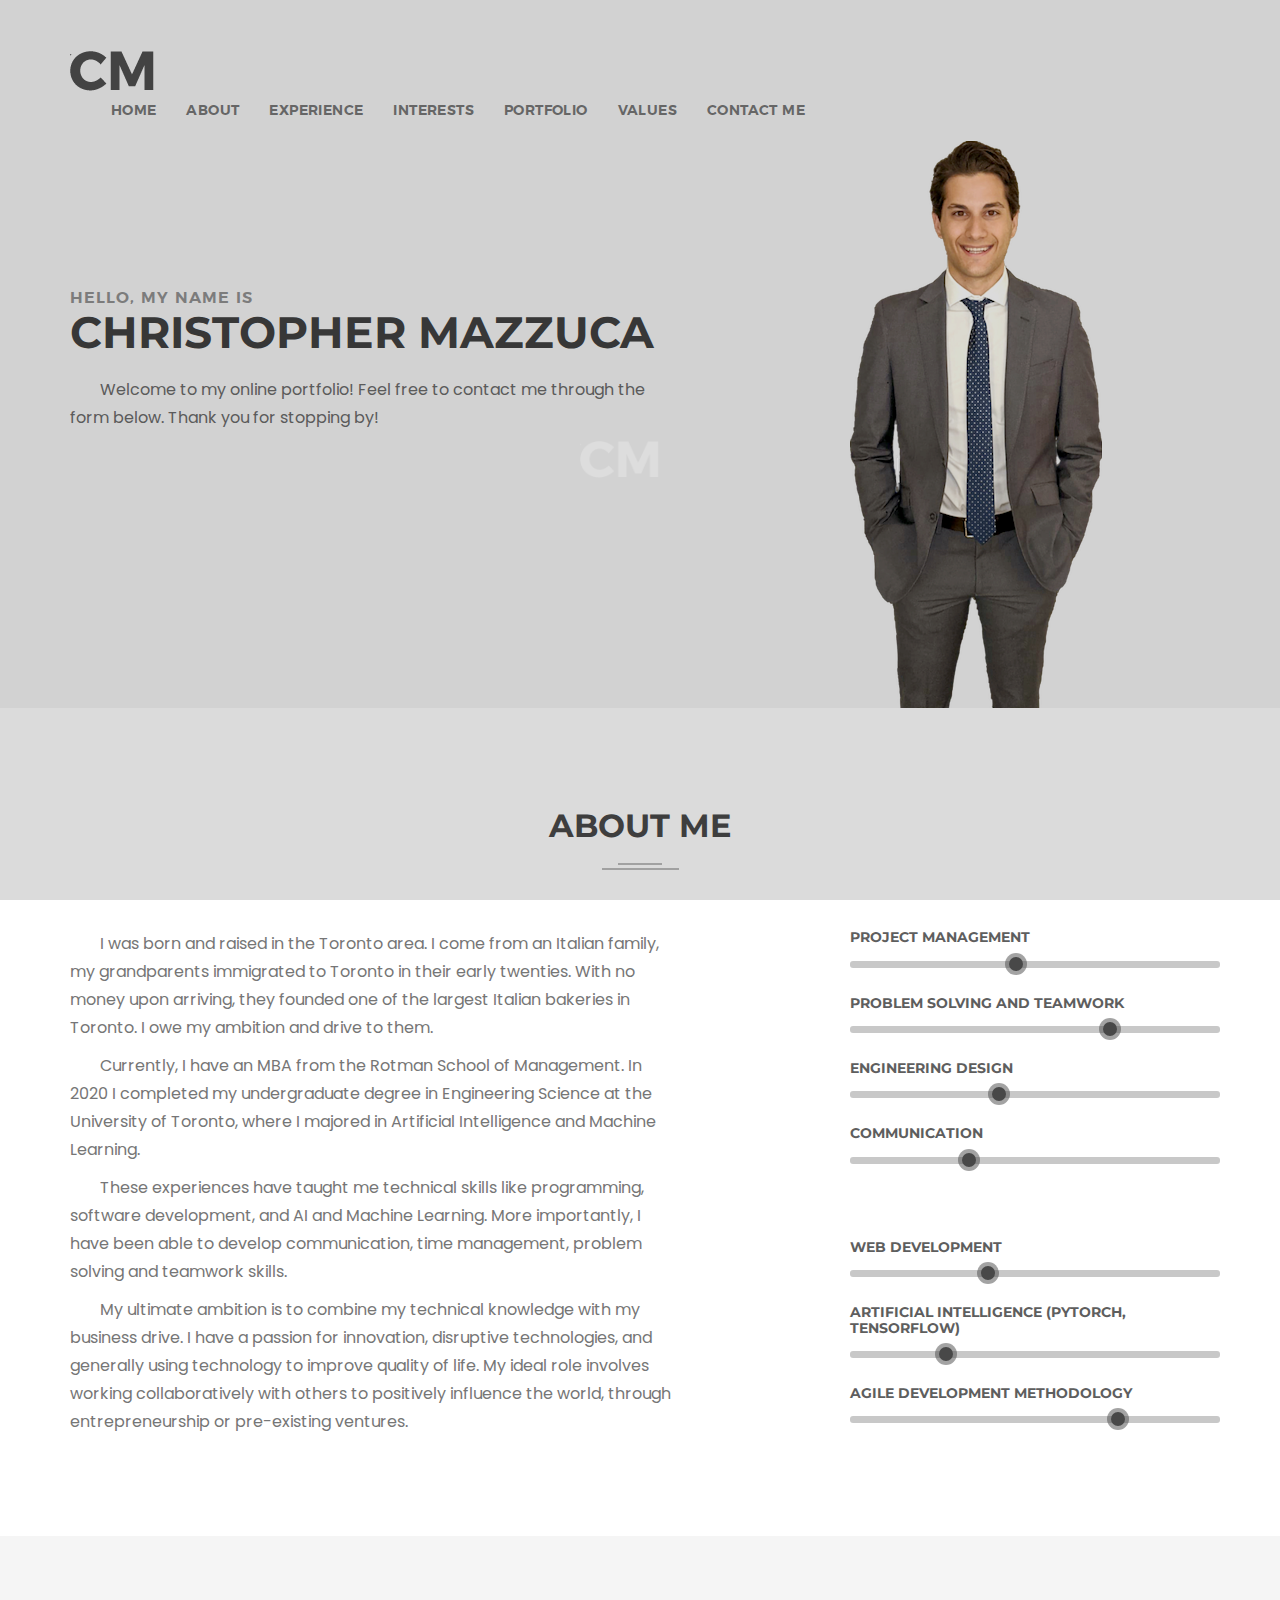
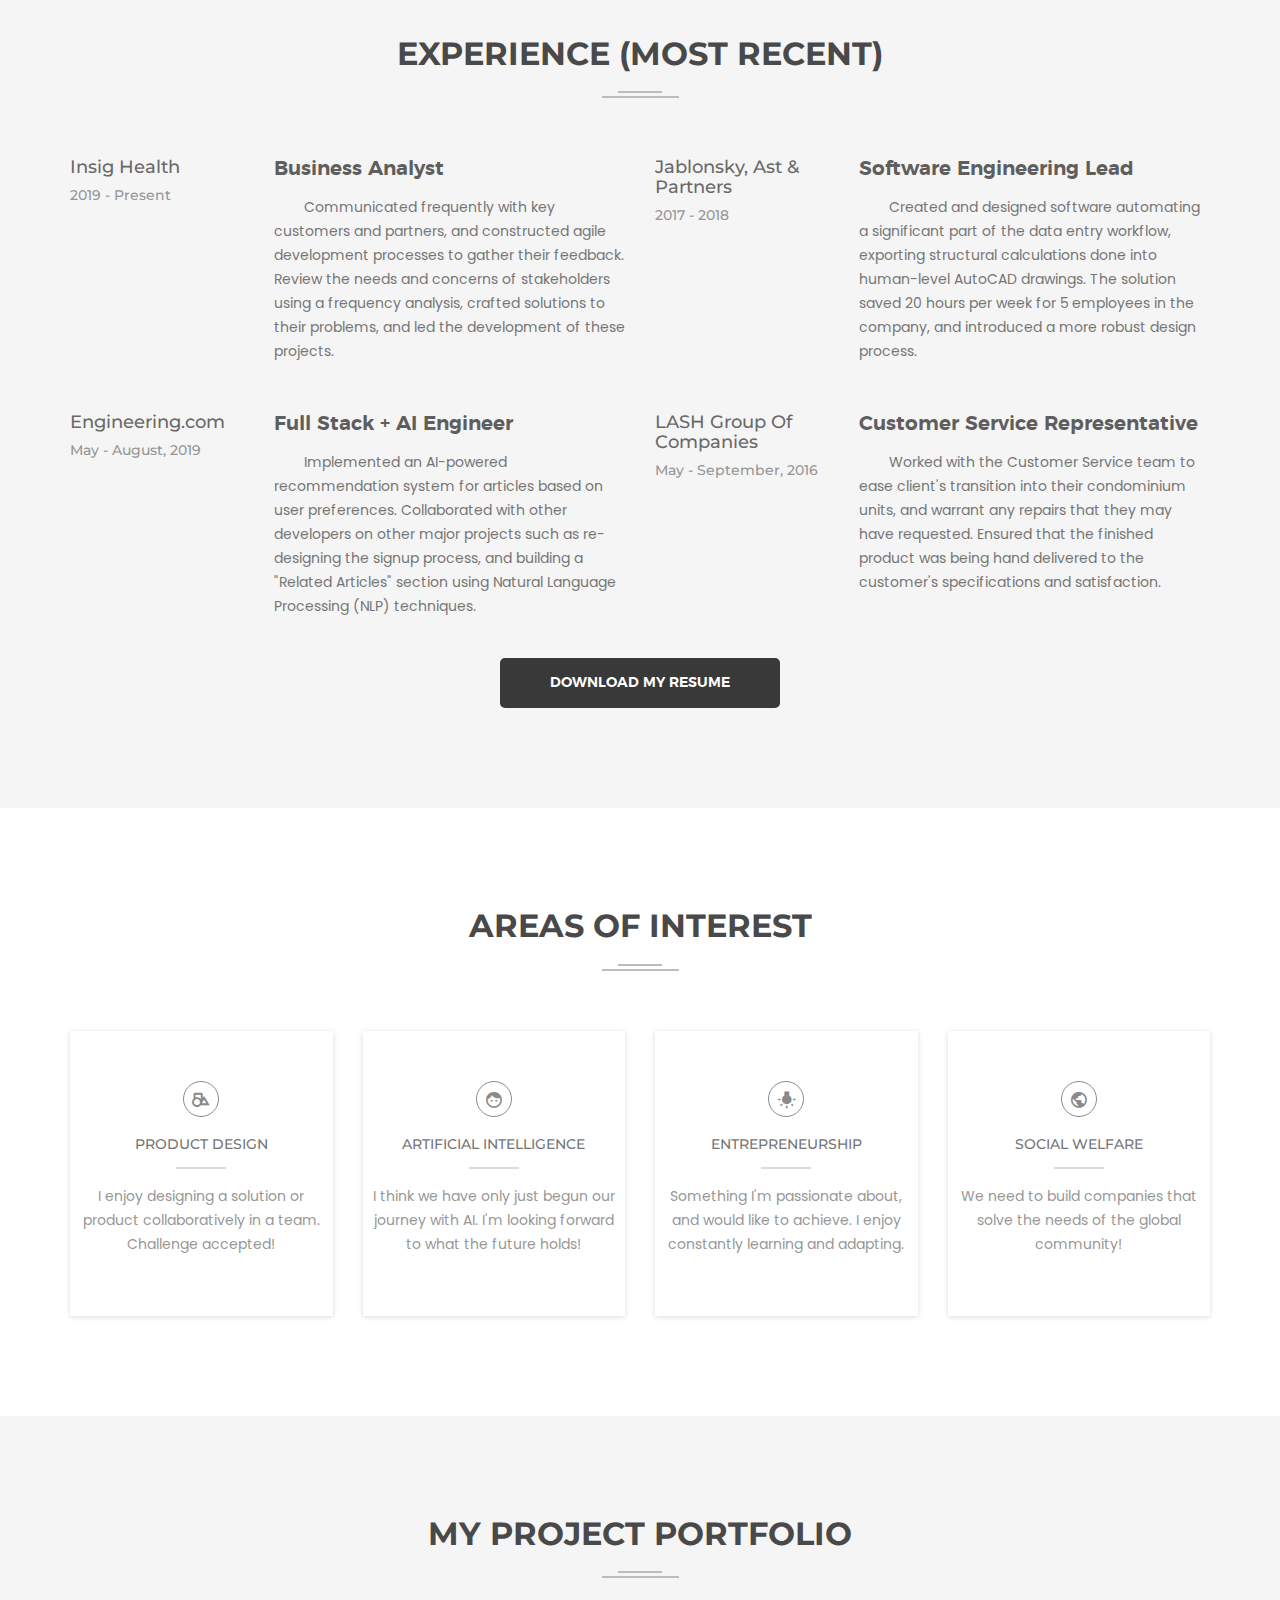
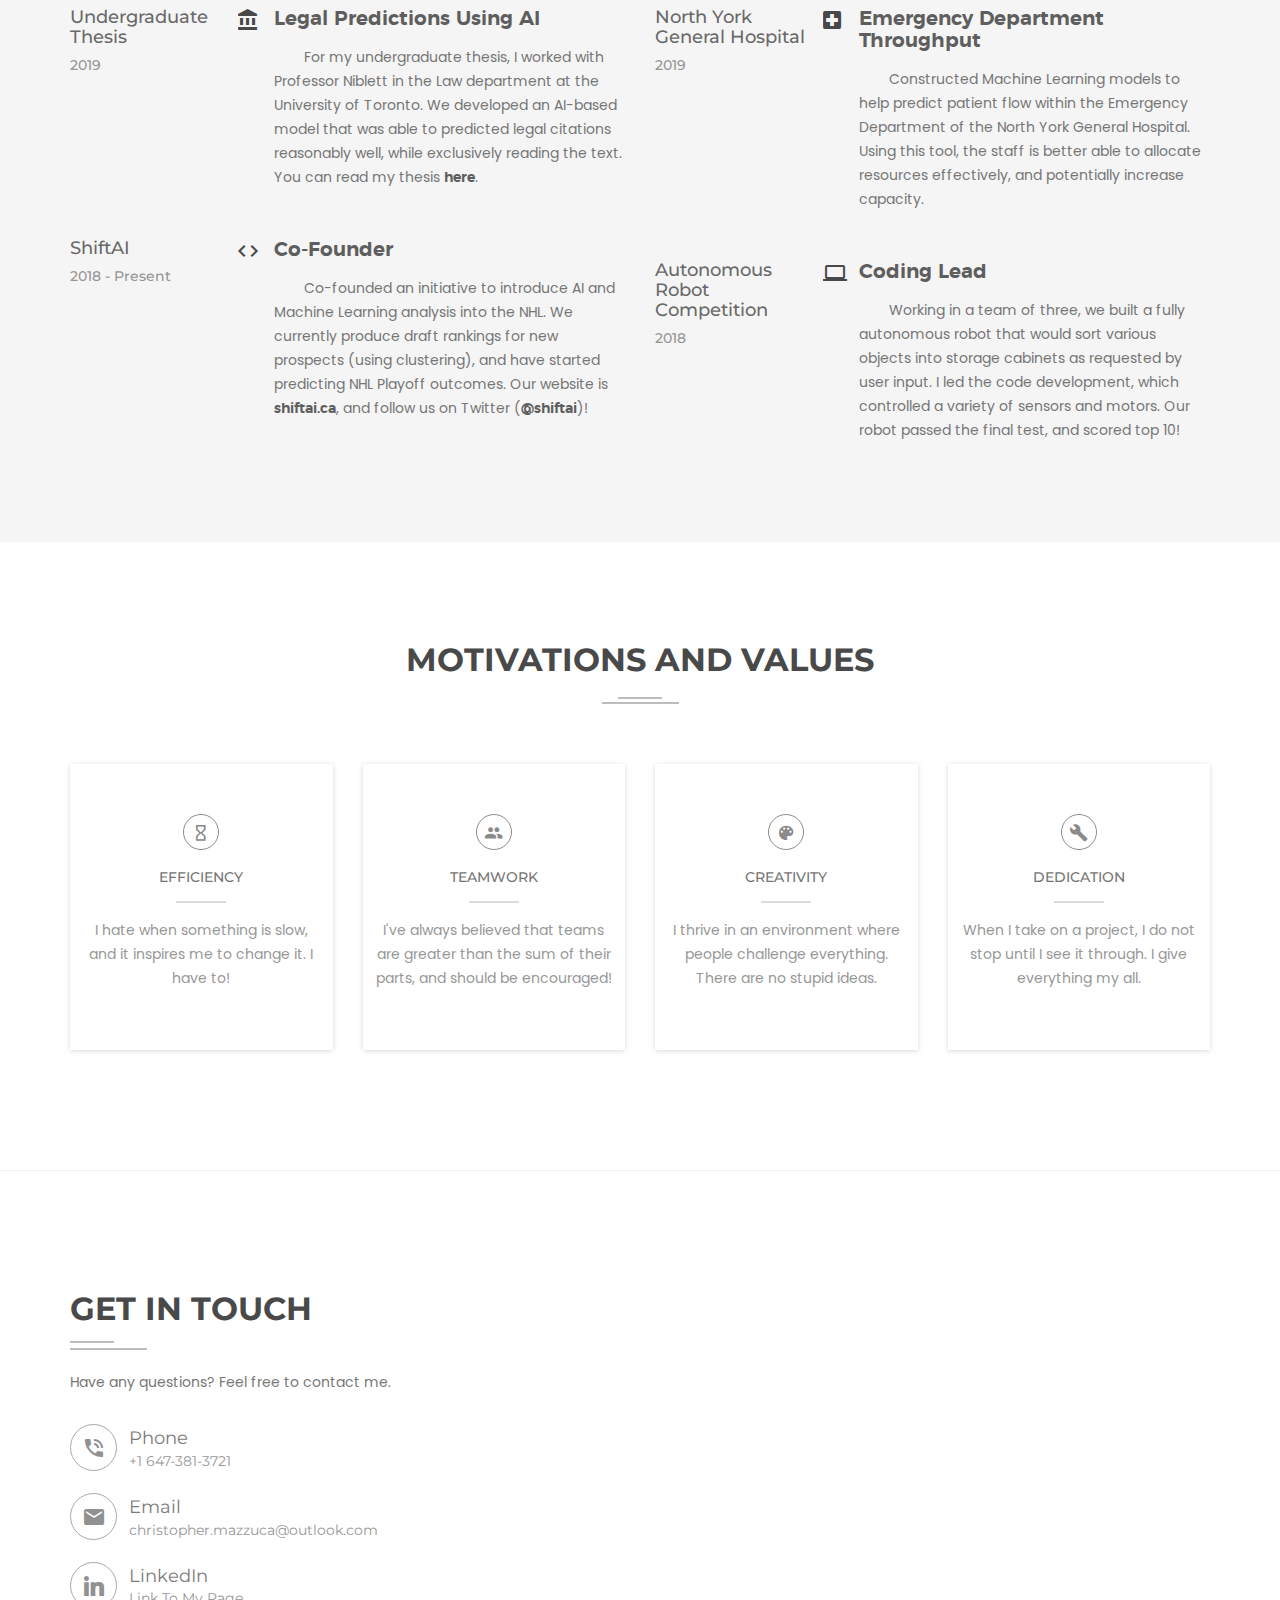
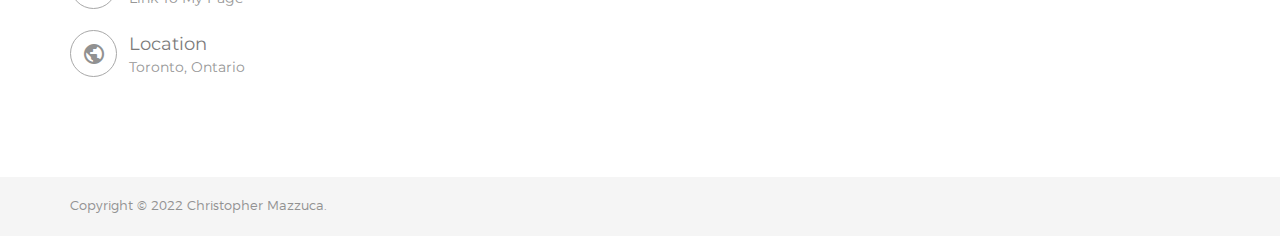
==== main/index.html @ ebeb7fd4 "Mobile styling" ====
<!doctype html>
<html class="no-js" lang="en">

<head>
    <meta charset="utf-8">
    <meta http-equiv="X-UA-Compatible" content="IE=edge">
    <meta name="viewport" content="width=device-width, initial-scale=1">
    <meta name="description" content="Portfolio Website of Christopher Mazzuca">
    <meta name="keywords"
        content="Chris Mazzuca, Christopher Mazzuca, Portfolio, Personal portfolio, portfolio, personal">
    <title>Christopher Mazzuca</title>

    <!-- favicon -->
    <link rel="shortcut icon" type="image/x-icon" href="assets/img/dark-logo-favicon.png">

    <!-- style css -->
    <link rel="stylesheet" href="style.css">
    <!-- modernizr js -->
    <script src="assets/js/vendor/modernizr-2.8.3.min.js"></script>

</head>

<body style="position: absolute;">

    <!-- Loading Bar Start -->
    <div id="loading">
        <div id="loading-center">
            <div id="loading-center-absolute">
                <img src="assets/img/dark-logo.png" alt="CM" />
            </div>
        </div>
    </div>
    <!-- Loading Bar End -->

    <div id="home"></div>

    <!-- Header Section Start -->
    <header class="header-style-1 bg-color-1" style="width: 100%">
        <div class="top clearfix">
            <div class="header-top active-sticky ptb-50">
                <div class="container ml-5">
                    <div class="row">
                        <div class="col-xs-6 col-sm-5">
                            <div class="left">
                                <div class="logo">
                                    <a href="index.html"><img src="assets/img/dark-logo.png" alt="CM" /></a>
                                </div>
                            </div>
                        </div>
                        <div class="col-sm-8">
                            <div class="right">
                                <nav class="mainmenu onepage-nev floatright">
                                    <ul class="clearfix">
                                        <li><a href="#home">Home</a></li>
                                        <li><a href="#about">About</a></li>
                                        <li><a href="#experience">Experience</a></li>
                                        <li><a href="#interests">Interests</a></li>
                                        <li><a href="#portfolio">Portfolio</a></li>
                                        <li><a href="#values">Values</a></li>
                                        <li><a href="#contact">Contact Me</a></li>
                                    </ul>
                                </nav>
                            </div>
                        </div>
                    </div>
                </div>
            </div>
        </div>
        <div class="bottom slider-area">
            <div class="container ml-5">
                <div class="row relative">
                    <div class="col-xs-12 col-sm-8 static">
                        <div class="slider-text percent-50">
                            <h5 class="mb-11">Hello, my name is</h5>
                            <h1 class="mb-30">Christopher Mazzuca</h1>
                            <p class="font-16 line-height-28" style="text-indent: 30px; padding-bottom: 1rem;">
                                Welcome to my online portfolio! Feel free to contact me through the form below. Thank you for stopping by!
                            </p>
                        </div>
                    </div>
                    <div class="col-xs-12 col-sm-4">
                        <div class="slider-img">
                            <img src="assets/img/slider/layer11.png" alt="Headshot" />
                        </div>
                    </div>
                </div>
            </div>
        </div>
    </header>
    <!-- Header Section End -->

    <!-- About Section Start -->
    <section class="about-area section-padding light-bg" id="about">
        <div class="container">
            <div class="row">
                <div class="col-xs-12">
                    <div class="section-title text-center mb-60">
                        <h2 class="mb-20">About Me</h2>
                        <div class="horizontal-line">
                            <div class="top"></div>
                            <div class="bottom"></div>
                        </div>
                    </div>
                </div>
            </div>
            <div class="row">
                <div class="col-xs-12 col-sm-7">
                    <div class="left mr-40 animate move-fadeInUp">
                        <p class="font-16 line-height-28" style="text-indent: 30px;">
                            I was born and raised in the Toronto area. I come from an Italian family, my grandparents
                            immigrated to Toronto in their early twenties. With no money upon arriving, they founded one
                            of the largest Italian bakeries in Toronto. I owe my ambition and drive to them.
                        </p>
                        <p class="font-16 line-height-28" style="text-indent: 30px; padding-top: 10px">
                            Currently, I have an MBA from the Rotman School of Management. In 2020 I completed my
                            undergraduate degree in Engineering Science at the University of Toronto, where I majored in
                            Artificial Intelligence and Machine Learning.
                        </p>
                        <p class="font-16 line-height-28" style="text-indent: 30px; padding-top: 10px">
                            These experiences have taught me technical skills like programming, software development,
                            and AI and Machine Learning. More importantly, I have been able to develop communication,
                            time management, problem solving and teamwork skills.
                        </p>
                        <p class="font-16 line-height-28" style="text-indent: 30px; padding-top: 10px">
                            My ultimate ambition is to combine my technical knowledge with my business drive. I have a
                            passion for innovation, disruptive technologies, and generally using technology to improve
                            quality of life. My ideal role involves working collaboratively with others to positively
                            influence the world, through entrepreneurship or pre-existing ventures.
                        </p>
                        <!-- <ul style="padding-left: 50px; padding-bottom: 10px">
                            <li class="special-ul">Specialized knowledge and application of <b>Artificial Intelligence</b>.</li>
                            <li class="special-ul">A thorough understanding of several programming languages and web frameworks.</li>
                            <li class="special-ul">Sound theoretical knowledge & practice in all Engineering disciplines.</li>
                            <li class="special-ul">Knowledge of machine-level operations.</li>
                        </ul> -->
                    </div>
                </div>
                <div class="col-xs-12 col-sm-5 col-md-push-1">
                    <div class="right skill-progress animate move-fadeInUp">
                        <div class="skill-bar" data-percentage="85%">
                            <h4 class="progress-title-holder">
                                <span class="progress-title">Project Management</span>
                                <span class="progress-wrapper">
                                    <span class="progress-mark">
                                        <span class="percent"></span>
                                    </span>
                                </span>
                            </h4>
                            <div class="progress-outter">
                                <div class="progress-content"></div>
                            </div>
                        </div>
                        <div class="skill-bar" data-percentage="95%">
                            <h4 class="progress-title-holder">
                                <span class="progress-title">Problem Solving and Teamwork</span>
                                <span class="progress-wrapper">
                                    <span class="progress-mark">
                                        <span class="percent"></span>
                                    </span>
                                </span>
                            </h4>
                            <div class="progress-outter">
                                <div class="progress-content"></div>
                            </div>
                        </div>
                        <div class="skill-bar" data-percentage="90%">
                            <h4 class="progress-title-holder">
                                <span class="progress-title">Engineering Design</span>
                                <span class="progress-wrapper">
                                    <span class="progress-mark">
                                        <span class="percent"></span>
                                    </span>
                                </span>
                            </h4>
                            <div class="progress-outter">
                                <div class="progress-content"></div>
                            </div>
                        </div>
                        <div class="skill-bar" data-percentage="90%">
                            <h4 class="progress-title-holder">
                                <span class="progress-title">Communication</span>
                                <span class="progress-wrapper">
                                    <span class="progress-mark">
                                        <span class="percent"></span>
                                    </span>
                                </span>
                            </h4>
                            <div class="progress-outter">
                                <div class="progress-content"></div>
                            </div>
                        </div>

                        <br><br>
                        <div class="skill-bar" data-percentage="85%">
                            <h4 class="progress-title-holder">
                                <span class="progress-title">Web development</span>
                                <span class="progress-wrapper">
                                    <span class="progress-mark">
                                        <span class="percent"></span>
                                    </span>
                                </span>
                            </h4>
                            <div class="progress-outter">
                                <div class="progress-content"></div>
                            </div>
                        </div>
                        <div class="skill-bar" data-percentage="90%">
                            <h4 class="progress-title-holder">
                                <span class="progress-title">Artificial Intelligence (PyTorch, TensorFlow)</span>
                                <span class="progress-wrapper">
                                    <span class="progress-mark">
                                        <span class="percent"></span>
                                    </span>
                                </span>
                            </h4>
                            <div class="progress-outter">
                                <div class="progress-content"></div>
                            </div>
                        </div>
                        <div class="skill-bar" data-percentage="85%">
                            <h4 class="progress-title-holder">
                                <span class="progress-title">Agile development methodology</span>
                                <span class="progress-wrapper">
                                    <span class="progress-mark">
                                        <span class="percent"></span>
                                    </span>
                                </span>
                            </h4>
                            <div class="progress-outter">
                                <div class="progress-content"></div>
                            </div>
                        </div>
                    </div>
                </div>
            </div>
        </div>
    </section>
    <!-- About Section End -->

    <!-- Experience Section Start -->
    <section class="experience-area section-padding bg-color-1" id="experience">
        <div class="container">
            <div class="row">
                <div class="col-xs-12">
                    <div class="section-title text-center mb-60">
                        <h2 class="mb-20">Experience (Most Recent)</h2>
                        <div class="horizontal-line">
                            <div class="top"></div>
                            <div class="bottom"></div>
                        </div>
                    </div>
                </div>
            </div>
            <div class="row">
                <div class="col-xs-12 col-sm-6 mobile-mb-30">
                    <div class="left animate move-fadeInLeft">
                        <div class="single-experi mb-50">
                            <div class="left-text floatleft relative">
                                <!-- <div class="dashed-line"></div> -->
                                <h4 class="montserrat weight-medium mb-5 capitalize">Insig Health</h4>
                                <p class="montserrat weight-medium">2019 - Present</p>
                            </div>
                            <div class="right-text">
                                <!-- <i class="zmdi zmdi-check-circle"></i> -->
                                <h3 class="capitalize font-20">Business Analyst</h3>
                                <p style="text-indent: 30px;">
                                    Communicated frequently with key customers and partners, and constructed agile
                                    development processes to gather their feedback.
                                    Review the needs and concerns of stakeholders using a frequency analysis, crafted
                                    solutions to their problems, and led the development of these projects.
                                </p>
                            </div>
                        </div>
                        <div class="single-experi">
                            <div class="left-text floatleft">
                                <!-- <div class="dashed-line"></div> -->
                                <h4 class="montserrat weight-medium mb-5" style="text-transform: none;">Engineering.com
                                </h4>
                                <p class="montserrat weight-medium">May - August, 2019</p>
                            </div>
                            <div class="right-text">
                                <!-- <i class="zmdi zmdi-check-circle"></i> -->
                                <h3 class="capitalize font-20">Full Stack + AI Engineer</h3>
                                <p style="text-indent: 30px;">
                                    Implemented an AI-powered recommendation system for articles based on user
                                    preferences.
                                    Collaborated with other developers on other major projects such as re-designing the
                                    signup process, and building a "Related Articles" section using Natural Language
                                    Processing (NLP) techniques.
                                </p>
                            </div>
                        </div>
                    </div>
                </div>
                <div class="col-xs-12 col-sm-6">
                    <div class="right animate move-fadeInRight">
                        <div class="single-experi mb-50">
                            <div class="left-text floatleft relative">
                                <h4 class="montserrat weight-medium mb-5 capitalize">Jablonsky, Ast & Partners</h4>
                                <p class="montserrat weight-medium">2017 - 2018</p>
                            </div>
                            <div class="right-text">
                                <!-- <i class="zmdi zmdi-check-circle"></i> -->
                                <h3 class="capitalize font-20">Software Engineering Lead</h3>
                                <p style="text-indent: 30px;">
                                    Created and designed software automating a significant part of the data entry
                                    workflow, exporting structural calculations done into human-level AutoCAD drawings.
                                    The solution saved 20 hours per week for 5 employees in the company, and introduced
                                    a more robust design process.
                                </p>
                            </div>
                        </div>
                        <div class="single-experi">
                            <div class="left-text floatleft">
                                <h4 class="montserrat weight-medium mb-5 capitalize">LASH Group of Companies</h4>
                                <p class="montserrat weight-medium">May - September, 2016</p>
                            </div>
                            <div class="right-text">
                                <!-- <i class="zmdi zmdi-check-circle"></i> -->
                                <h3 class="capitalize font-20">Customer Service Representative</h3>
                                <p style="text-indent: 30px;">
                                    Worked with the Customer Service team to ease client's transition into their
                                    condominium units, and warrant any repairs that they may have requested.
                                    Ensured that the finished product was being hand delivered to the customer's
                                    specifications and satisfaction.
                                </p>
                            </div>
                        </div>
                    </div>
                </div>
            </div>
            <div class="slider-button onepage-nev mt-40" style="text-align: center">
                <a class="btn lg-btn" href="./assets/Resume.pdf" style="height: 50px" target="_blank">Download My
                    Resume</a>
            </div>
        </div>
    </section>
    <!-- Experience Section End -->

    <!-- Interests Section Start -->
    <section class="service-area light-bg section-padding" id="interests">
        <div class="container">
            <div class="row">
                <div class="col-xs-12">
                    <div class="section-title text-center mb-60">
                        <h2 class="mb-20">Areas of Interest</h2>
                        <div class="horizontal-line">
                            <div class="top"></div>
                            <div class="bottom"></div>
                        </div>
                    </div>
                </div>
            </div>
            <div class="row text-center">
                <div class="mobile-mb-30 col-xs-12 col-sm-6 col-md-3 animate move-fadeInUp">
                    <div class="single-service pt-50 pb-60 plr-20">
                        <i class="zmdi zmdi-shape"></i>
                        <h5 class="montserrat weight-medium no-margin">Product Design</h5>
                        <hr class="mtb-15" />
                        <p>I enjoy designing a solution or product collaboratively in a team. Challenge accepted!</p>
                    </div>
                </div>
                <div class="mobile-mb-30 col-xs-12 col-sm-6 col-md-3 animate move-fadeInUp delay-a">
                    <div class="single-service pt-50 pb-60 plr-20">
                        <i class="zmdi zmdi-face"></i>
                        <h5 class="montserrat weight-medium no-margin">Artificial Intelligence</h5>
                        <hr class="mtb-15" />
                        <p>I think we have only just begun our journey with AI. I'm looking forward to what the future
                            holds!</p>
                    </div>
                </div>
                <div class="mobile-mb-30 col-xs-12 col-sm-6 col-md-3 animate move-fadeInUp delay-b">
                    <div class="single-service pt-50 pb-60 plr-20">
                        <i class="zmdi zmdi-lamp"></i>
                        <h5 class="montserrat weight-medium no-margin">Entrepreneurship</h5>
                        <hr class="mtb-15" />
                        <p>Something I'm passionate about, and would like to achieve. I enjoy constantly learning and
                            adapting.</p>
                    </div>
                </div>
                <div class="col-xs-12 col-sm-6 col-md-3 animate move-fadeInUp delay-c">
                    <div class="single-service pt-50 pb-60 plr-20">
                        <i class="zmdi zmdi-globe"></i>
                        <h5 class="montserrat weight-medium no-margin">Social welfare</h5>
                        <hr class="mtb-15" />
                        <p>We need to build companies that solve the needs of the global community!</p>
                    </div>
                </div>
            </div>
        </div>
    </section>
    <!-- Interests Section End -->

    <!-- Portfolio Section Start -->
    <section class="portfolio-area portfolio-one bg-color-1 section-padding clearfix" id="portfolio">
        <div class="container">
            <!-- <div class="row">
                <div class="col-xs-12">
                    <div class="all-portfolio">
                        <div class="portfolio-menu text-center">
                            <ul class="clearfix mb-50">
                            </ul>
                        </div>
                    </div>
                    <div class="portfolio-grid">
                        <div class="grid-item new gallery percent-33">
                            <div class="single-portfolio overlay text-center">
                                <img src="assets/img/portfolio/w6.jpg" alt="Mim" />
                                <div class="zoom-icon">
                                    <a href="assets/img/portfolio/w6.jpg" class="fancybox">
                                        <i class="zmdi zmdi-filter-center-focus"></i>
                                    </a>
                                </div>
                                <div class="project-title text-left">
                                    <h4 class="font-20 montserrat weight-regular capitalize no-margin">Sked</h4>
                                    <p class="montserratlight">I built a functioning website (a.k.a. Sked). It's currently not live, but I'd be happy to show and answer more questions about it.</p>
                                </div>
                            </div>
                        </div>
                        <div class="grid-item new work3d design gallery work3d percent-33">
                            <div class="single-portfolio overlay text-center">
                                <img src="assets/img/portfolio/h1.jpg" alt="Mim" />
                                <div class="title plr-40 text-center">
                                    <div class="zoom-icon">
                                        <a href="assets/img/portfolio/h1.jpg" class="fancybox">
                                            <i class="zmdi zmdi-filter-center-focus"></i>
                                        </a>
                                    </div>
                                </div>
                                <div class="project-title text-left">
                                    <h4 class="font-20 montserrat weight-regular capitalize no-margin">Bridge Construction Project (1)</h4>
                                    <p class="montserratlight">This is a picture of my team and Prof. Michael Collins for a project in CIV102. We won the competition, and our bridge held the most weight in the class.</p>
                                </div>
                            </div>
                        </div>
                        <div class="grid-item web design web gallery percent-33">
                            <div class="single-portfolio overlay text-center">
                                <img src="assets/img/portfolio/w1.jpg" alt="Mim" />
                                <div class="title plr-40 text-center">
                                    <div class="zoom-icon" style="cursor: pointer">
                                        <a href="assets/img/portfolio/w1.jpg" class="fancybox">
                                            <i class="zmdi zmdi-filter-center-focus"></i>
                                        </a>
                                    </div>
                                    <div class="project-title text-left">
                                        <h4 class="font-20 montserrat weight-regular capitalize no-margin">Praxis I (1)</h4>
                                        <p class="montserratlight">My team presented a solution to an identified problem on campus, to the class. I like this picture because it was creative!</p>
                                    </div>
                                </div>
                            </div>
                        </div>
                        <div class="grid-item new design web gallery work3d percent-33">
                            <div class="single-portfolio overlay text-center">
                                <img src="assets/img/portfolio/h2.jpg" alt="Mim" />
                                <div class="title plr-40 text-center">
                                    <div class="zoom-icon">
                                        <a href="assets/img/portfolio/h2.jpg" class="fancybox">
                                            <i class="zmdi zmdi-filter-center-focus"></i>
                                        </a>
                                    </div>
                                    <div class="project-title text-left">
                                        <h4 class="font-20 montserrat weight-regular capitalize no-margin">Praxis II</h4>
                                        <p class="montserratlight">Our team wrote a Request for Proposals (RFP) with help from SickKids Hospital, and prototyped an effective EEG headset for diagnosing epilepsy in youths.</p>
                                    </div>
                                </div>
                            </div>
                        </div>
                        <div class="grid-item new design web gallery work3d percent-33">
                            <div class="single-portfolio overlay text-center">
                                <img src="assets/img/portfolio/h3.jpg" alt="Mim" />
                                <div class="title plr-40 text-center">
                                    <div class="zoom-icon">
                                        <a href="assets/img/portfolio/h3.jpg" class="fancybox">
                                            <i class="zmdi zmdi-filter-center-focus"></i>
                                        </a>
                                    </div>
                                    <div class="project-title text-left">
                                        <h4 class="font-20 montserrat weight-regular capitalize no-margin">Praxis I (2)</h4>
                                        <p class="montserratlight">After identifying the problem and its intricacies, we wrote and specified a design solution after prototyping and testing.</p>
                                    </div>
                                </div>
                            </div>
                        </div>
                        <div class="grid-item new design web work3d percent-33">
                            <div class="single-portfolio overlay text-center">
                                <img src="assets/img/portfolio/w5.jpg" alt="Mim" />
                                <div class="title plr-40 text-center">
                                    <div class="zoom-icon">
                                        <a href="assets/img/portfolio/w5.jpg" class="fancybox">
                                            <i class="zmdi zmdi-filter-center-focus"></i>
                                        </a>
                                    </div>
                                    <div class="project-title text-left">
                                        <h4 class="font-20 montserrat weight-regular capitalize no-margin">Bridge Construction Project (2)</h4>
                                        <p class="montserratlight">A picture of the performance of our bridge; its maximum load was 1.27 kN. A really strong bridge, using only matboard.</p>
                                    </div>
                                </div>
                            </div>
                        </div>
                    </div>
                </div>
            </div> -->
            <div class="row">
                <div class="col-xs-12">
                    <div class="section-title text-center mb-30">
                        <h2 class="mb-20">My Project Portfolio</h2>
                        <div class="horizontal-line">
                            <div class="top"></div>
                            <div class="bottom"></div>
                        </div>
                    </div>
                </div>
            </div>
            <div class="row">
                <div class="col-xs-12 col-sm-6 mobile-mb-30">
                    <div class="left animate move-fadeInLeft">
                        <div class="single-experi mb-50">
                            <div class="left-text floatleft relative">
                                <!-- <div class="dashed-line"></div> -->
                                <h4 class="montserrat weight-medium mb-5 capitalize">Undergraduate thesis</h4>
                                <p class="montserrat weight-medium">2019</p>
                            </div>
                            <div class="right-text">
                                <i class="zmdi zmdi-balance"></i>
                                <h3 class="capitalize font-20">Legal predictions using AI</h3>
                                <p style="text-indent: 30px;">
                                    For my undergraduate thesis, I worked with Professor Niblett in the Law department
                                    at the University of Toronto.
                                    We developed an AI-based model that was able to predicted legal citations reasonably
                                    well, while exclusively reading the text.
                                    You can read my thesis <a
                                        style="font-weight: bold; text-transform: lowercase; color: #5e5e5e;"
                                        href="./assets/Thesis.pdf" target="_blank">here</a>.
                                </p>
                            </div>
                        </div>
                        <div class="single-experi">
                            <div class="left-text floatleft">
                                <h4 class="montserrat weight-medium mb-5 capitalize">ShiftAI</h4>
                                <p class="montserrat weight-medium">2018 - Present</p>
                            </div>
                            <div class="right-text">
                                <i class="zmdi zmdi-code"></i>
                                <h3 class="capitalize font-20">Co-founder</h3>
                                <p style="text-indent: 30px;">
                                    Co-founded an initiative to introduce AI and Machine Learning analysis into the NHL.
                                    We currently produce draft rankings for new prospects (using clustering), and have
                                    started predicting NHL Playoff outcomes.
                                    Our website is <a
                                        style="font-weight: bold; text-transform: lowercase; color: #5e5e5e;"
                                        href="https://shiftai.ca/" target="_blank">shiftai.ca</a>, and follow us on
                                    Twitter (<a style="font-weight: bold; text-transform: lowercase; color: #5e5e5e;"
                                        href="https://twitter.com/ShiftAI" target="_blank">@ShiftAI</a>)!
                                </p>
                            </div>
                        </div>
                    </div>
                </div>
                <div class="col-xs-12 col-sm-6">
                    <div class="right animate move-fadeInRight">
                        <div class="single-experi mb-50">
                            <div class="left-text floatleft relative">
                                <!-- <div class="dashed-line"></div> -->
                                <h4 class="montserrat weight-medium mb-5" style="text-transform: none;">North York
                                    General Hospital</h4>
                                <p class="montserrat weight-medium">2019</p>
                            </div>
                            <div class="right-text">
                                <i class="zmdi zmdi-hospital"></i>
                                <h3 class="capitalize font-20">Emergency Department Throughput</h3>
                                <p style="text-indent: 30px;">
                                    Constructed Machine Learning models to help predict patient flow within the
                                    Emergency Department of the North York General Hospital.
                                    Using this tool, the staff is better able to allocate resources effectively, and
                                    potentially increase capacity.
                                </p>
                            </div>
                        </div>
                        <div class="single-experi">
                            <div class="left-text floatleft">
                                <h4 class="montserrat weight-medium mb-5 capitalize">Autonomous Robot Competition</h4>
                                <p class="montserrat weight-medium">2018</p>
                            </div>
                            <div class="right-text">
                                <i class="zmdi zmdi-laptop"></i>
                                <h3 class="capitalize font-20">Coding lead</h3>
                                <p style="text-indent: 30px;">
                                    Working in a team of three, we built a fully autonomous robot that would sort
                                    various objects into storage cabinets as requested by user input.
                                    I led the code development, which controlled a variety of sensors and motors.
                                    Our robot passed the final test, and scored top 10!
                                </p>
                            </div>
                        </div>
                    </div>
                </div>
            </div>
        </div>
    </section>
    <!-- Portfolio Section End -->

    <!-- Values Section Start -->
    <section class="service-area light-bg section-padding" id="values">
        <div class="container">
            <div class="row">
                <div class="col-xs-12">
                    <div class="section-title text-center mb-60">
                        <h2 class="mb-20">Motivations and Values</h2>
                        <div class="horizontal-line">
                            <div class="top"></div>
                            <div class="bottom"></div>
                        </div>
                    </div>
                </div>
            </div>
            <div class="row text-center">
                <div class="mobile-mb-30 col-xs-12 col-sm-6 col-md-3 animate move-fadeInUp">
                    <div class="single-service pt-50 pb-60 plr-20">
                        <i class="zmdi zmdi-hourglass-outline"></i>
                        <h5 class="montserrat weight-medium no-margin">Efficiency</h5>
                        <hr class="mtb-15" />
                        <p>I hate when something is slow, and it inspires me to change it. I have to!</p>
                    </div>
                </div>
                <div class="mobile-mb-30 col-xs-12 col-sm-6 col-md-3 animate move-fadeInUp delay-a">
                    <div class="single-service pt-50 pb-60 plr-20">
                        <i class="zmdi zmdi-accounts"></i>
                        <h5 class="montserrat weight-medium no-margin">Teamwork</h5>
                        <hr class="mtb-15" />
                        <p>I've always believed that teams are greater than the sum of their parts, and should be
                            encouraged!</p>
                    </div>
                </div>
                <div class="mobile-mb-30 col-xs-12 col-sm-6 col-md-3 animate move-fadeInUp delay-b">
                    <div class="single-service pt-50 pb-60 plr-20">
                        <i class="zmdi zmdi-palette"></i>
                        <h5 class="montserrat weight-medium no-margin">Creativity</h5>
                        <hr class="mtb-15" />
                        <p>I thrive in an environment where people challenge everything. There are no stupid ideas.</p>
                    </div>
                </div>
                <div class="col-xs-12 col-sm-6 col-md-3 animate move-fadeInUp delay-c">
                    <div class="single-service pt-50 pb-60 plr-20">
                        <i class="zmdi zmdi-wrench"></i>
                        <h5 class="montserrat weight-medium no-margin">dedication</h5>
                        <hr class="mtb-15" />
                        <p>When I take on a project, I do not stop until I see it through. I give everything my all.</p>
                    </div>
                </div>
            </div>
        </div>
    </section>
    <!-- Values Section Start -->


    <!-- Contact Section Start -->
    <hr>
    <section class="contact-area light-bg section-padding" id="contact">
        <div class="container">
            <div class="row">
                <div class="col-xs-12 col-sm-6 col-md-4" style="width: 440px">
                    <div class="left">
                        <div class="section-title mb-30">
                            <h2 class="mb-15">GET IN TOUCH</h2>
                            <div class="horizontal-line mb-20">
                                <div class="top"></div>
                                <div class="bottom"></div>
                            </div>
                            <p>Have any questions? Feel free to contact me.</p>
                        </div>
                        <ul class="contact-text clearfix">
                            <li>
                                <a href="tel:+1 647-381-3721" target="_blank"><i
                                        class="zmdi zmdi-phone-in-talk"></i></a>
                                <h4 class="montserrat weight-regular no-margin capitalize">Phone</h4>
                                <span><a class="montserrat weight-regular" href="tel:+1 647-381-3721" target="_blank">+1
                                        647-381-3721</a></span>
                            </li>
                            <li>
                                <a href="mailto:christopher.mazzuca@outlook.com" target="_blank"><i
                                        class="zmdi zmdi-email"></i></a>
                                <h4 class="montserrat weight-regular no-margin capitalize">Email</h4>
                                <span><a class="montserrat weight-regular" href="mailto:christopher.mazzuca@outlook.com"
                                        style="text-transform:lowercase"
                                        target="_blank">christopher.mazzuca@outlook.com</a></span>
                            </li>
                            <li>
                                <a href="https://www.linkedin.com/in/christopher-mazzuca/" target="_blank"><i
                                        class="zmdi zmdi-linkedin"></i></a>
                                <h4 class="montserrat weight-regular capitalize no-margin">LinkedIn</h4>
                                <span><a class="montserrat weight-regular capitalize"
                                        href="https://www.linkedin.com/in/christopher-mazzuca/" target="_blank">Link to
                                        My Page</a></span>
                            </li>
                            <li>
                                <i class="zmdi zmdi-globe"></i>
                                <h4 class="montserrat weight-regular capitalize no-margin">Location</h4>
                                <span><a class="montserrat weight-regular" style="text-transform: capitalize">Toronto,
                                        Ontario</a></span>
                            </li>
                        </ul>
                    </div>
                </div>
                <!-- <div class="col-xs-12 col-sm-6 col-md-8" style="width: 310px">
                    <div class="right">
                        <div class="contact-form pt-40">
                            <form class="custom-input contact_form" id="contact_form" action="contact-form.php"
                                method="post">
                                <div class="row name-email">
                                    <div class="col-xs-12 col-sm-6">
                                        <input type="text" id="contact_name" name="name" placeholder="Your Name" />
                                    </div>
                                    <div class="col-xs-12 col-sm-6">
                                        <input type="email" id="contact_email" name="email" placeholder="Your Email" />
                                    </div>
                                </div>
                                <div class="row">
                                    <div class="col-xs-12">
                                        <textarea class="mt-50" name="message" id="contact_message" rows="6"
                                            placeholder="Your Message"></textarea>
                                        <button class="btn montserrat weight-regular uppercase mt-30" type="submit"
                                            name="submit" id="contact_submit" data-complete-text="Well done!">
                                            Send Message
                                        </button>
                                    </div>
                                </div>
                            </form>
                        </div>
                    </div>
                </div> -->
            </div>
        </div>
    </section>
    <!-- Contact Section End -->

    <!-- Footer Section Start -->
    <footer class="footer bg-color-1 ptb-20">
        <div class="container">
            <div class="row">
                <div class="col-xs-12">
                    <div class="left floatleft">
                        <p>Copyright &copy; 2022 Christopher Mazzuca.</p>
                    </div>
                </div>
            </div>
    </footer>
    <!-- Footer Section End -->

    <!-- All JS Here -->
    <!-- jQuery Latest Version -->
    <script src="assets/js/vendor/jquery-1.12.4.min.js"></script>
    <!-- Bootstrap JS -->
    <script src="assets/js/bootstrap.min.js"></script>
    <!-- One Page Nav JS -->
    <script src="assets/js/one-page-nav.js"></script>
    <!-- Waypoints JS -->
    <script src="assets/js/waypoints.min.js"></script>
    <!-- Progressbar JS -->
    <script src="assets/js/progressbar.js"></script>
    <!-- Isotope -->
    <script src="assets/js/isotope.pkgd.js"></script>
    <!-- Isotope -->
    <script src="assets/js/jquery.validate.min.js"></script>
    <!-- Slick Slider JS -->
    <script src="assets/js/slick.min.js"></script>
    <!-- Fancybox JS -->
    <script src="assets/js/jquery.fancybox.pack.js"></script>
    <!-- Plugins JS -->
    <script src="assets/js/plugins.js"></script>
    <!-- main JS -->
    <script src="assets/js/main.js"></script>
</body>

</html>
---- main/style.css ----
/* google fonts
========================== */
@import url('https://fonts.googleapis.com/css?family=Montserrat:400,700');
@import url('https://fonts.googleapis.com/css?family=Poppins:300,400');

/* css files
====================== */
@import url('assets/css/bootstrap.min.css');
@import url('assets/css/material-design-iconic-font.min.css');
@import url('assets/css/slick.min.css');
@import url('assets/css/jquery.fancybox.css');
@import url('assets/css/style.css');
@import url('assets/css/responsive.css');
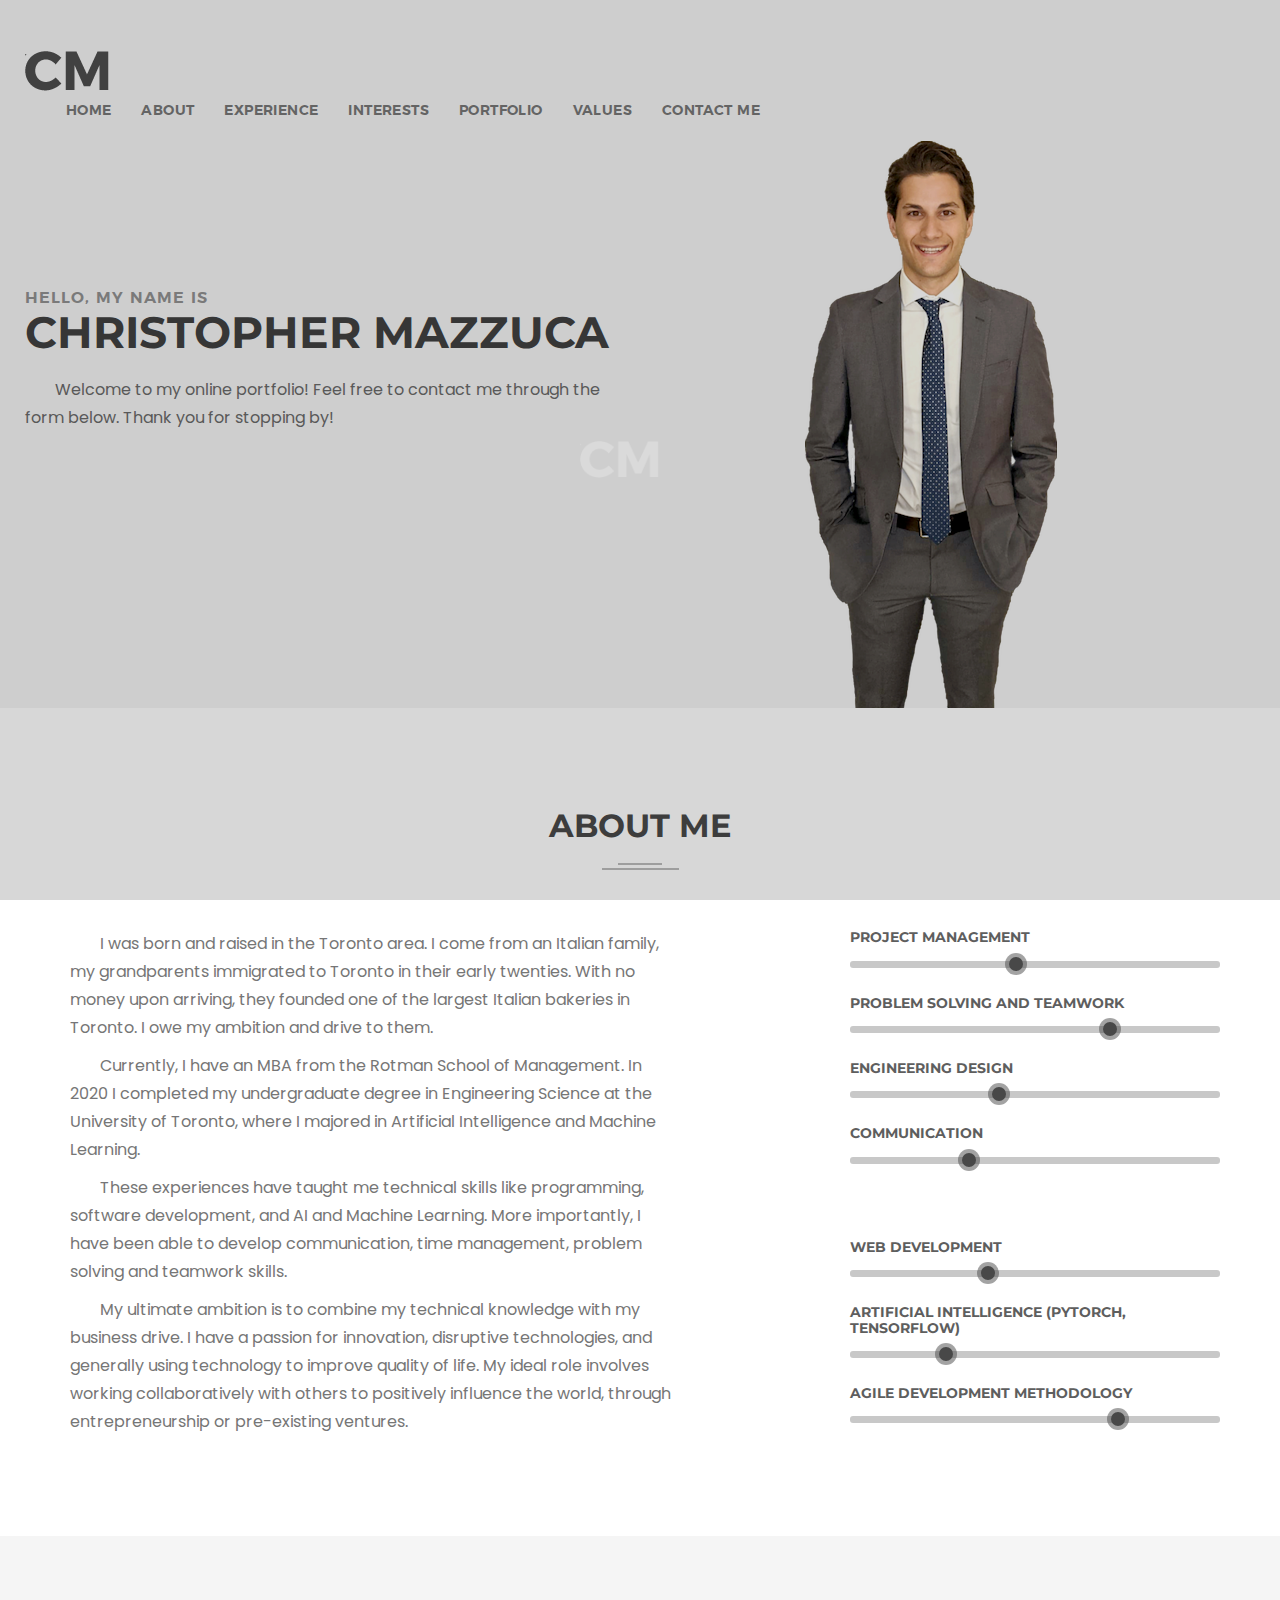
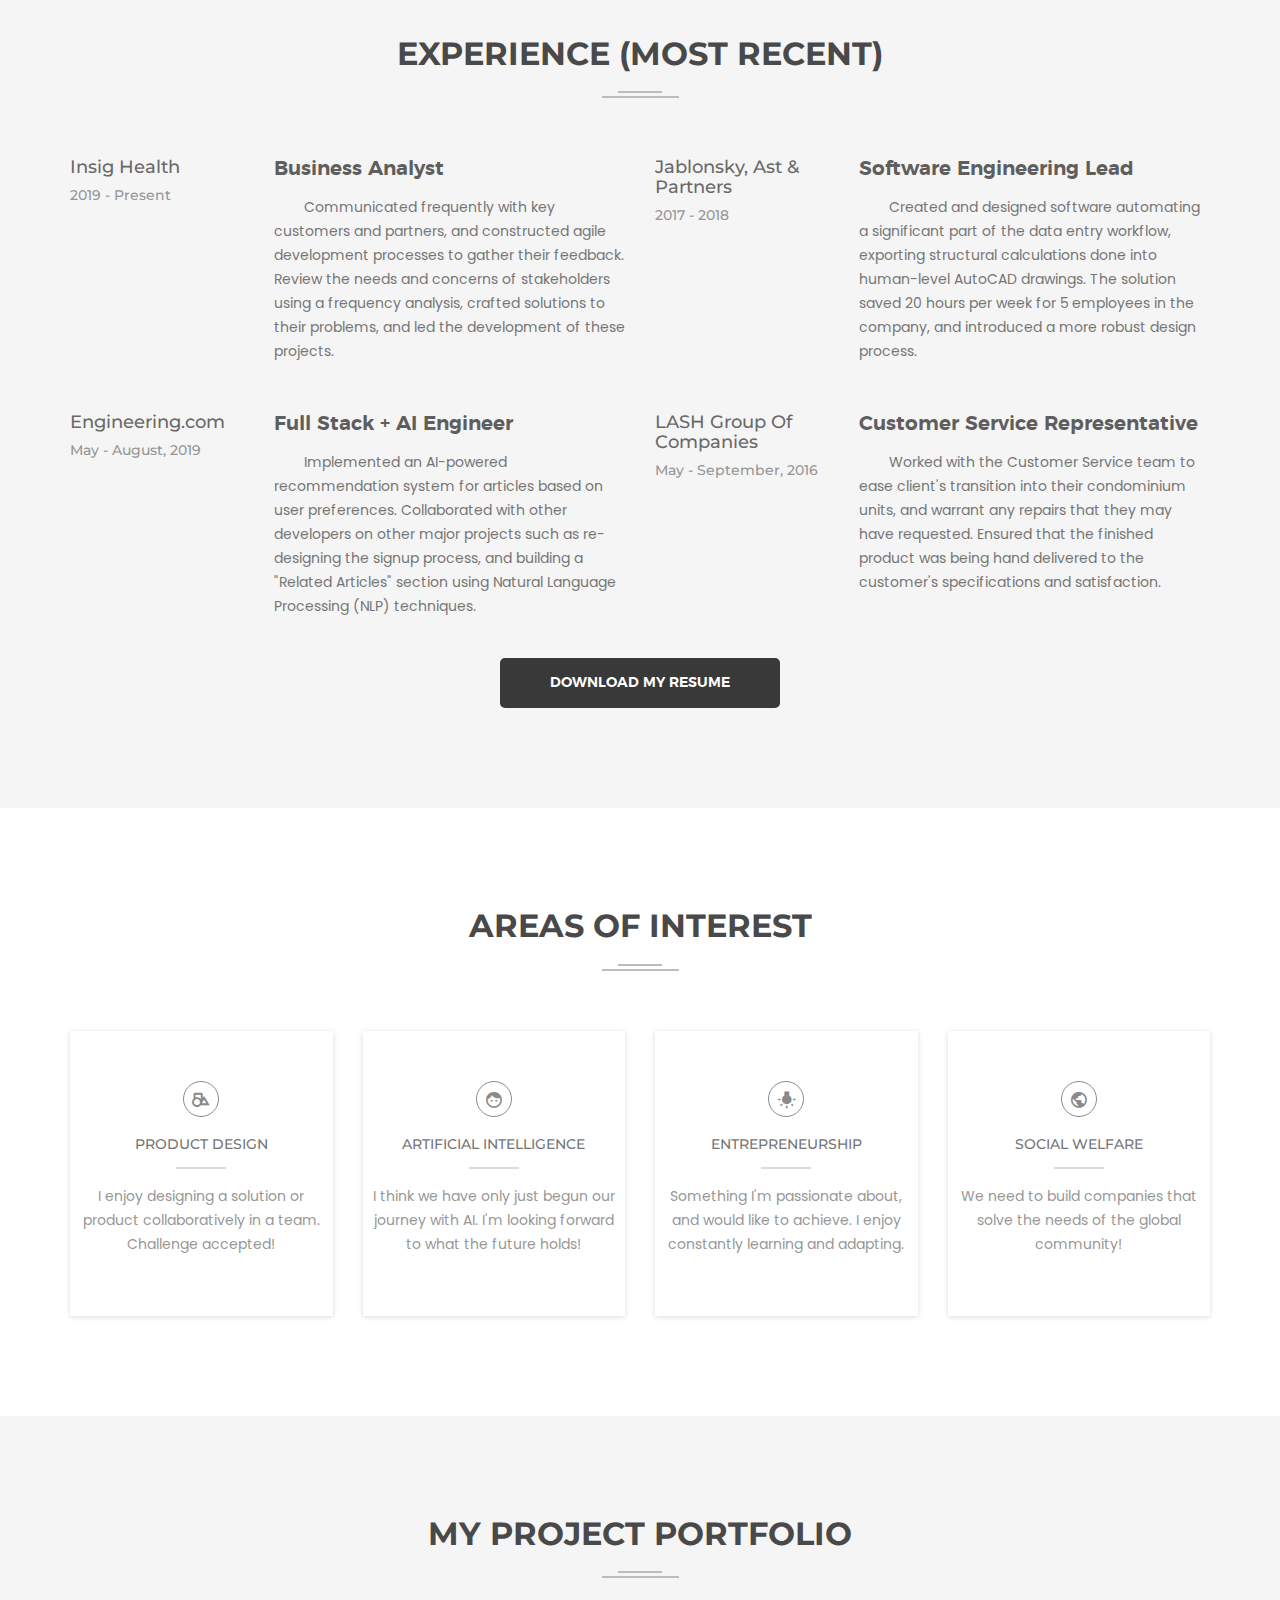
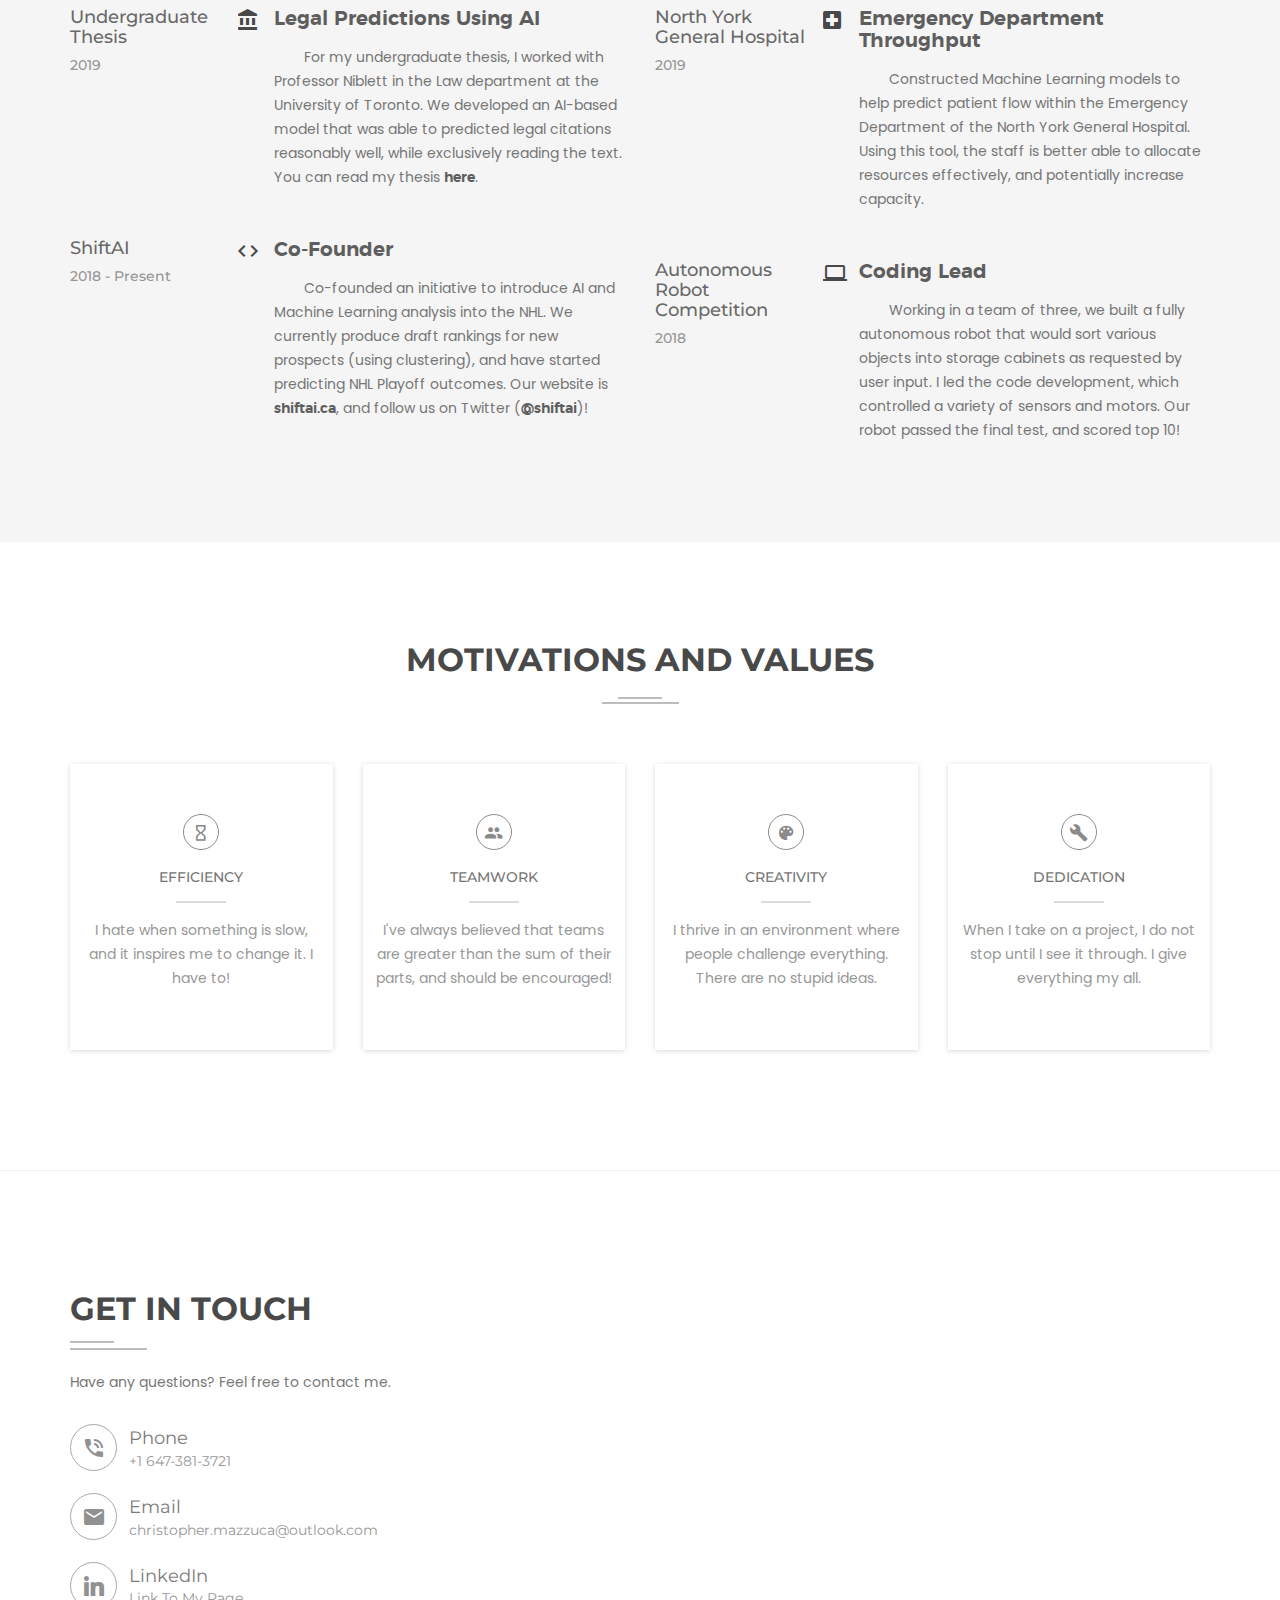
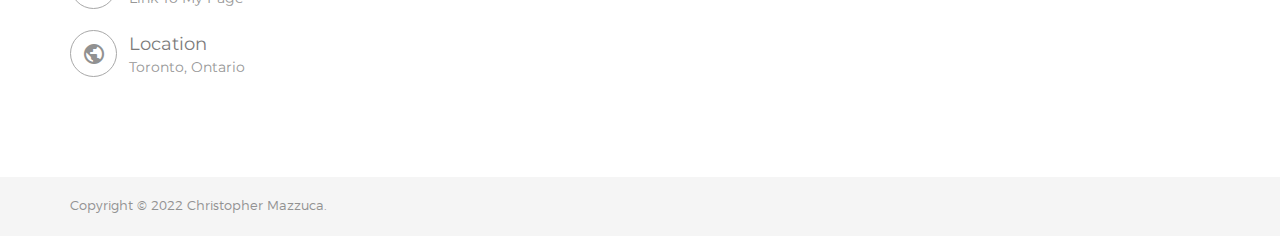
==== commit 51eb6792: "Mobile fixes" ====
--- a/main/index.html
+++ b/main/index.html
@@ -38,7 +38,7 @@
     <header class="header-style-1 bg-color-1" style="width: 100%">
         <div class="top clearfix">
             <div class="header-top active-sticky ptb-50">
-                <div class="container ml-5">
+                <div class="container ml-10">
                     <div class="row">
                         <div class="col-xs-6 col-sm-5">
                             <div class="left">
@@ -62,12 +62,34 @@
                                 </nav>
                             </div>
                         </div>
-                    </div>
-                </div>
-            </div>
+                        <!-- <div class="expand-menu-open floatright">
+                            <i class="zmdi zmdi-menu"></i>
+                        </div> -->
+                    </div>
+                </div>
+            </div>
+            <!-- <div class="mainmenu-expand bg-color-3">
+                <div class="close-menu">
+                    <i class="zmdi zmdi-close-circle-o"></i>
+                </div>
+                <div class="menu-logo">
+                    <a href="index.html"><img src="assets/img/dark-logo1.png" alt="Mim" /></a>
+                </div>
+                <nav class="mainmenu-box onepage-nev">
+                    <ul class="clearfix">
+                        <li><a href="#home">Home</a></li>
+                        <li><a href="#about">About</a></li>
+                        <li><a href="#experience">Experience</a></li>
+                        <li><a href="#interests">Interests</a></li>
+                        <li><a href="#portfolio">PORTFOLIO</a></li>
+                        <li><a href="#values">Values</a></li>
+                        <li><a href="#contact">Contact me</a></li>
+                    </ul>
+                </nav>
+            </div> -->
         </div>
         <div class="bottom slider-area">
-            <div class="container ml-5">
+            <div class="container ml-10">
                 <div class="row relative">
                     <div class="col-xs-12 col-sm-8 static">
                         <div class="slider-text percent-50">
@@ -80,8 +102,7 @@
                     </div>
                     <div class="col-xs-12 col-sm-4">
                         <div class="slider-img">
-                            <img src="assets/img/slider/layer11.png" alt="Headshot" />
-                        </div>
+                            <img src="assets/img/slider/layer11.png" alt="Headshot" />                        </div>
                     </div>
                 </div>
             </div>
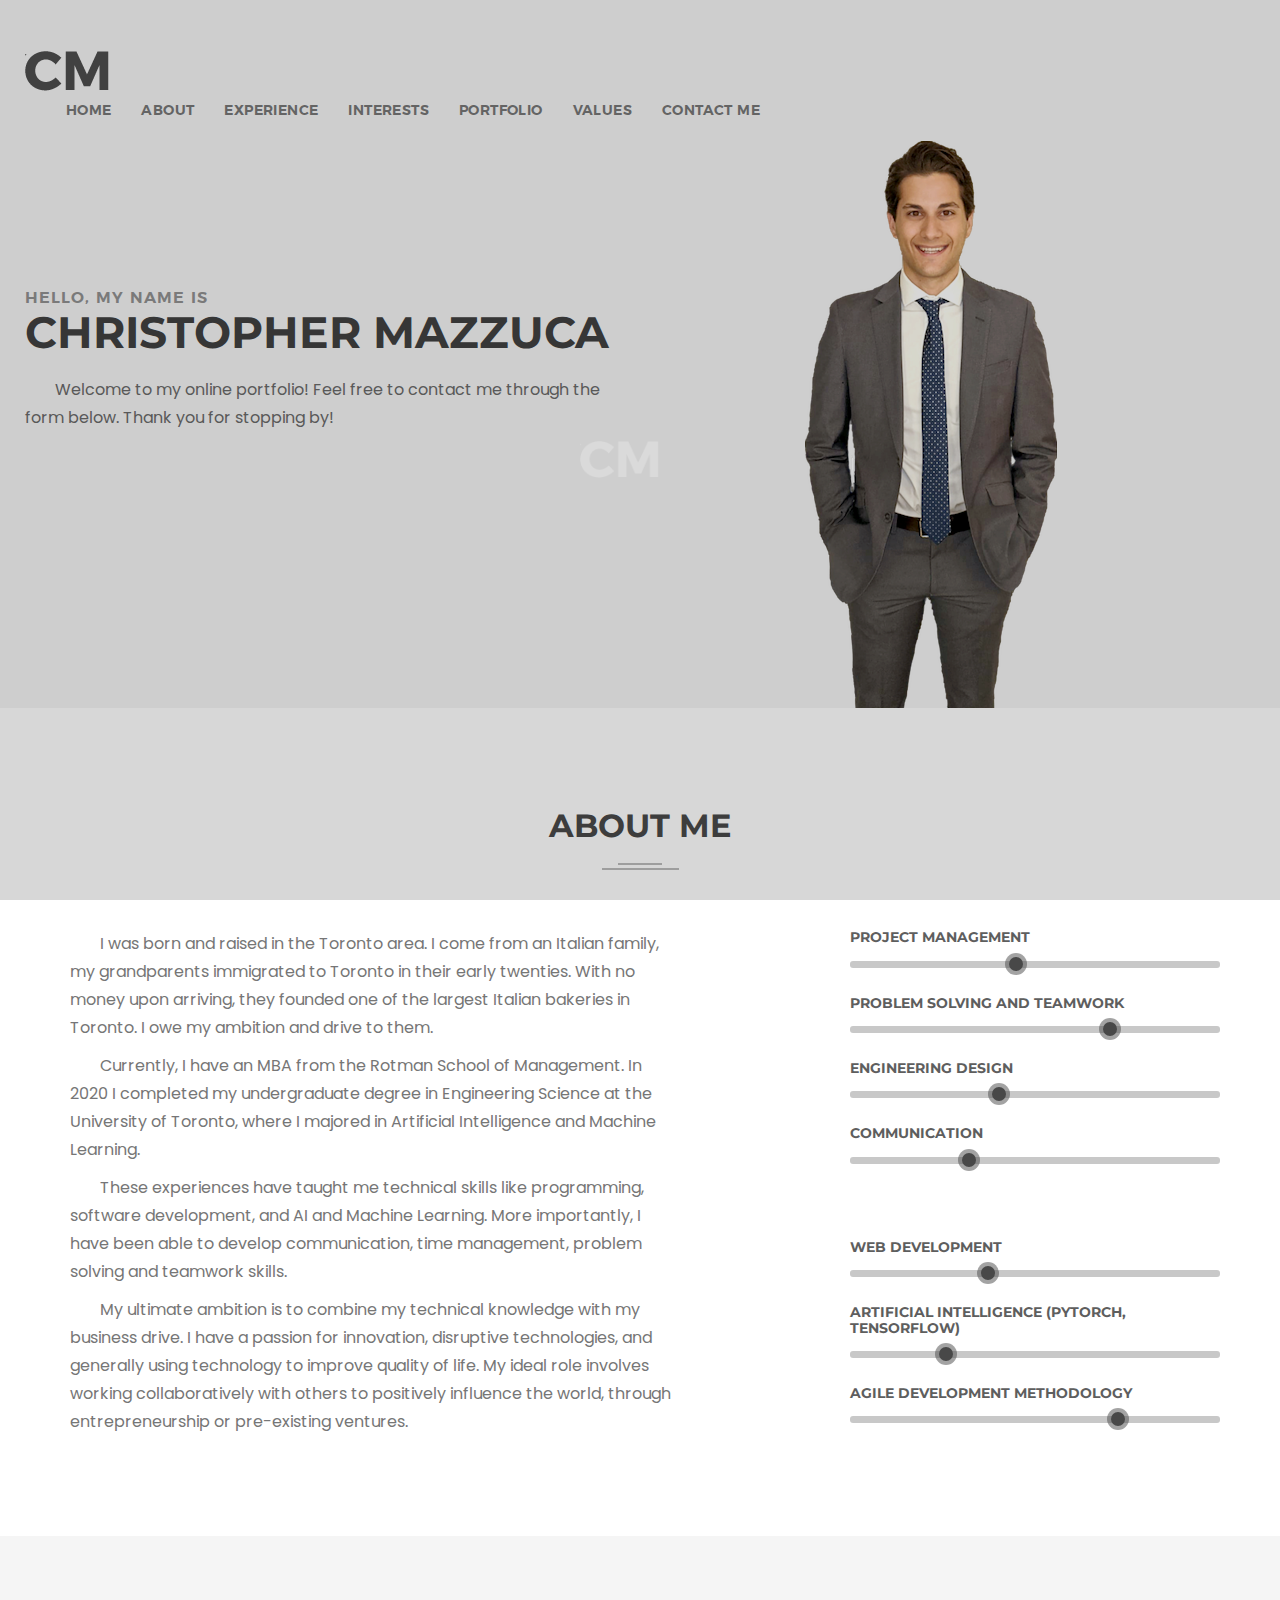
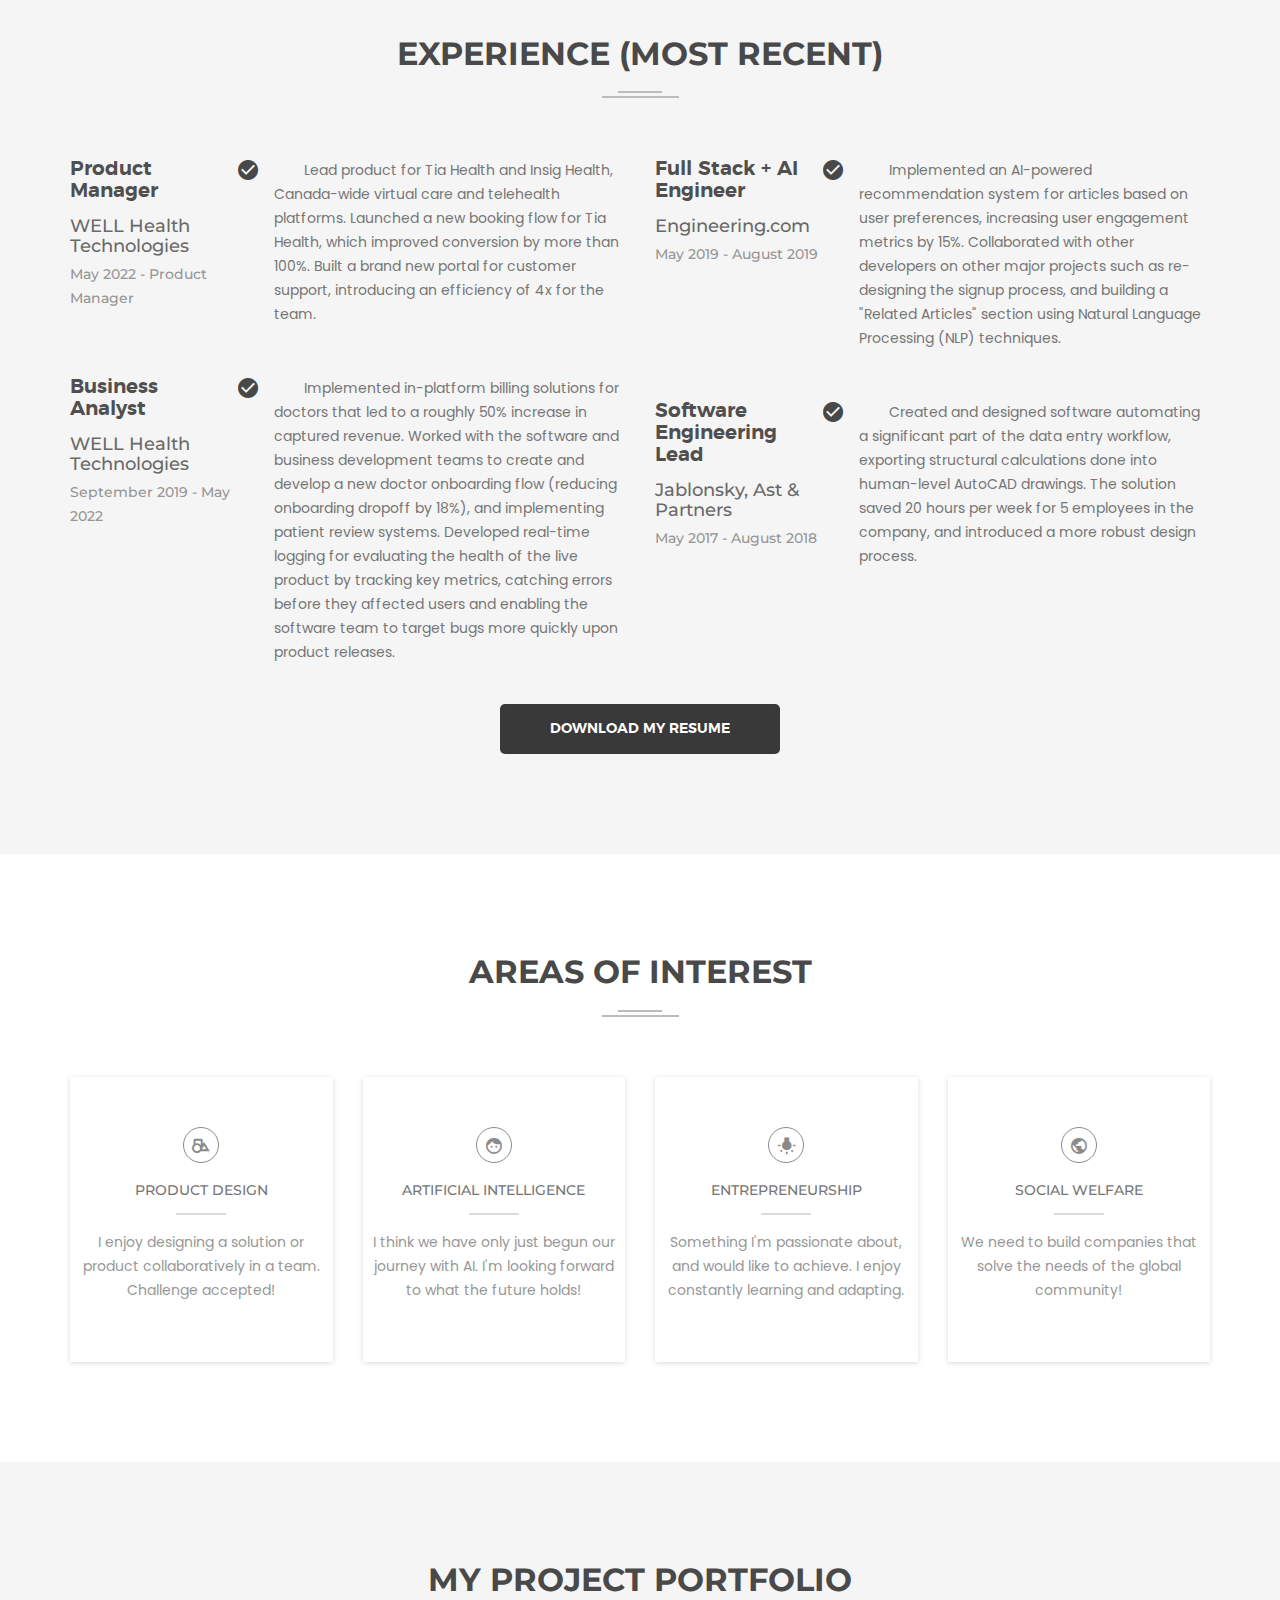
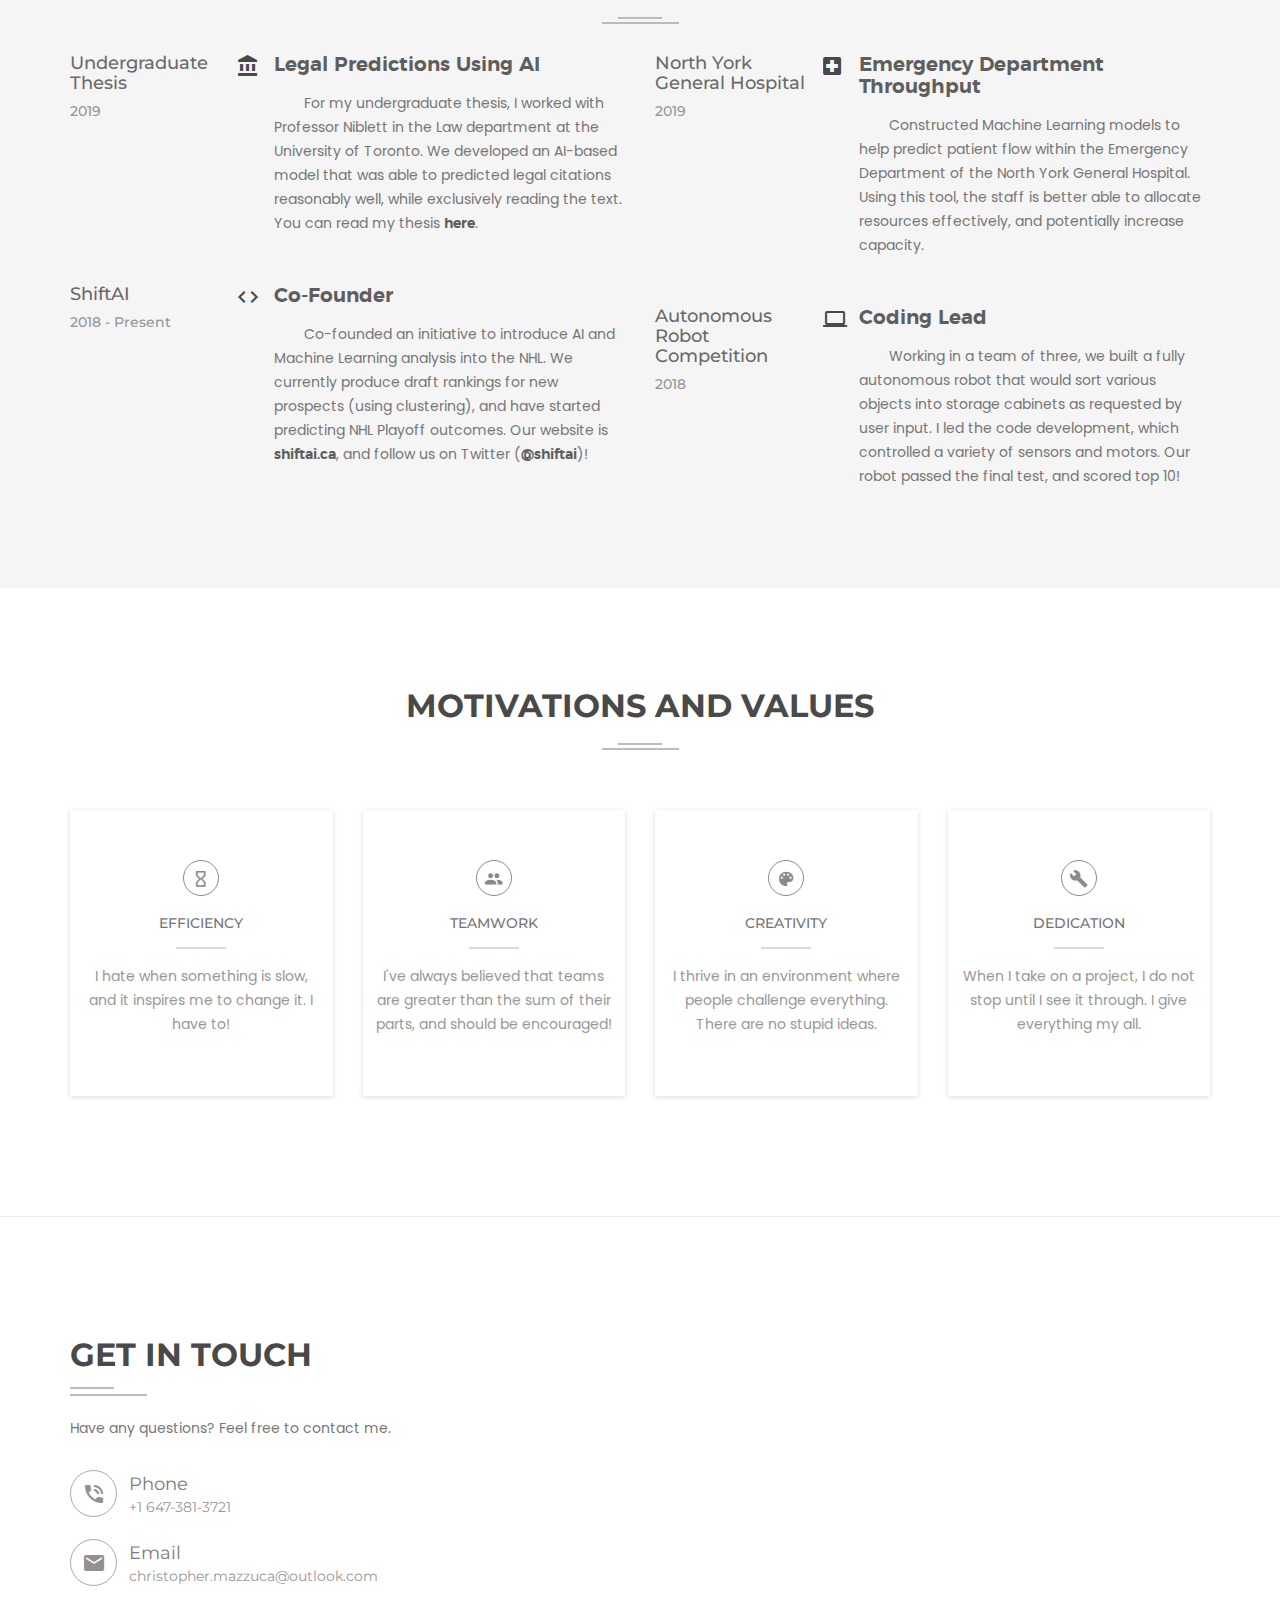
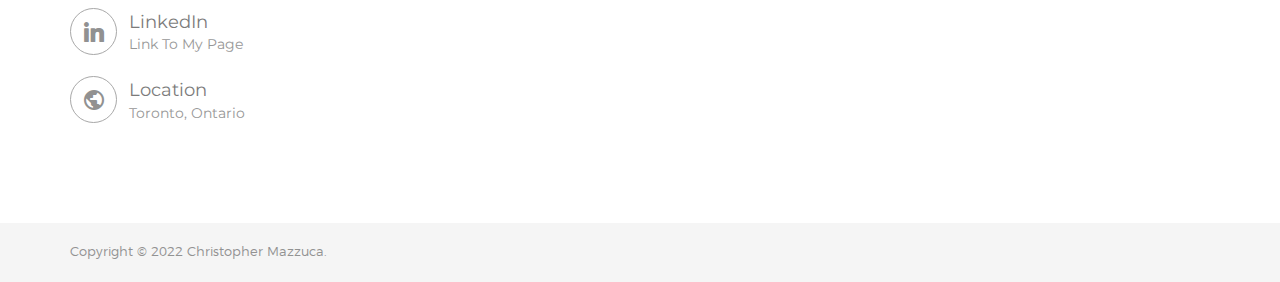
==== commit be4b63e8: "New resume" ====
--- a/main/index.html
+++ b/main/index.html
@@ -278,72 +278,68 @@
                         <div class="single-experi mb-50">
                             <div class="left-text floatleft relative">
                                 <!-- <div class="dashed-line"></div> -->
-                                <h4 class="montserrat weight-medium mb-5 capitalize">Insig Health</h4>
-                                <p class="montserrat weight-medium">2019 - Present</p>
+                                <h3 class="capitalize font-20">Product Manager</h3>
+                                <h4 class="montserrat weight-medium mb-5 capitalize">WELL Health Technologies</h4>
+                                <p class="montserrat weight-medium">May 2022 - Product Manager</p>
                             </div>
                             <div class="right-text">
-                                <!-- <i class="zmdi zmdi-check-circle"></i> -->
-                                <h3 class="capitalize font-20">Business Analyst</h3>
+                                <i class="zmdi zmdi-check-circle"></i>
                                 <p style="text-indent: 30px;">
-                                    Communicated frequently with key customers and partners, and constructed agile
-                                    development processes to gather their feedback.
-                                    Review the needs and concerns of stakeholders using a frequency analysis, crafted
-                                    solutions to their problems, and led the development of these projects.
+                                    Lead product for Tia Health and Insig Health, Canada-wide virtual care and telehealth platforms.
+                                    Launched a new booking flow for Tia Health, which improved conversion by more than 100%.
+                                    Built a brand new portal for customer support, introducing an efficiency of 4x for the team.
                                 </p>
                             </div>
                         </div>
                         <div class="single-experi">
                             <div class="left-text floatleft">
                                 <!-- <div class="dashed-line"></div> -->
-                                <h4 class="montserrat weight-medium mb-5" style="text-transform: none;">Engineering.com
-                                </h4>
-                                <p class="montserrat weight-medium">May - August, 2019</p>
+                                <h3 class="capitalize font-20">Business Analyst</h3>
+                                <h4 class="montserrat weight-medium mb-5 capitalize">WELL Health Technologies</h4>
+                                <p class="montserrat weight-medium">September 2019 - May 2022</p>
                             </div>
                             <div class="right-text">
-                                <!-- <i class="zmdi zmdi-check-circle"></i> -->
+                                <i class="zmdi zmdi-check-circle"></i>
+                                <p style="text-indent: 30px;">
+                                    Implemented in-platform billing solutions for doctors that led to a roughly 50% increase in captured revenue.
+                                    Worked with the software and business development teams to create and develop a new doctor onboarding flow (reducing onboarding dropoff by 18%), and implementing patient review systems.
+                                    Developed real-time logging for evaluating the health of the live product by tracking key metrics, catching errors before they affected users and enabling the software team to target bugs more quickly upon product releases.
+                                </p>
+                            </div>
+                        </div>
+                    </div>
+                </div>
+                <div class="col-xs-12 col-sm-6">
+                    <div class="right animate move-fadeInRight">
+                        <div class="single-experi mb-50">
+                            <div class="left-text floatleft relative">
                                 <h3 class="capitalize font-20">Full Stack + AI Engineer</h3>
+                                <h4 class="montserrat weight-medium mb-5" style="text-transform: none;">Engineering.com</h4>
+                                <p class="montserrat weight-medium">May 2019 - August 2019</p>
+                            </div>
+                            <div class="right-text">
+                                <i class="zmdi zmdi-check-circle"></i>
                                 <p style="text-indent: 30px;">
-                                    Implemented an AI-powered recommendation system for articles based on user
-                                    preferences.
+                                    Implemented an AI-powered recommendation system for articles based on user preferences, increasing user engagement metrics by 15%.
                                     Collaborated with other developers on other major projects such as re-designing the
                                     signup process, and building a "Related Articles" section using Natural Language
                                     Processing (NLP) techniques.
                                 </p>
                             </div>
                         </div>
-                    </div>
-                </div>
-                <div class="col-xs-12 col-sm-6">
-                    <div class="right animate move-fadeInRight">
-                        <div class="single-experi mb-50">
-                            <div class="left-text floatleft relative">
+                        <div class="single-experi">
+                            <div class="left-text floatleft">
+                                <h3 class="capitalize font-20">Software Engineering Lead</h3>
                                 <h4 class="montserrat weight-medium mb-5 capitalize">Jablonsky, Ast & Partners</h4>
-                                <p class="montserrat weight-medium">2017 - 2018</p>
+                                <p class="montserrat weight-medium">May 2017 - August 2018</p>
                             </div>
                             <div class="right-text">
-                                <!-- <i class="zmdi zmdi-check-circle"></i> -->
-                                <h3 class="capitalize font-20">Software Engineering Lead</h3>
+                                <i class="zmdi zmdi-check-circle"></i>
                                 <p style="text-indent: 30px;">
                                     Created and designed software automating a significant part of the data entry
                                     workflow, exporting structural calculations done into human-level AutoCAD drawings.
                                     The solution saved 20 hours per week for 5 employees in the company, and introduced
                                     a more robust design process.
-                                </p>
-                            </div>
-                        </div>
-                        <div class="single-experi">
-                            <div class="left-text floatleft">
-                                <h4 class="montserrat weight-medium mb-5 capitalize">LASH Group of Companies</h4>
-                                <p class="montserrat weight-medium">May - September, 2016</p>
-                            </div>
-                            <div class="right-text">
-                                <!-- <i class="zmdi zmdi-check-circle"></i> -->
-                                <h3 class="capitalize font-20">Customer Service Representative</h3>
-                                <p style="text-indent: 30px;">
-                                    Worked with the Customer Service team to ease client's transition into their
-                                    condominium units, and warrant any repairs that they may have requested.
-                                    Ensured that the finished product was being hand delivered to the customer's
-                                    specifications and satisfaction.
                                 </p>
                             </div>
                         </div>
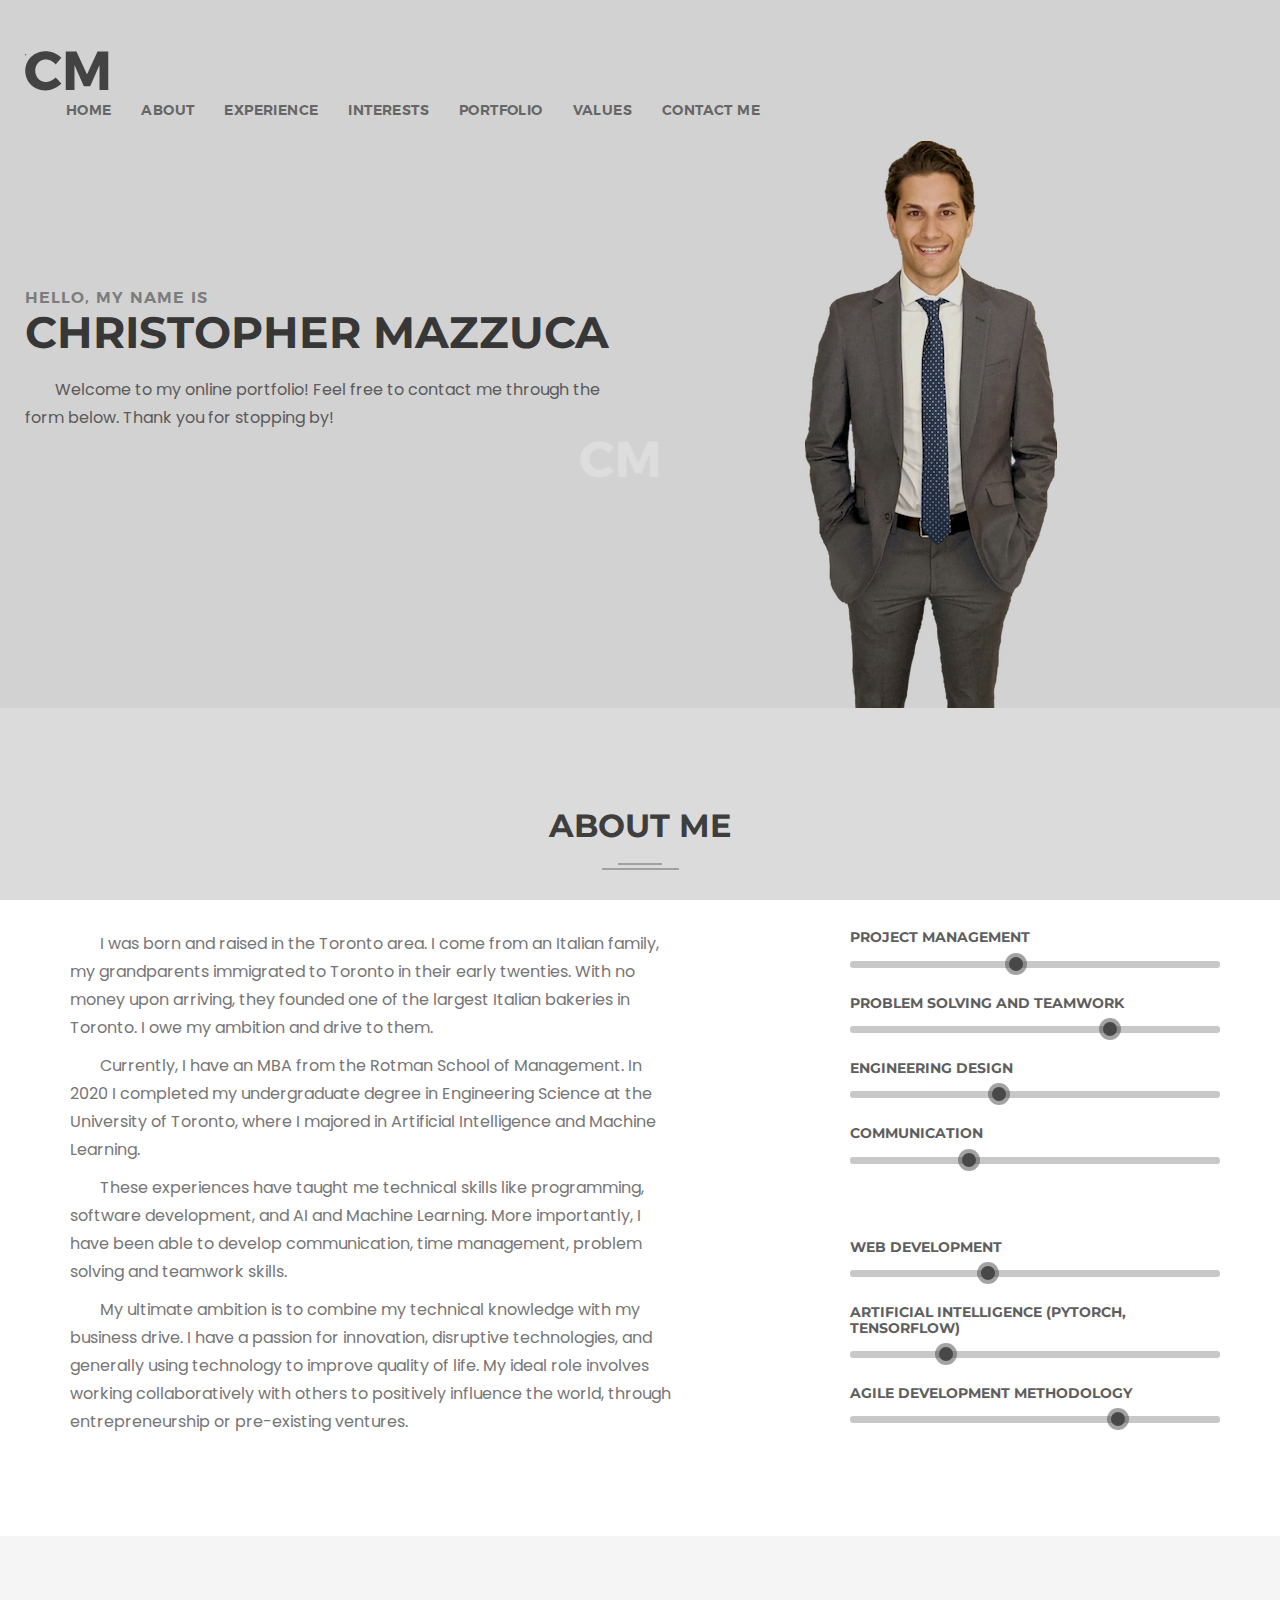
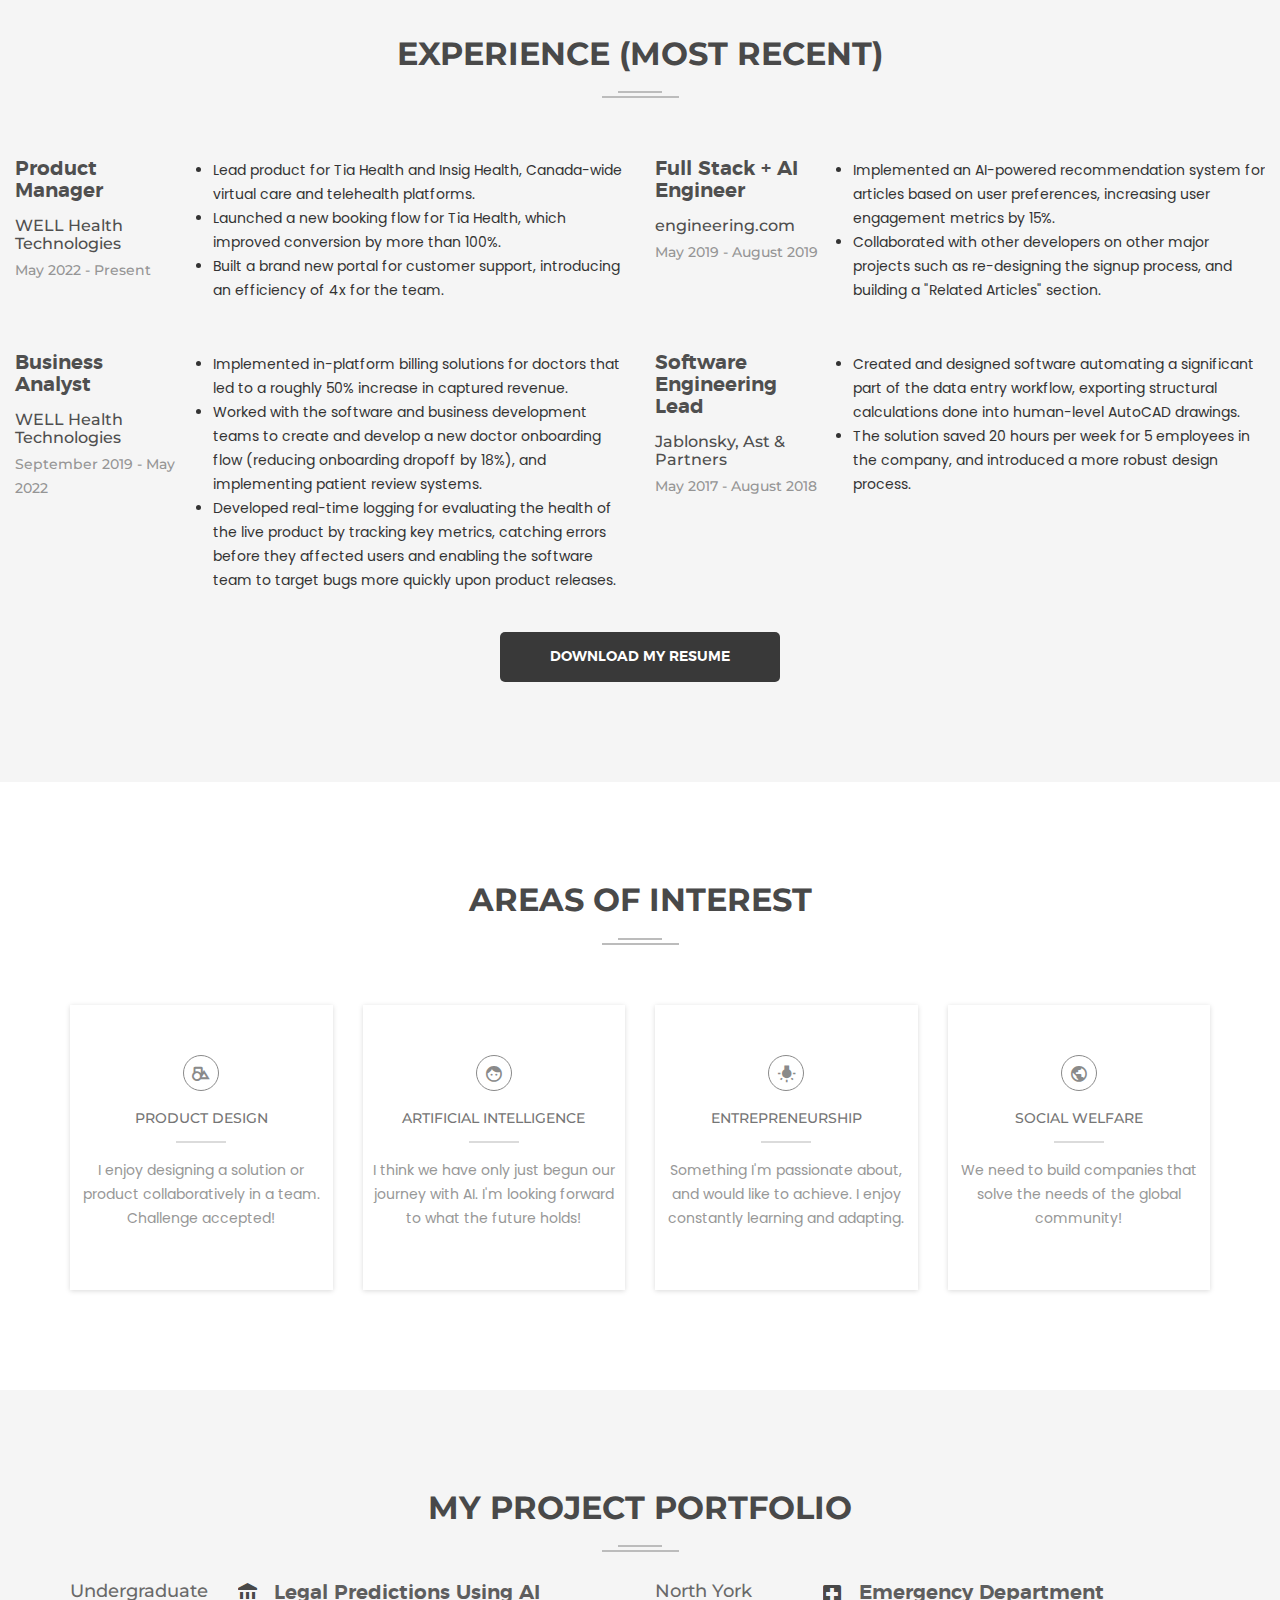
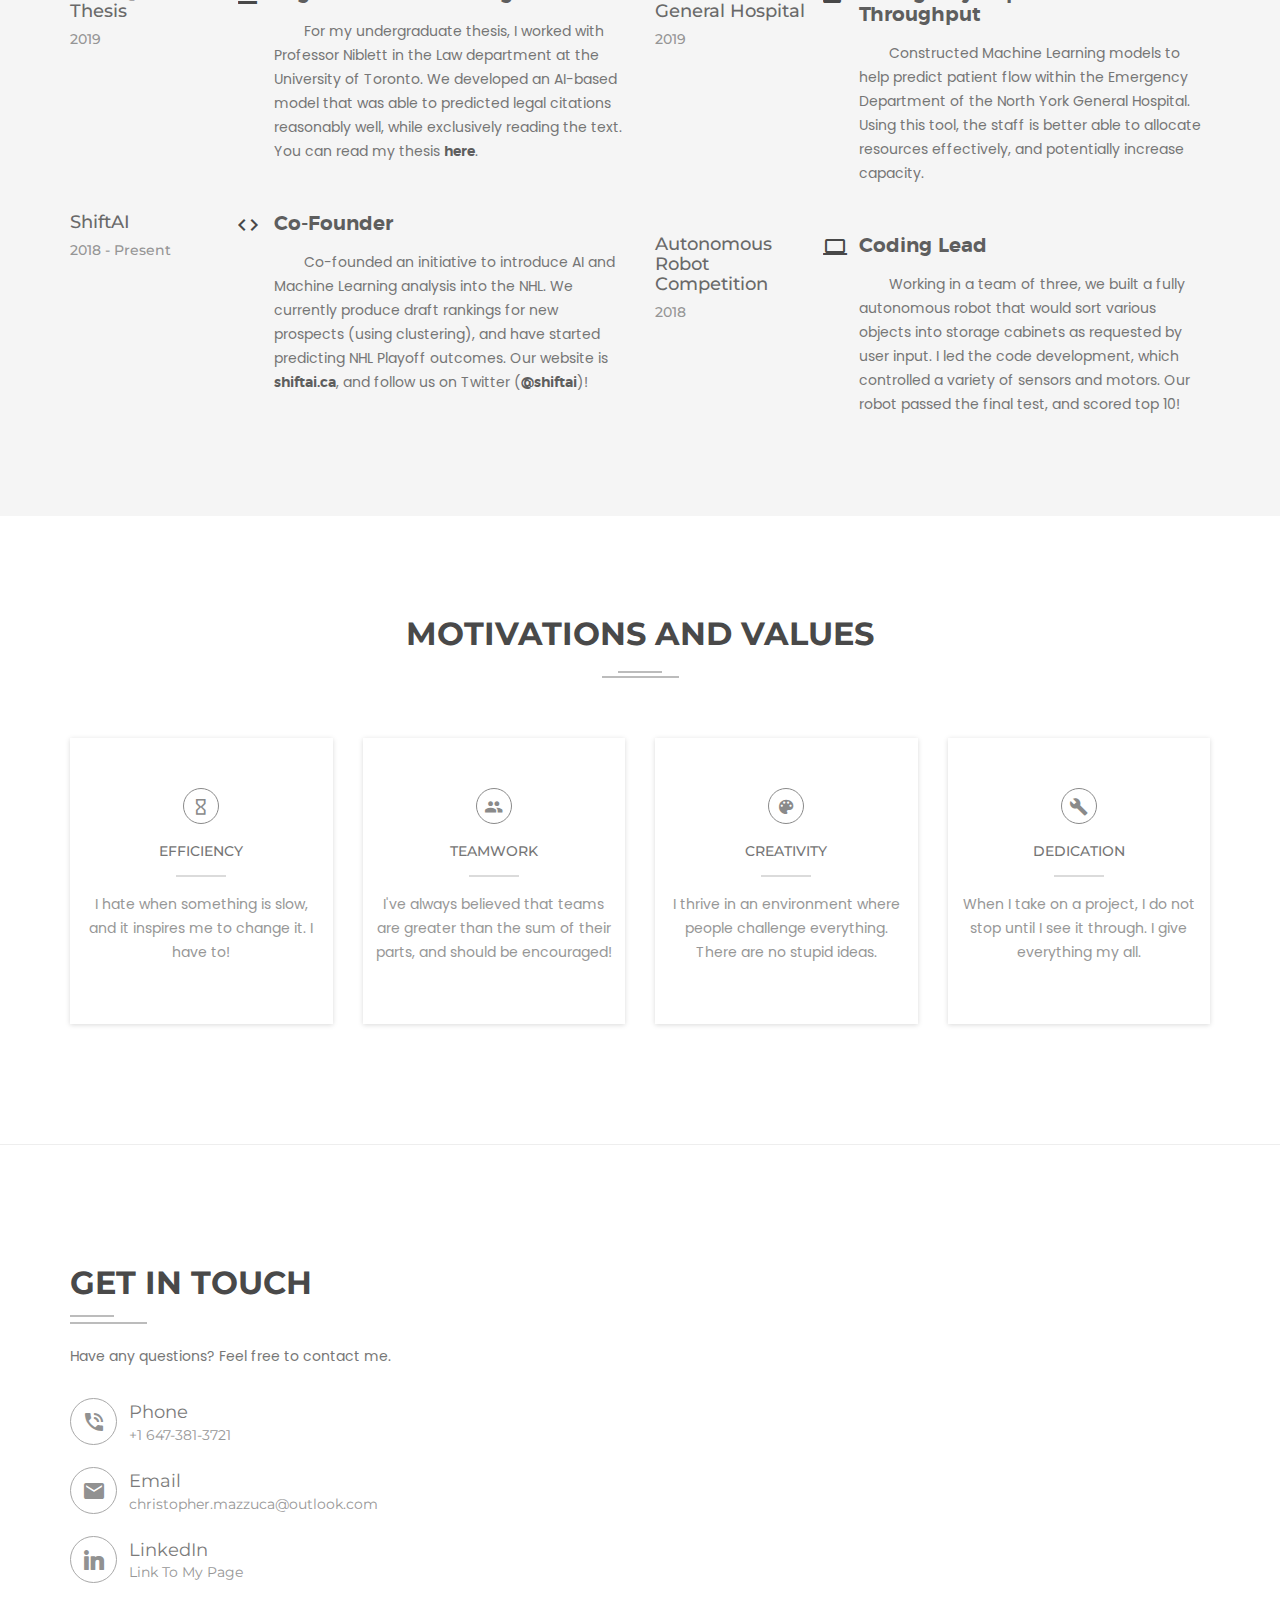
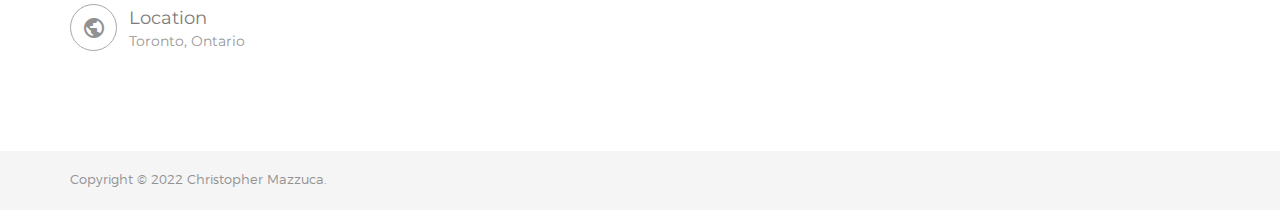
==== commit c5852a98: "Experience section styling improvements" ====
--- a/main/index.html
+++ b/main/index.html
@@ -260,7 +260,7 @@
 
     <!-- Experience Section Start -->
     <section class="experience-area section-padding bg-color-1" id="experience">
-        <div class="container">
+        <div class="container" style="margin: 0; width: 100%;">
             <div class="row">
                 <div class="col-xs-12">
                     <div class="section-title text-center mb-60">
@@ -277,35 +277,27 @@
                     <div class="left animate move-fadeInLeft">
                         <div class="single-experi mb-50">
                             <div class="left-text floatleft relative">
-                                <!-- <div class="dashed-line"></div> -->
                                 <h3 class="capitalize font-20">Product Manager</h3>
-                                <h4 class="montserrat weight-medium mb-5 capitalize">WELL Health Technologies</h4>
-                                <p class="montserrat weight-medium">May 2022 - Product Manager</p>
-                            </div>
-                            <div class="right-text">
-                                <i class="zmdi zmdi-check-circle"></i>
-                                <p style="text-indent: 30px;">
-                                    Lead product for Tia Health and Insig Health, Canada-wide virtual care and telehealth platforms.
-                                    Launched a new booking flow for Tia Health, which improved conversion by more than 100%.
-                                    Built a brand new portal for customer support, introducing an efficiency of 4x for the team.
-                                </p>
-                            </div>
+                                <h5 class="montserrat weight-medium mb-5 capitalize">WELL Health Technologies</h4>
+                                <p class="montserrat weight-medium">May 2022 - Present</p>
+                            </div>
+                            <ul class="right-text" style="padding-left: 3rem; color: #333;">
+                                <li style="list-style-type: disc;">Lead product for Tia Health and Insig Health, Canada-wide virtual care and telehealth platforms.</li>
+                                <li style="list-style-type: disc;">Launched a new booking flow for Tia Health, which improved conversion by more than 100%.</li>
+                                <li style="list-style-type: disc;">Built a brand new portal for customer support, introducing an efficiency of 4x for the team.</li>
+                            </ul>
                         </div>
                         <div class="single-experi">
                             <div class="left-text floatleft">
-                                <!-- <div class="dashed-line"></div> -->
                                 <h3 class="capitalize font-20">Business Analyst</h3>
-                                <h4 class="montserrat weight-medium mb-5 capitalize">WELL Health Technologies</h4>
+                                <h5 class="montserrat weight-medium mb-5 capitalize">WELL Health Technologies</h4>
                                 <p class="montserrat weight-medium">September 2019 - May 2022</p>
                             </div>
-                            <div class="right-text">
-                                <i class="zmdi zmdi-check-circle"></i>
-                                <p style="text-indent: 30px;">
-                                    Implemented in-platform billing solutions for doctors that led to a roughly 50% increase in captured revenue.
-                                    Worked with the software and business development teams to create and develop a new doctor onboarding flow (reducing onboarding dropoff by 18%), and implementing patient review systems.
-                                    Developed real-time logging for evaluating the health of the live product by tracking key metrics, catching errors before they affected users and enabling the software team to target bugs more quickly upon product releases.
-                                </p>
-                            </div>
+                            <ul class="right-text" style="padding-left: 3rem; color: #333;">
+                                <li style="list-style-type: disc;">Implemented in-platform billing solutions for doctors that led to a roughly 50% increase in captured revenue.</li>
+                                <li style="list-style-type: disc;">Worked with the software and business development teams to create and develop a new doctor onboarding flow (reducing onboarding dropoff by 18%), and implementing patient review systems.</li>
+                                <li style="list-style-type: disc;">Developed real-time logging for evaluating the health of the live product by tracking key metrics, catching errors before they affected users and enabling the software team to target bugs more quickly upon product releases.</li>
+                            </ul>
                         </div>
                     </div>
                 </div>
@@ -314,41 +306,30 @@
                         <div class="single-experi mb-50">
                             <div class="left-text floatleft relative">
                                 <h3 class="capitalize font-20">Full Stack + AI Engineer</h3>
-                                <h4 class="montserrat weight-medium mb-5" style="text-transform: none;">Engineering.com</h4>
+                                <h5 class="montserrat weight-medium mb-5" style="text-transform: none;">engineering.com</h4>
                                 <p class="montserrat weight-medium">May 2019 - August 2019</p>
                             </div>
-                            <div class="right-text">
-                                <i class="zmdi zmdi-check-circle"></i>
-                                <p style="text-indent: 30px;">
-                                    Implemented an AI-powered recommendation system for articles based on user preferences, increasing user engagement metrics by 15%.
-                                    Collaborated with other developers on other major projects such as re-designing the
-                                    signup process, and building a "Related Articles" section using Natural Language
-                                    Processing (NLP) techniques.
-                                </p>
-                            </div>
+                            <ul class="right-text" style="padding-left: 3rem; color: #333;">
+                                <li style="list-style-type: disc;">Implemented an AI-powered recommendation system for articles based on user preferences, increasing user engagement metrics by 15%.</li>
+                                <li style="list-style-type: disc;">Collaborated with other developers on other major projects such as re-designing the signup process, and building a "Related Articles" section.</li>
+                            </ul>
                         </div>
                         <div class="single-experi">
                             <div class="left-text floatleft">
                                 <h3 class="capitalize font-20">Software Engineering Lead</h3>
-                                <h4 class="montserrat weight-medium mb-5 capitalize">Jablonsky, Ast & Partners</h4>
+                                <h5 class="montserrat weight-medium mb-5 capitalize">Jablonsky, Ast & Partners</h4>
                                 <p class="montserrat weight-medium">May 2017 - August 2018</p>
                             </div>
-                            <div class="right-text">
-                                <i class="zmdi zmdi-check-circle"></i>
-                                <p style="text-indent: 30px;">
-                                    Created and designed software automating a significant part of the data entry
-                                    workflow, exporting structural calculations done into human-level AutoCAD drawings.
-                                    The solution saved 20 hours per week for 5 employees in the company, and introduced
-                                    a more robust design process.
-                                </p>
-                            </div>
+                            <ul class="right-text" style="padding-left: 3rem; color: #333;">
+                                <li style="list-style-type: disc;">Created and designed software automating a significant part of the data entry workflow, exporting structural calculations done into human-level AutoCAD drawings.</li>
+                                <li style="list-style-type: disc;">The solution saved 20 hours per week for 5 employees in the company, and introduced a more robust design process.</li>
+                            </ul>
                         </div>
                     </div>
                 </div>
             </div>
             <div class="slider-button onepage-nev mt-40" style="text-align: center">
-                <a class="btn lg-btn" href="./assets/Resume.pdf" style="height: 50px" target="_blank">Download My
-                    Resume</a>
+                <a class="btn lg-btn" href="./assets/Resume.pdf" style="height: 50px" target="_blank">Download My Resume</a>
             </div>
         </div>
     </section>
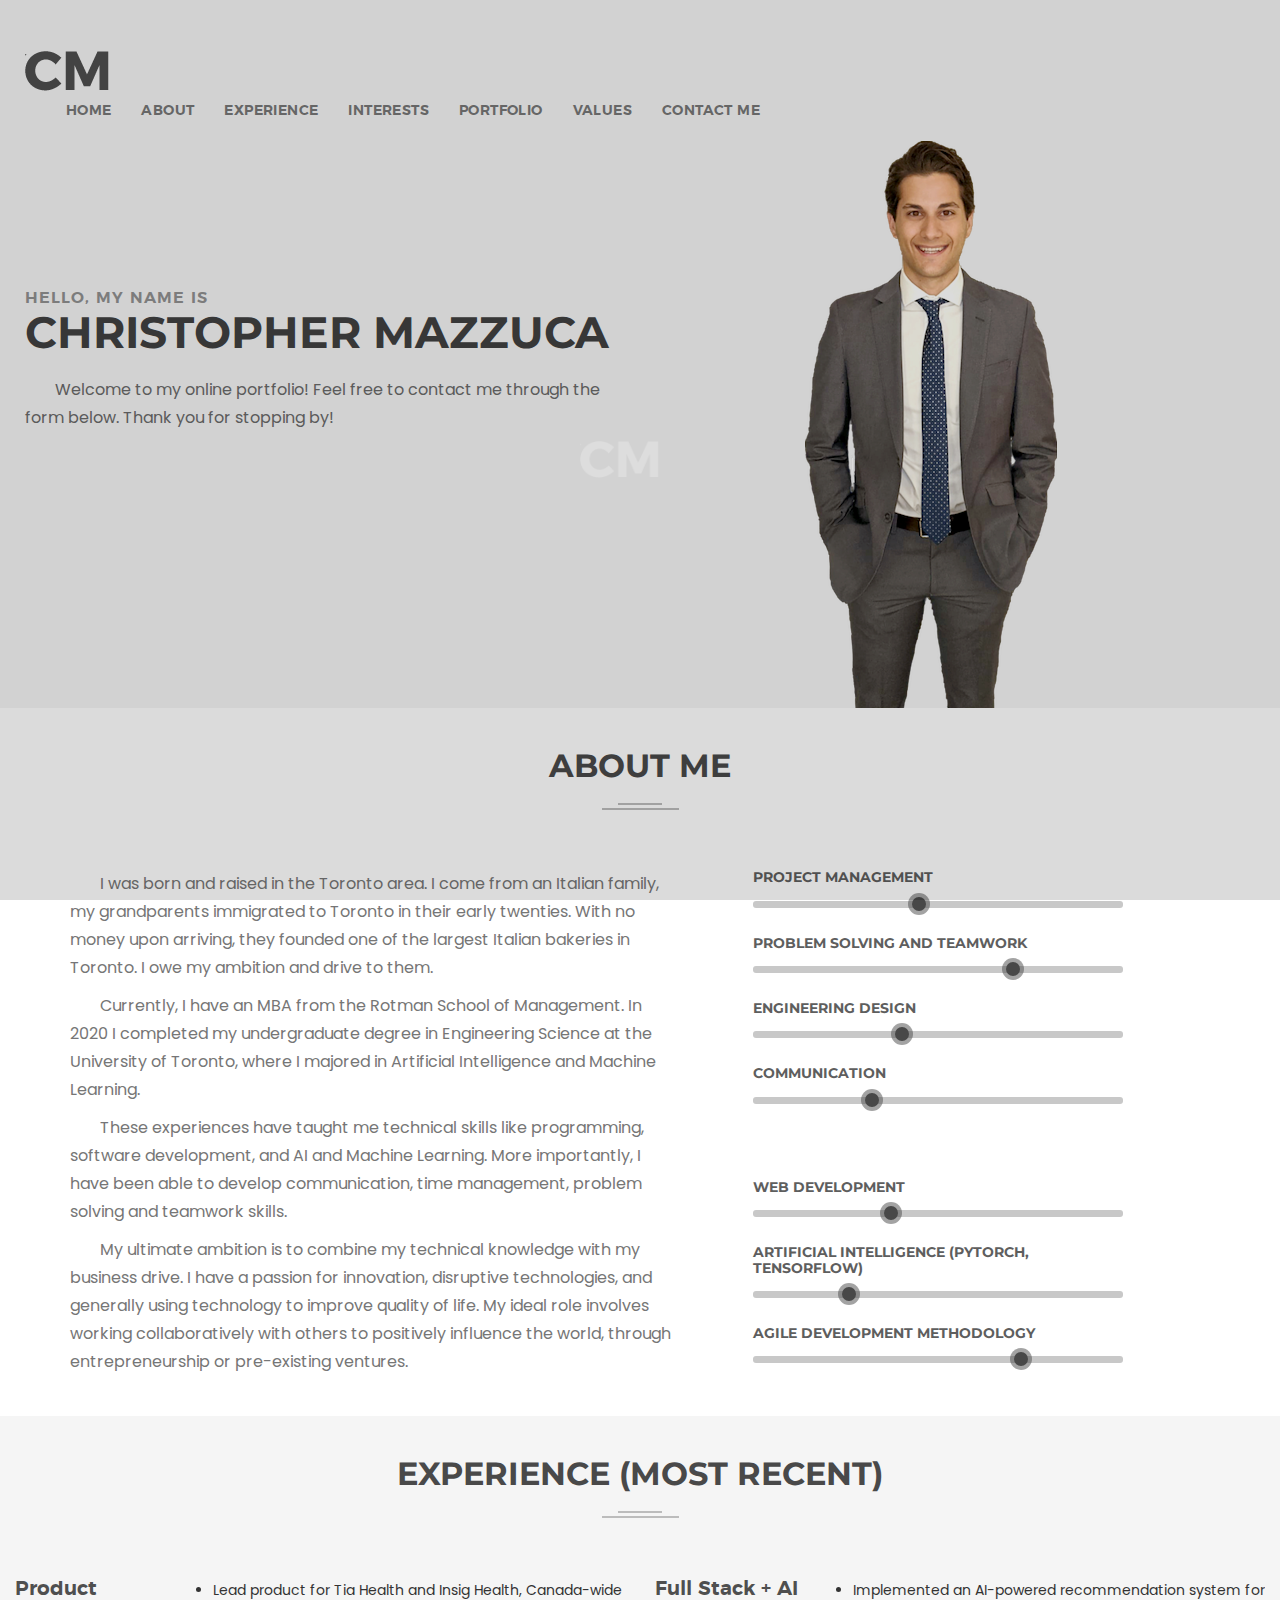
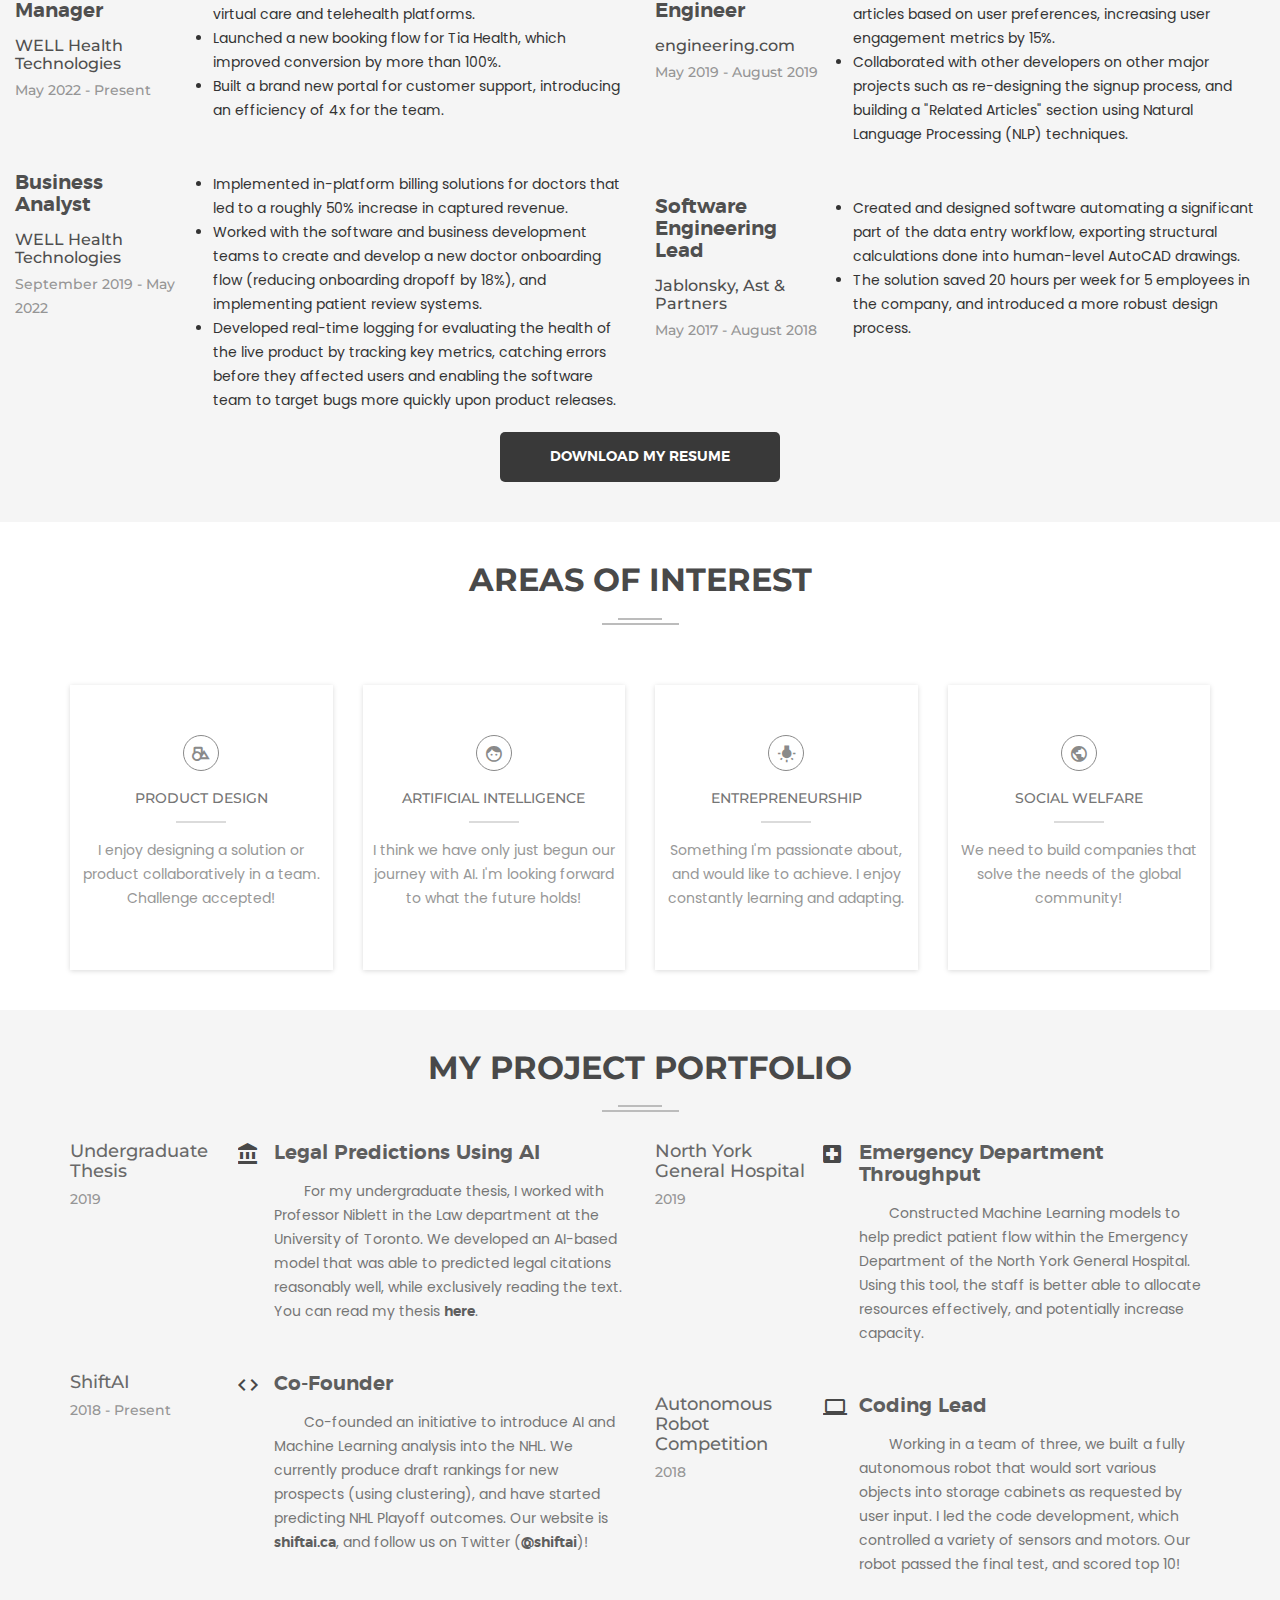
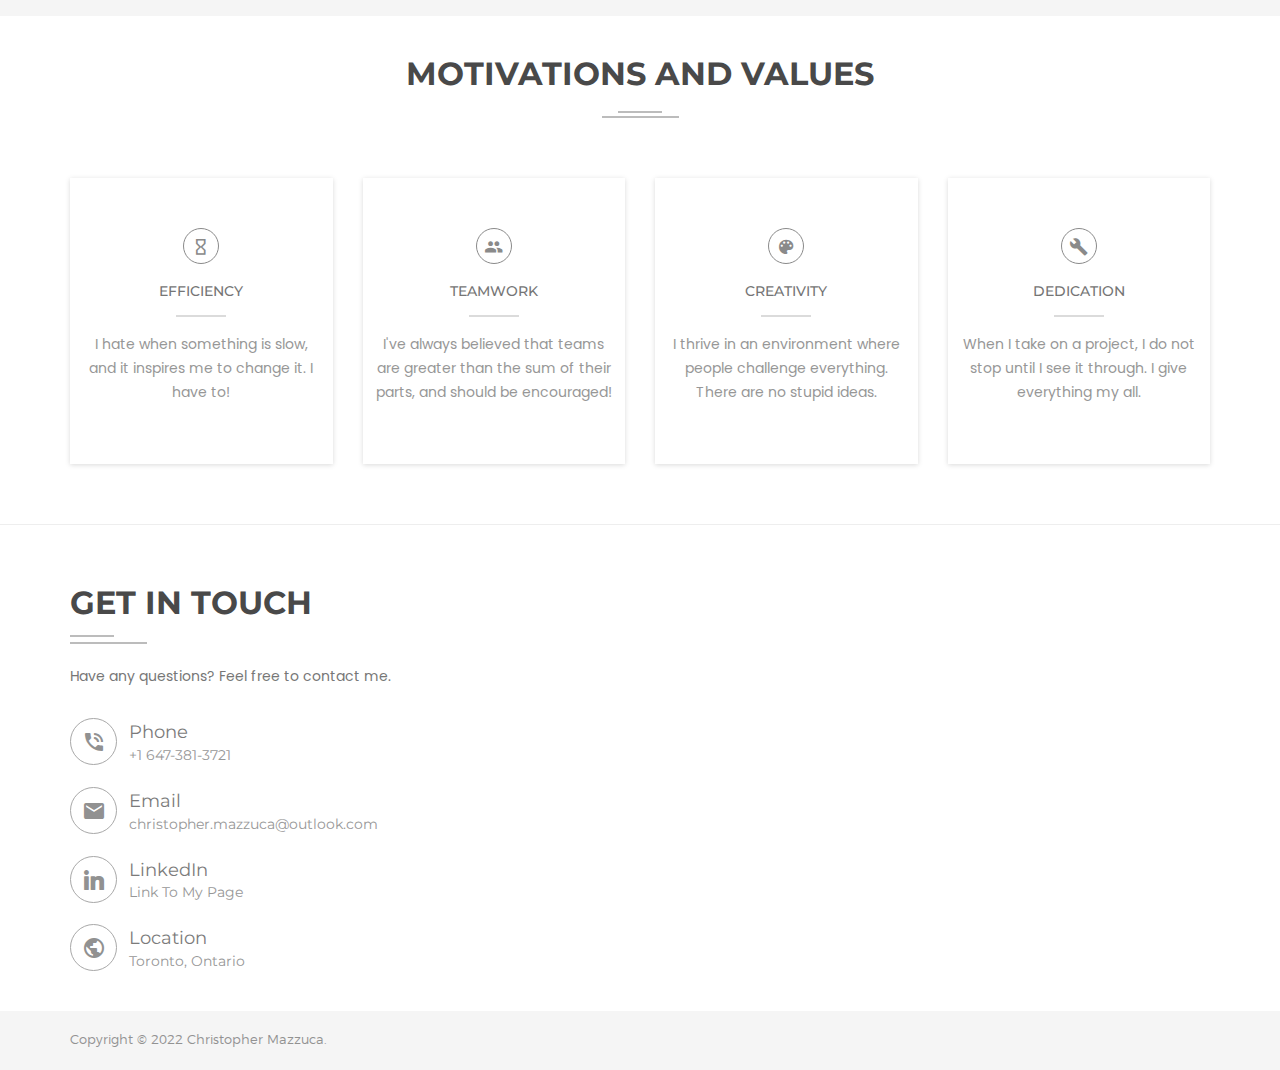
==== commit 3dab3da9: "Fix white vertical bar error" ====
--- a/main/index.html
+++ b/main/index.html
@@ -111,7 +111,7 @@
     <!-- Header Section End -->
 
     <!-- About Section Start -->
-    <section class="about-area section-padding light-bg" id="about">
+    <section class="about-area ptb-40 light-bg" id="about">
         <div class="container">
             <div class="row">
                 <div class="col-xs-12">
@@ -156,7 +156,7 @@
                         </ul> -->
                     </div>
                 </div>
-                <div class="col-xs-12 col-sm-5 col-md-push-1">
+                <div class="col-xs-12 col-sm-5">
                     <div class="right skill-progress animate move-fadeInUp">
                         <div class="skill-bar" data-percentage="85%">
                             <h4 class="progress-title-holder">
@@ -259,7 +259,7 @@
     <!-- About Section End -->
 
     <!-- Experience Section Start -->
-    <section class="experience-area section-padding bg-color-1" id="experience">
+    <section class="experience-area ptb-40 bg-color-1" id="experience">
         <div class="container" style="margin: 0; width: 100%;">
             <div class="row">
                 <div class="col-xs-12">
@@ -301,7 +301,7 @@
                         </div>
                     </div>
                 </div>
-                <div class="col-xs-12 col-sm-6">
+                <div class="col-xs-12 col-sm-6 mobile-mb-30">
                     <div class="right animate move-fadeInRight">
                         <div class="single-experi mb-50">
                             <div class="left-text floatleft relative">
@@ -311,7 +311,7 @@
                             </div>
                             <ul class="right-text" style="padding-left: 3rem; color: #333;">
                                 <li style="list-style-type: disc;">Implemented an AI-powered recommendation system for articles based on user preferences, increasing user engagement metrics by 15%.</li>
-                                <li style="list-style-type: disc;">Collaborated with other developers on other major projects such as re-designing the signup process, and building a "Related Articles" section.</li>
+                                <li style="list-style-type: disc;">Collaborated with other developers on other major projects such as re-designing the signup process, and building a "Related Articles" section using Natural Language Processing (NLP) techniques.</li>
                             </ul>
                         </div>
                         <div class="single-experi">
@@ -328,7 +328,7 @@
                     </div>
                 </div>
             </div>
-            <div class="slider-button onepage-nev mt-40" style="text-align: center">
+            <div class="slider-button onepage-nev mt-20" style="text-align: center">
                 <a class="btn lg-btn" href="./assets/Resume.pdf" style="height: 50px" target="_blank">Download My Resume</a>
             </div>
         </div>
@@ -336,7 +336,7 @@
     <!-- Experience Section End -->
 
     <!-- Interests Section Start -->
-    <section class="service-area light-bg section-padding" id="interests">
+    <section class="service-area light-bg ptb-40" id="interests">
         <div class="container">
             <div class="row">
                 <div class="col-xs-12">
@@ -390,7 +390,7 @@
     <!-- Interests Section End -->
 
     <!-- Portfolio Section Start -->
-    <section class="portfolio-area portfolio-one bg-color-1 section-padding clearfix" id="portfolio">
+    <section class="portfolio-area portfolio-one bg-color-1 ptb-40 clearfix" id="portfolio">
         <div class="container">
             <!-- <div class="row">
                 <div class="col-xs-12">
@@ -598,7 +598,7 @@
     <!-- Portfolio Section End -->
 
     <!-- Values Section Start -->
-    <section class="service-area light-bg section-padding" id="values">
+    <section class="service-area light-bg ptb-40" id="values">
         <div class="container">
             <div class="row">
                 <div class="col-xs-12">
@@ -653,7 +653,7 @@
 
     <!-- Contact Section Start -->
     <hr>
-    <section class="contact-area light-bg section-padding" id="contact">
+    <section class="contact-area light-bg ptb-40" id="contact">
         <div class="container">
             <div class="row">
                 <div class="col-xs-12 col-sm-6 col-md-4" style="width: 440px">
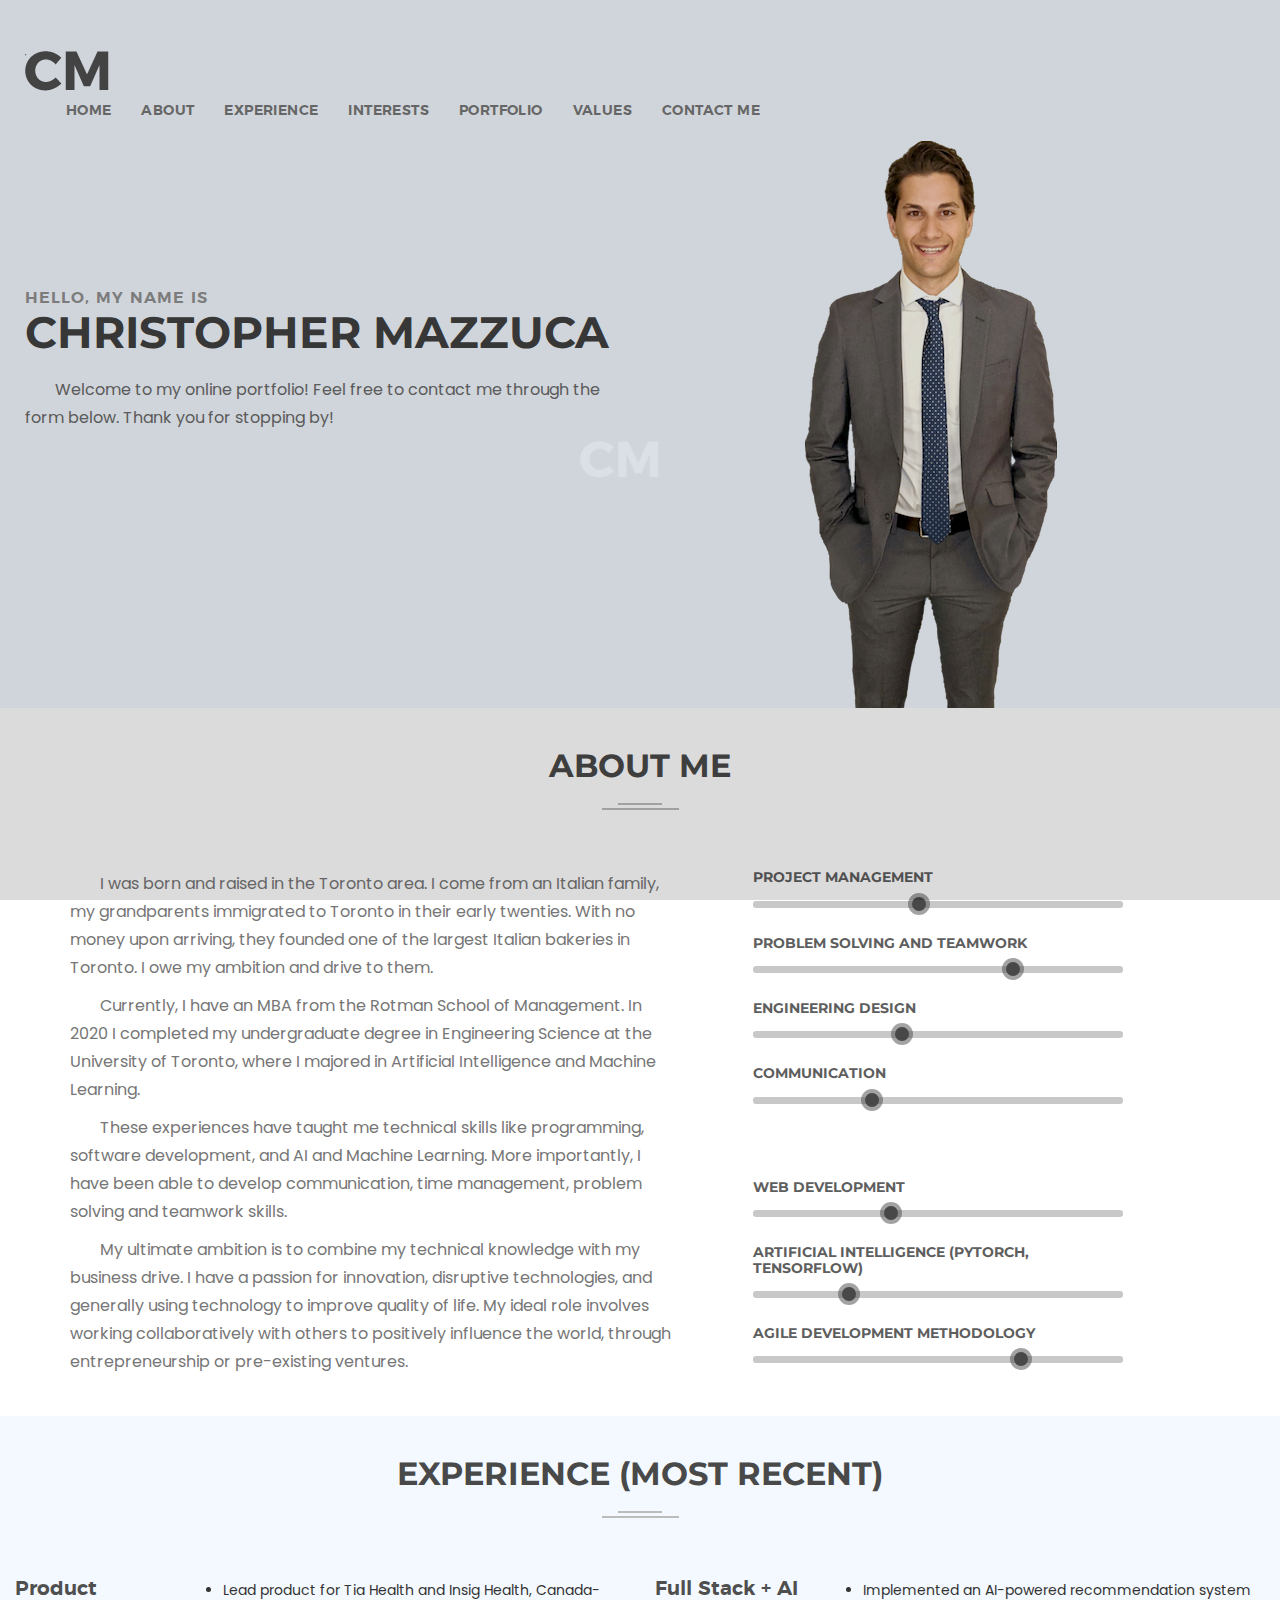
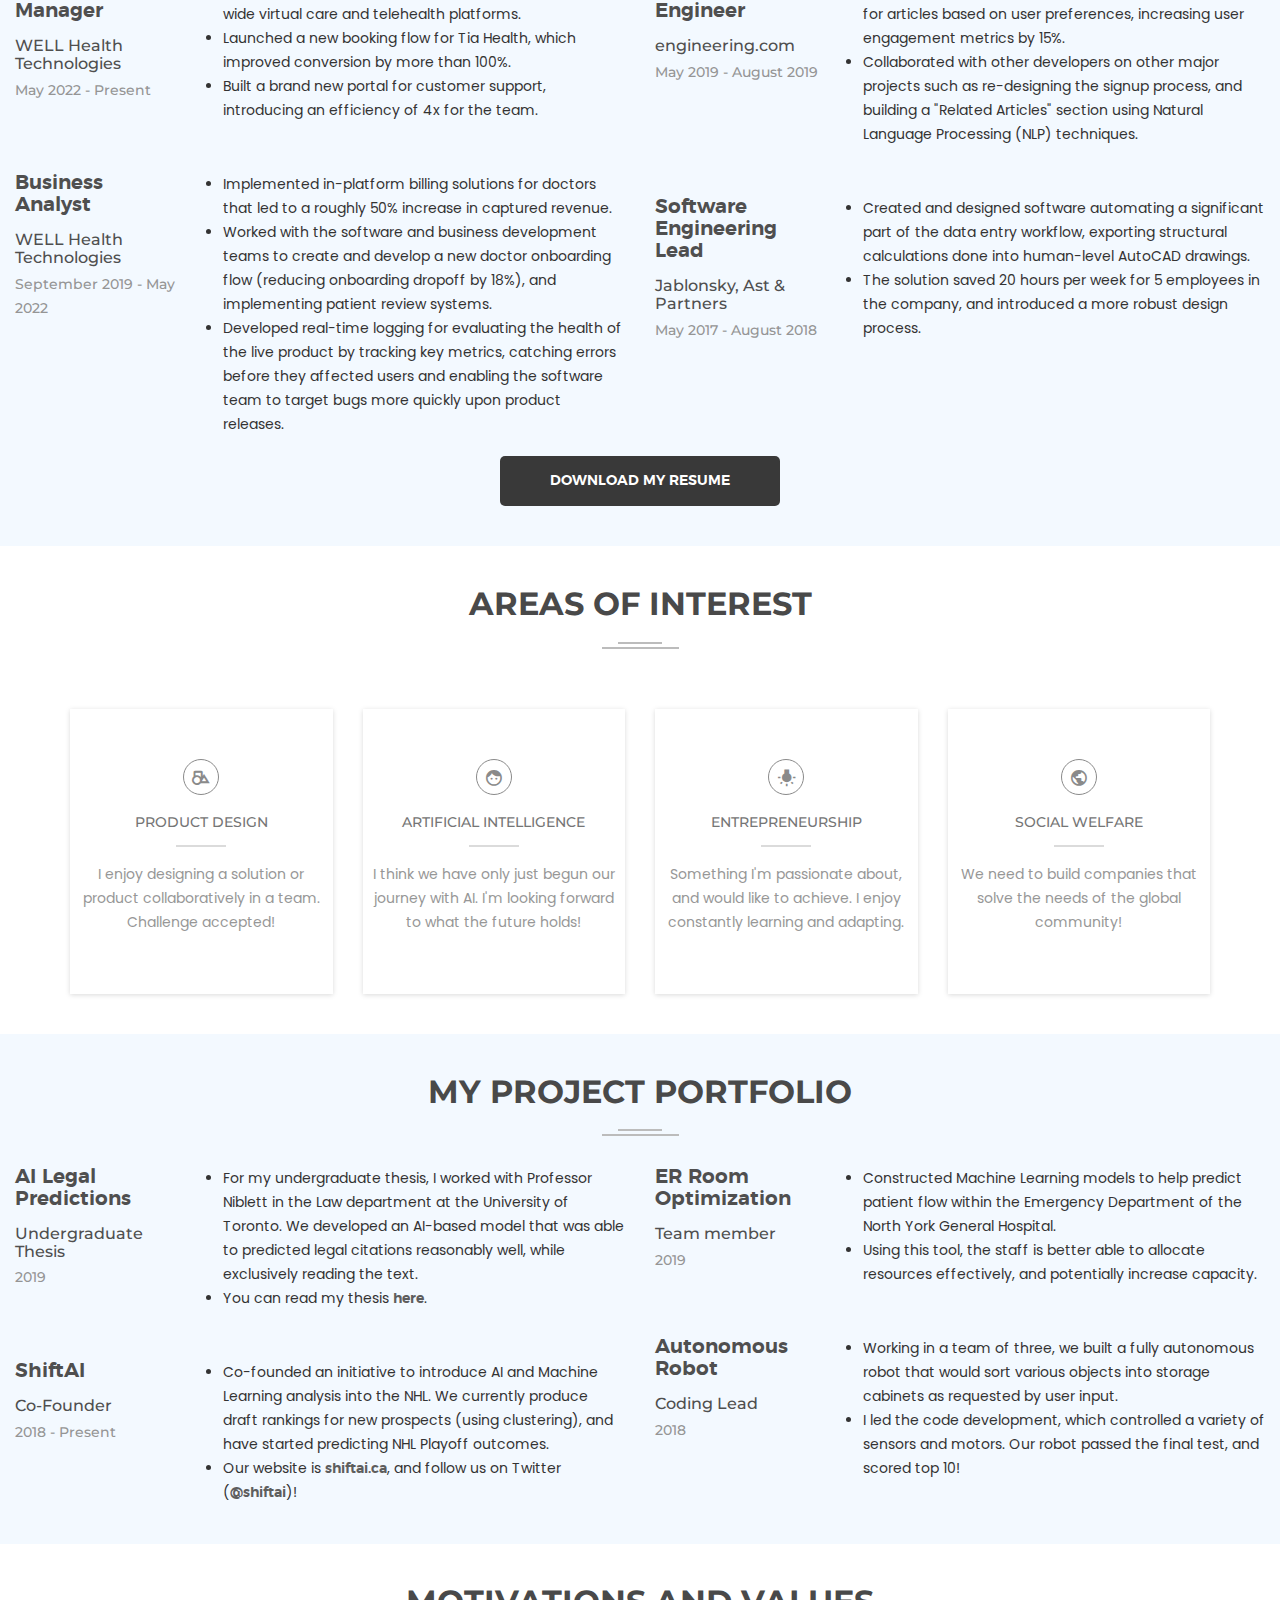
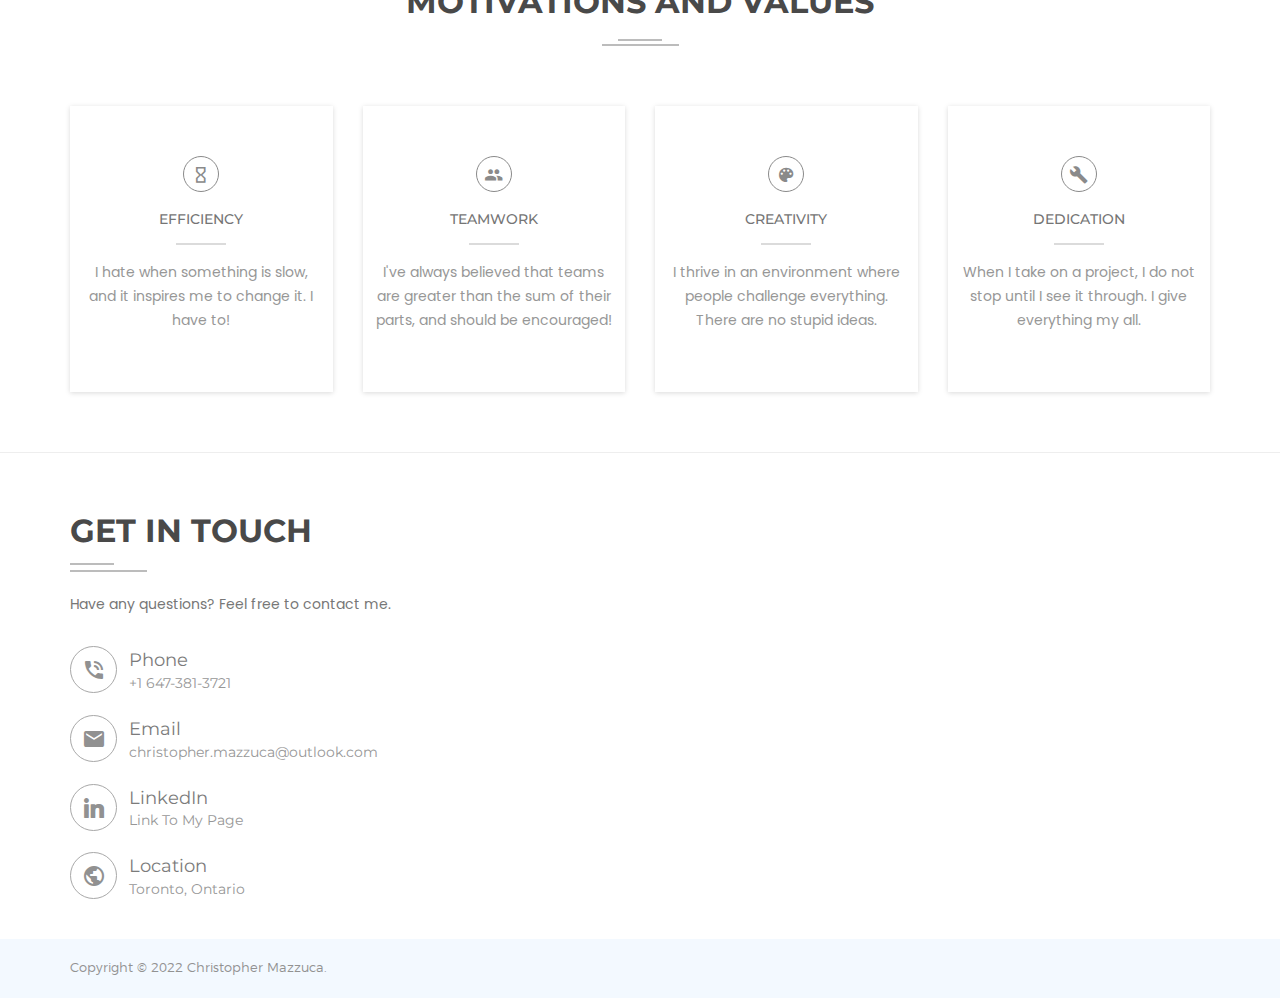
==== commit cbb95eac: "Fixed vertical line issue" ====
--- a/main/index.html
+++ b/main/index.html
@@ -281,7 +281,7 @@
                                 <h5 class="montserrat weight-medium mb-5 capitalize">WELL Health Technologies</h4>
                                 <p class="montserrat weight-medium">May 2022 - Present</p>
                             </div>
-                            <ul class="right-text" style="padding-left: 3rem; color: #333;">
+                            <ul class="right-text" style="padding-left: 4rem; color: #333;">
                                 <li style="list-style-type: disc;">Lead product for Tia Health and Insig Health, Canada-wide virtual care and telehealth platforms.</li>
                                 <li style="list-style-type: disc;">Launched a new booking flow for Tia Health, which improved conversion by more than 100%.</li>
                                 <li style="list-style-type: disc;">Built a brand new portal for customer support, introducing an efficiency of 4x for the team.</li>
@@ -293,7 +293,7 @@
                                 <h5 class="montserrat weight-medium mb-5 capitalize">WELL Health Technologies</h4>
                                 <p class="montserrat weight-medium">September 2019 - May 2022</p>
                             </div>
-                            <ul class="right-text" style="padding-left: 3rem; color: #333;">
+                            <ul class="right-text" style="padding-left: 4rem; color: #333;">
                                 <li style="list-style-type: disc;">Implemented in-platform billing solutions for doctors that led to a roughly 50% increase in captured revenue.</li>
                                 <li style="list-style-type: disc;">Worked with the software and business development teams to create and develop a new doctor onboarding flow (reducing onboarding dropoff by 18%), and implementing patient review systems.</li>
                                 <li style="list-style-type: disc;">Developed real-time logging for evaluating the health of the live product by tracking key metrics, catching errors before they affected users and enabling the software team to target bugs more quickly upon product releases.</li>
@@ -309,7 +309,7 @@
                                 <h5 class="montserrat weight-medium mb-5" style="text-transform: none;">engineering.com</h4>
                                 <p class="montserrat weight-medium">May 2019 - August 2019</p>
                             </div>
-                            <ul class="right-text" style="padding-left: 3rem; color: #333;">
+                            <ul class="right-text" style="padding-left: 4rem; color: #333;">
                                 <li style="list-style-type: disc;">Implemented an AI-powered recommendation system for articles based on user preferences, increasing user engagement metrics by 15%.</li>
                                 <li style="list-style-type: disc;">Collaborated with other developers on other major projects such as re-designing the signup process, and building a "Related Articles" section using Natural Language Processing (NLP) techniques.</li>
                             </ul>
@@ -320,7 +320,7 @@
                                 <h5 class="montserrat weight-medium mb-5 capitalize">Jablonsky, Ast & Partners</h4>
                                 <p class="montserrat weight-medium">May 2017 - August 2018</p>
                             </div>
-                            <ul class="right-text" style="padding-left: 3rem; color: #333;">
+                            <ul class="right-text" style="padding-left: 4rem; color: #333;">
                                 <li style="list-style-type: disc;">Created and designed software automating a significant part of the data entry workflow, exporting structural calculations done into human-level AutoCAD drawings.</li>
                                 <li style="list-style-type: disc;">The solution saved 20 hours per week for 5 employees in the company, and introduced a more robust design process.</li>
                             </ul>
@@ -391,7 +391,7 @@
 
     <!-- Portfolio Section Start -->
     <section class="portfolio-area portfolio-one bg-color-1 ptb-40 clearfix" id="portfolio">
-        <div class="container">
+        <div class="container" style="margin: 0; width: 100%;">
             <!-- <div class="row">
                 <div class="col-xs-12">
                     <div class="all-portfolio">
@@ -514,43 +514,37 @@
                     <div class="left animate move-fadeInLeft">
                         <div class="single-experi mb-50">
                             <div class="left-text floatleft relative">
-                                <!-- <div class="dashed-line"></div> -->
-                                <h4 class="montserrat weight-medium mb-5 capitalize">Undergraduate thesis</h4>
+                                <!-- <i class="zmdi zmdi-balance"></i> -->
+                                <h3 class="capitalize font-20">AI legal predictions</h3>
+                                <h5 class="montserrat weight-medium mb-5 capitalize">Undergraduate thesis</h4>
                                 <p class="montserrat weight-medium">2019</p>
                             </div>
-                            <div class="right-text">
-                                <i class="zmdi zmdi-balance"></i>
-                                <h3 class="capitalize font-20">Legal predictions using AI</h3>
-                                <p style="text-indent: 30px;">
-                                    For my undergraduate thesis, I worked with Professor Niblett in the Law department
-                                    at the University of Toronto.
-                                    We developed an AI-based model that was able to predicted legal citations reasonably
-                                    well, while exclusively reading the text.
-                                    You can read my thesis <a
-                                        style="font-weight: bold; text-transform: lowercase; color: #5e5e5e;"
-                                        href="./assets/Thesis.pdf" target="_blank">here</a>.
-                                </p>
-                            </div>
+                            <ul class="right-text" style="padding-left: 4rem; color: #333;">
+                                <li style="list-style-type: disc;">For my undergraduate thesis, I worked with Professor Niblett in the Law department
+                                    at the University of Toronto. We developed an AI-based model that was able to predicted legal citations reasonably
+                                    well, while exclusively reading the text.</li>
+                                <li style="list-style-type: disc;">You can read my thesis <a
+                                    style="font-weight: bold; text-transform: lowercase; color: #5e5e5e;"
+                                    href="./assets/Thesis.pdf" target="_blank">here</a>.</li>
+                            </ul>
                         </div>
                         <div class="single-experi">
                             <div class="left-text floatleft">
-                                <h4 class="montserrat weight-medium mb-5 capitalize">ShiftAI</h4>
+                                <!-- <i class="zmdi zmdi-code"></i> -->
+                                <h3 class="capitalize font-20">ShiftAI</h3>
+                                <h5 class="montserrat weight-medium mb-5 capitalize">Co-founder</h4>
                                 <p class="montserrat weight-medium">2018 - Present</p>
                             </div>
-                            <div class="right-text">
-                                <i class="zmdi zmdi-code"></i>
-                                <h3 class="capitalize font-20">Co-founder</h3>
-                                <p style="text-indent: 30px;">
-                                    Co-founded an initiative to introduce AI and Machine Learning analysis into the NHL.
+                            <ul class="right-text" style="padding-left: 4rem; color: #333;">
+                                <li style="list-style-type: disc;">Co-founded an initiative to introduce AI and Machine Learning analysis into the NHL.
                                     We currently produce draft rankings for new prospects (using clustering), and have
-                                    started predicting NHL Playoff outcomes.
-                                    Our website is <a
-                                        style="font-weight: bold; text-transform: lowercase; color: #5e5e5e;"
-                                        href="https://shiftai.ca/" target="_blank">shiftai.ca</a>, and follow us on
-                                    Twitter (<a style="font-weight: bold; text-transform: lowercase; color: #5e5e5e;"
-                                        href="https://twitter.com/ShiftAI" target="_blank">@ShiftAI</a>)!
-                                </p>
-                            </div>
+                                    started predicting NHL Playoff outcomes.</li>
+                                <li style="list-style-type: disc;">Our website is <a
+                                    style="font-weight: bold; text-transform: lowercase; color: #5e5e5e;"
+                                    href="https://shiftai.ca/" target="_blank">shiftai.ca</a>, and follow us on
+                                Twitter (<a style="font-weight: bold; text-transform: lowercase; color: #5e5e5e;"
+                                    href="https://twitter.com/ShiftAI" target="_blank">@ShiftAI</a>)!</li>
+                            </ul>
                         </div>
                     </div>
                 </div>
@@ -558,37 +552,31 @@
                     <div class="right animate move-fadeInRight">
                         <div class="single-experi mb-50">
                             <div class="left-text floatleft relative">
-                                <!-- <div class="dashed-line"></div> -->
-                                <h4 class="montserrat weight-medium mb-5" style="text-transform: none;">North York
-                                    General Hospital</h4>
+                                <!-- <i class="zmdi zmdi-hospital"></i> -->
+                                <h3 class="capitalize font-20">ER Room Optimization</h3>
+                                <h5 class="montserrat weight-medium mb-5" style="text-transform: none;">Team member</h4>
                                 <p class="montserrat weight-medium">2019</p>
                             </div>
-                            <div class="right-text">
-                                <i class="zmdi zmdi-hospital"></i>
-                                <h3 class="capitalize font-20">Emergency Department Throughput</h3>
-                                <p style="text-indent: 30px;">
-                                    Constructed Machine Learning models to help predict patient flow within the
-                                    Emergency Department of the North York General Hospital.
-                                    Using this tool, the staff is better able to allocate resources effectively, and
-                                    potentially increase capacity.
-                                </p>
-                            </div>
+                            <ul class="right-text" style="padding-left: 4rem; color: #333;">
+                                <li style="list-style-type: disc;">Constructed Machine Learning models to help predict patient flow within the
+                                    Emergency Department of the North York General Hospital.</li>
+                                <li style="list-style-type: disc;">Using this tool, the staff is better able to allocate resources effectively, and
+                                    potentially increase capacity.</li>
+                            </ul>
                         </div>
                         <div class="single-experi">
                             <div class="left-text floatleft">
-                                <h4 class="montserrat weight-medium mb-5 capitalize">Autonomous Robot Competition</h4>
+                                <!-- <i class="zmdi zmdi-android"></i> -->
+                                <h3 class="capitalize font-20">Autonomous Robot</h3>
+                                <h5 class="montserrat weight-medium mb-5 capitalize">Coding Lead</h4>
                                 <p class="montserrat weight-medium">2018</p>
                             </div>
-                            <div class="right-text">
-                                <i class="zmdi zmdi-laptop"></i>
-                                <h3 class="capitalize font-20">Coding lead</h3>
-                                <p style="text-indent: 30px;">
-                                    Working in a team of three, we built a fully autonomous robot that would sort
-                                    various objects into storage cabinets as requested by user input.
-                                    I led the code development, which controlled a variety of sensors and motors.
-                                    Our robot passed the final test, and scored top 10!
-                                </p>
-                            </div>
+                            <ul class="right-text" style="padding-left: 4rem; color: #333;">
+                                <li style="list-style-type: disc;">Working in a team of three, we built a fully autonomous robot that would sort
+                                    various objects into storage cabinets as requested by user input.</li>
+                                <li style="list-style-type: disc;">I led the code development, which controlled a variety of sensors and motors.
+                                    Our robot passed the final test, and scored top 10!</li>
+                            </ul>
                         </div>
                     </div>
                 </div>
@@ -656,7 +644,7 @@
     <section class="contact-area light-bg ptb-40" id="contact">
         <div class="container">
             <div class="row">
-                <div class="col-xs-12 col-sm-6 col-md-4" style="width: 440px">
+                <div class="col-xs-12 col-sm-6 col-md-4">
                     <div class="left">
                         <div class="section-title mb-30">
                             <h2 class="mb-15">GET IN TOUCH</h2>
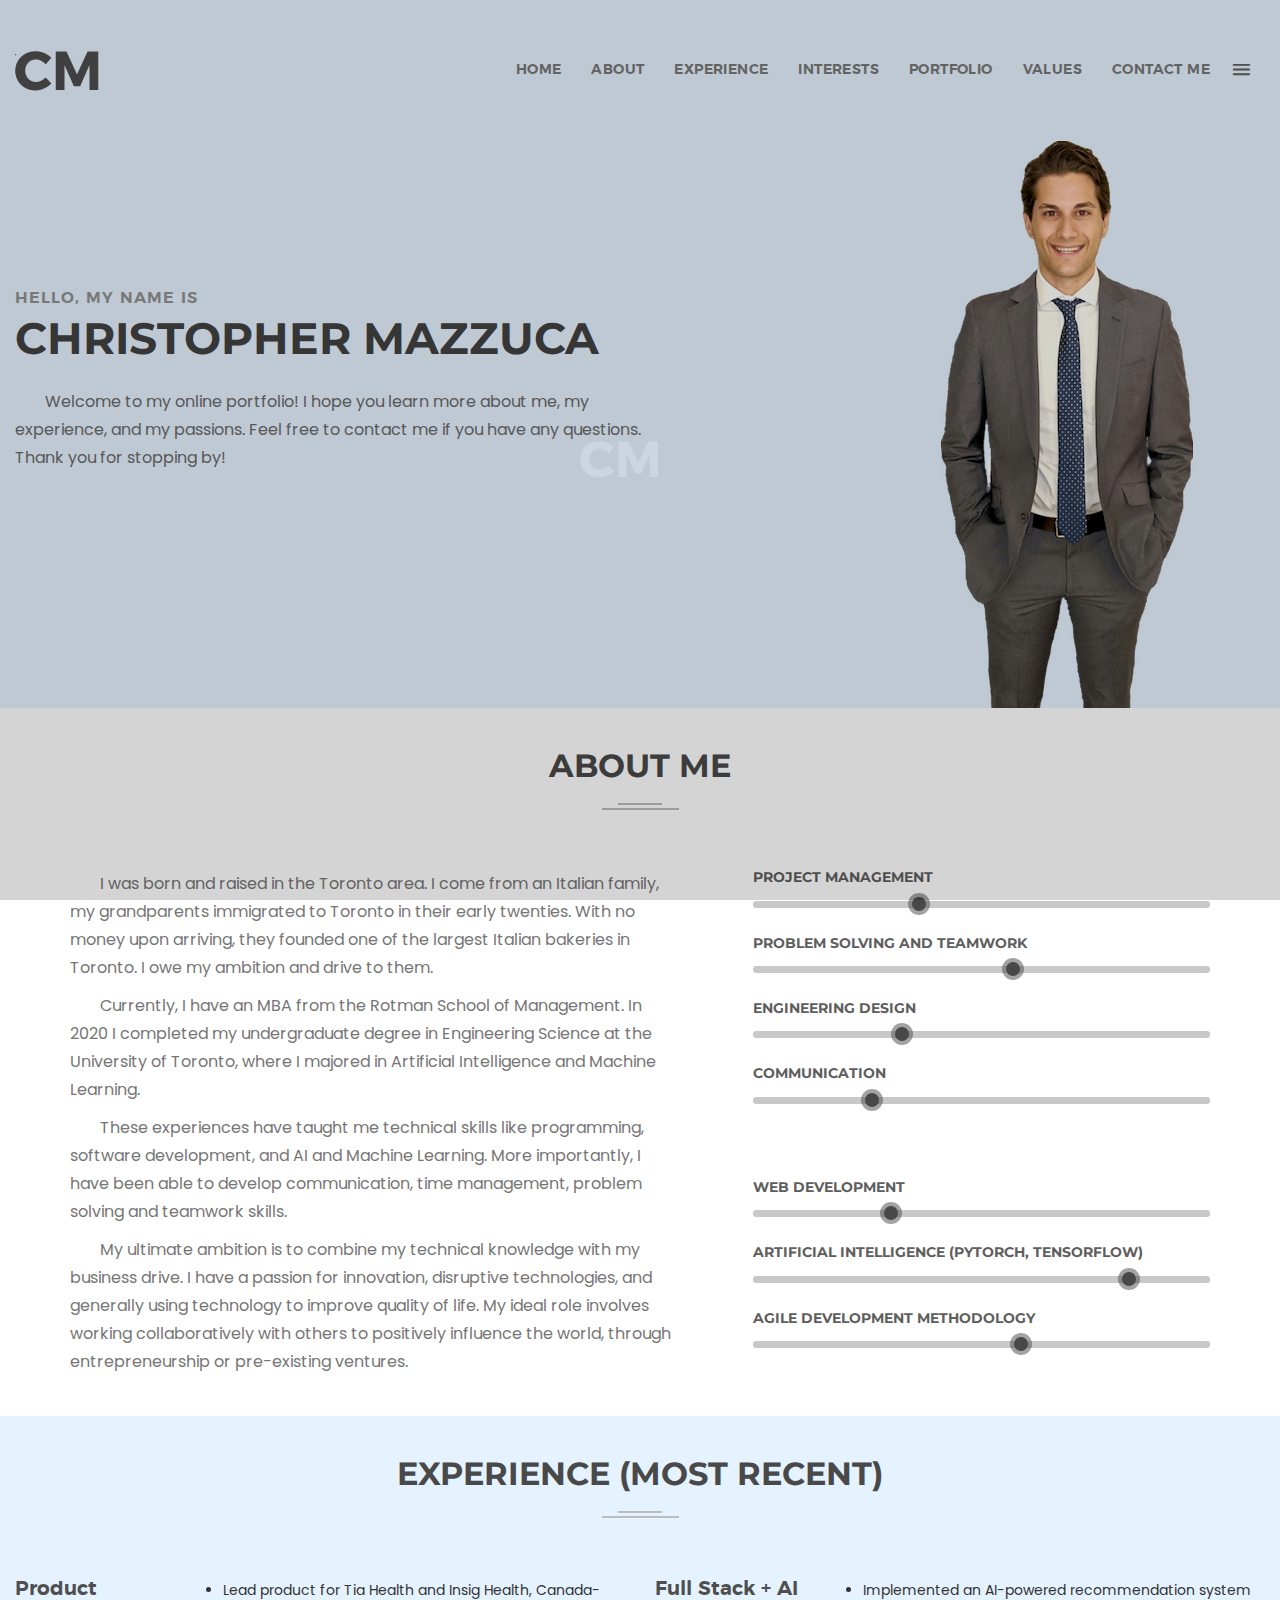
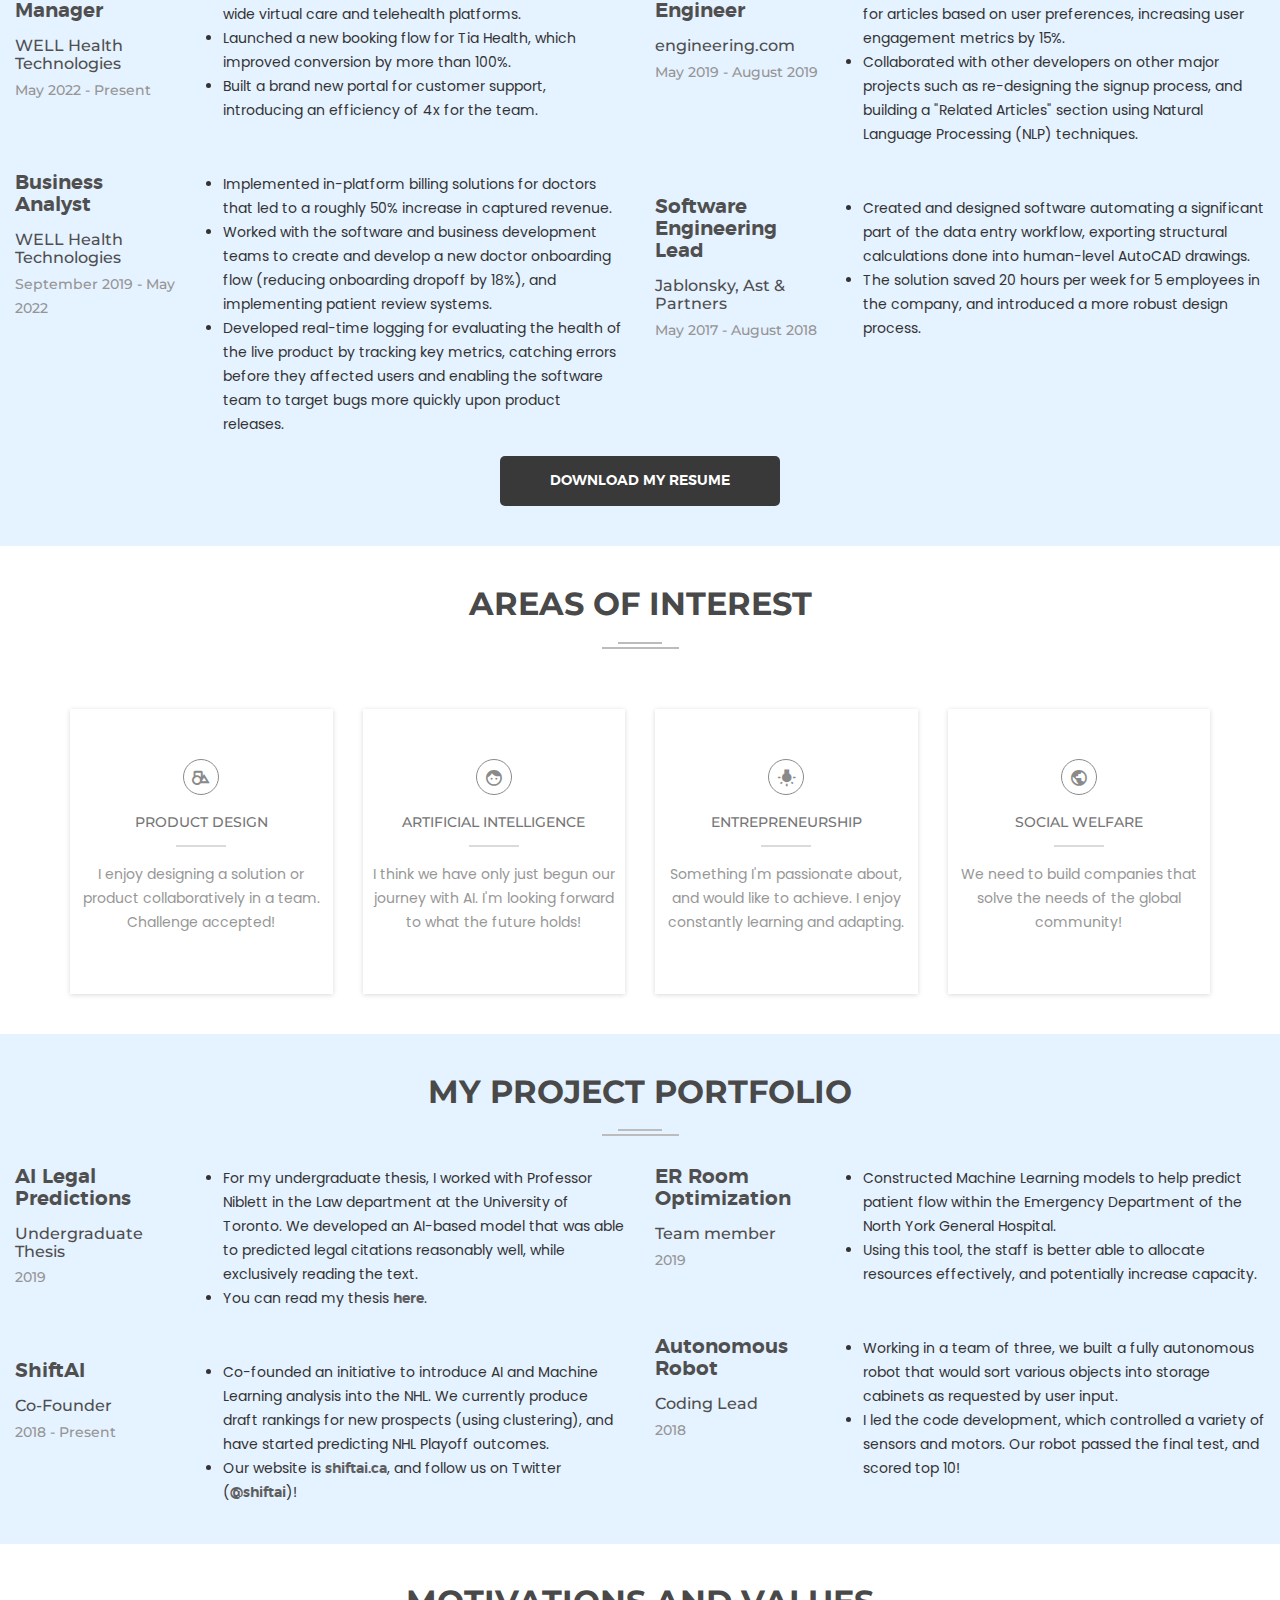
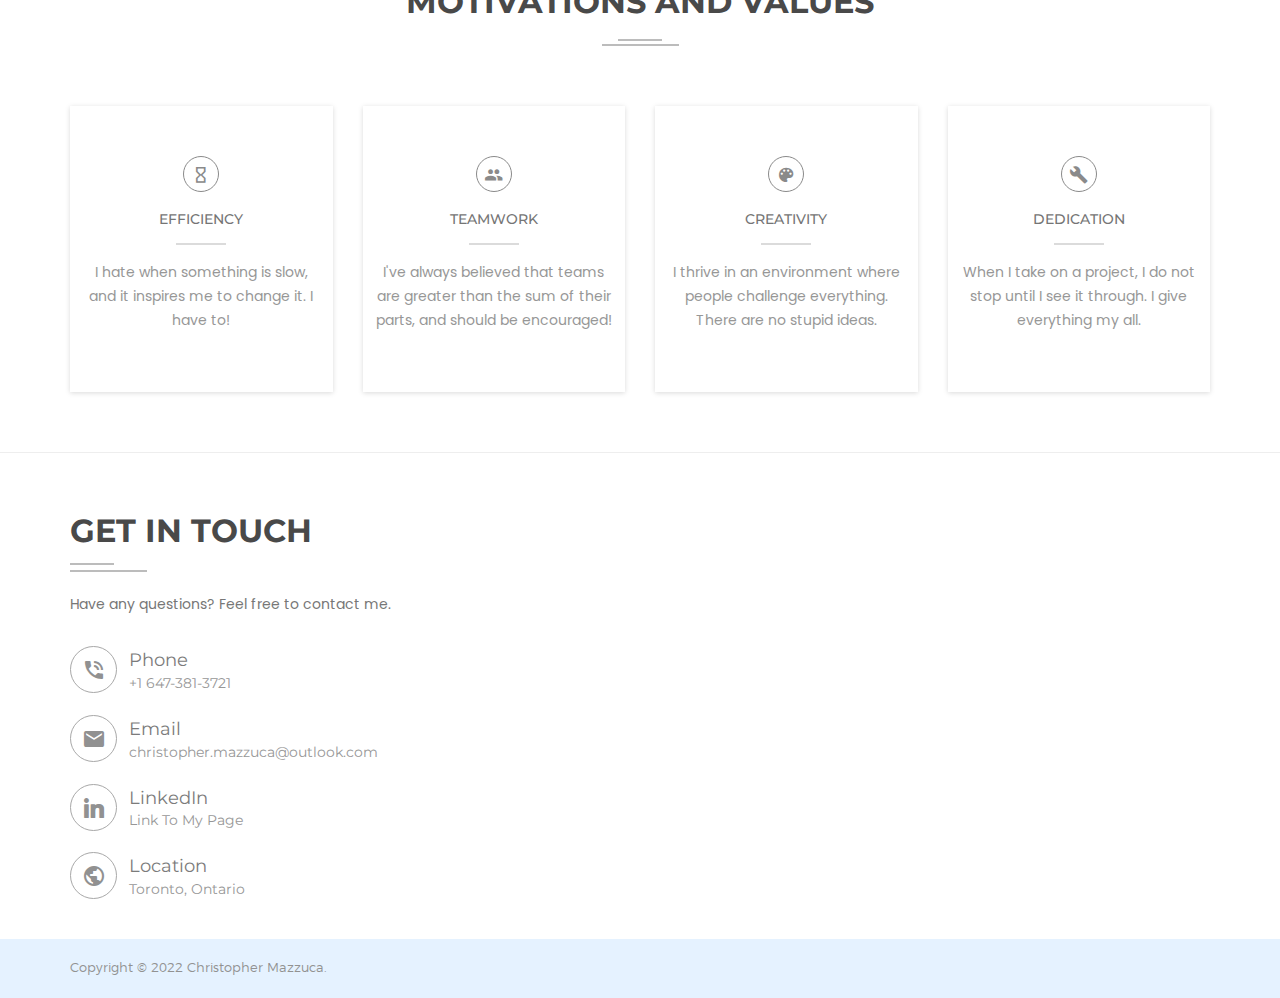
==== commit fd0ef94b: "Styling improvements" ====
--- a/main/index.html
+++ b/main/index.html
@@ -35,19 +35,19 @@
     <div id="home"></div>
 
     <!-- Header Section Start -->
-    <header class="header-style-1 bg-color-1" style="width: 100%">
+    <header class="header-style-1 bg-color-1" style="width: 100%;">
         <div class="top clearfix">
             <div class="header-top active-sticky ptb-50">
-                <div class="container ml-10">
+                <div class="container" style="margin-left: 0;">
                     <div class="row">
-                        <div class="col-xs-6 col-sm-5">
+                        <div class="col-xs-6 col-sm-3">
                             <div class="left">
                                 <div class="logo">
                                     <a href="index.html"><img src="assets/img/dark-logo.png" alt="CM" /></a>
                                 </div>
                             </div>
                         </div>
-                        <div class="col-sm-8">
+                        <div class="col-sm-9" style="position: absolute; right: 4rem;">
                             <div class="right">
                                 <nav class="mainmenu onepage-nev floatright">
                                     <ul class="clearfix">
@@ -62,13 +62,13 @@
                                 </nav>
                             </div>
                         </div>
-                        <!-- <div class="expand-menu-open floatright">
+                        <div class="expand-menu-open floatright" style="position: absolute; right: 3rem;">
                             <i class="zmdi zmdi-menu"></i>
-                        </div> -->
-                    </div>
-                </div>
-            </div>
-            <!-- <div class="mainmenu-expand bg-color-3">
+                        </div>
+                    </div>
+                </div>
+            </div>
+            <div class="mainmenu-expand bg-color-3">
                 <div class="close-menu">
                     <i class="zmdi zmdi-close-circle-o"></i>
                 </div>
@@ -86,23 +86,24 @@
                         <li><a href="#contact">Contact me</a></li>
                     </ul>
                 </nav>
-            </div> -->
+            </div>
         </div>
         <div class="bottom slider-area">
-            <div class="container ml-10">
+            <div class="container" style="width: 100%;">
                 <div class="row relative">
                     <div class="col-xs-12 col-sm-8 static">
                         <div class="slider-text percent-50">
                             <h5 class="mb-11">Hello, my name is</h5>
-                            <h1 class="mb-30">Christopher Mazzuca</h1>
-                            <p class="font-16 line-height-28" style="text-indent: 30px; padding-bottom: 1rem;">
-                                Welcome to my online portfolio! Feel free to contact me through the form below. Thank you for stopping by!
+                            <h1 class="mb-30" style="line-height: 4rem;">Christopher Mazzuca</h1>
+                            <p class="font-16 line-height-28 mb-20" style="text-indent: 30px; padding-bottom: 1rem;">
+                                Welcome to my online portfolio! I hope you learn more about me, my experience, and my passions. Feel free to contact me if you have any questions.  Thank you for stopping by!
                             </p>
                         </div>
                     </div>
-                    <div class="col-xs-12 col-sm-4">
+                    <div class="col-xs-12 col-sm-4" style="text-align: center;">
                         <div class="slider-img">
-                            <img src="assets/img/slider/layer11.png" alt="Headshot" />                        </div>
+                            <img src="assets/img/slider/layer11.png" alt="Headshot" />
+                        </div>
                     </div>
                 </div>
             </div>
@@ -157,7 +158,7 @@
                     </div>
                 </div>
                 <div class="col-xs-12 col-sm-5">
-                    <div class="right skill-progress animate move-fadeInUp">
+                    <div class="right skill-progress animate move-fadeInUp" style="width: auto;">
                         <div class="skill-bar" data-percentage="85%">
                             <h4 class="progress-title-holder">
                                 <span class="progress-title">Project Management</span>
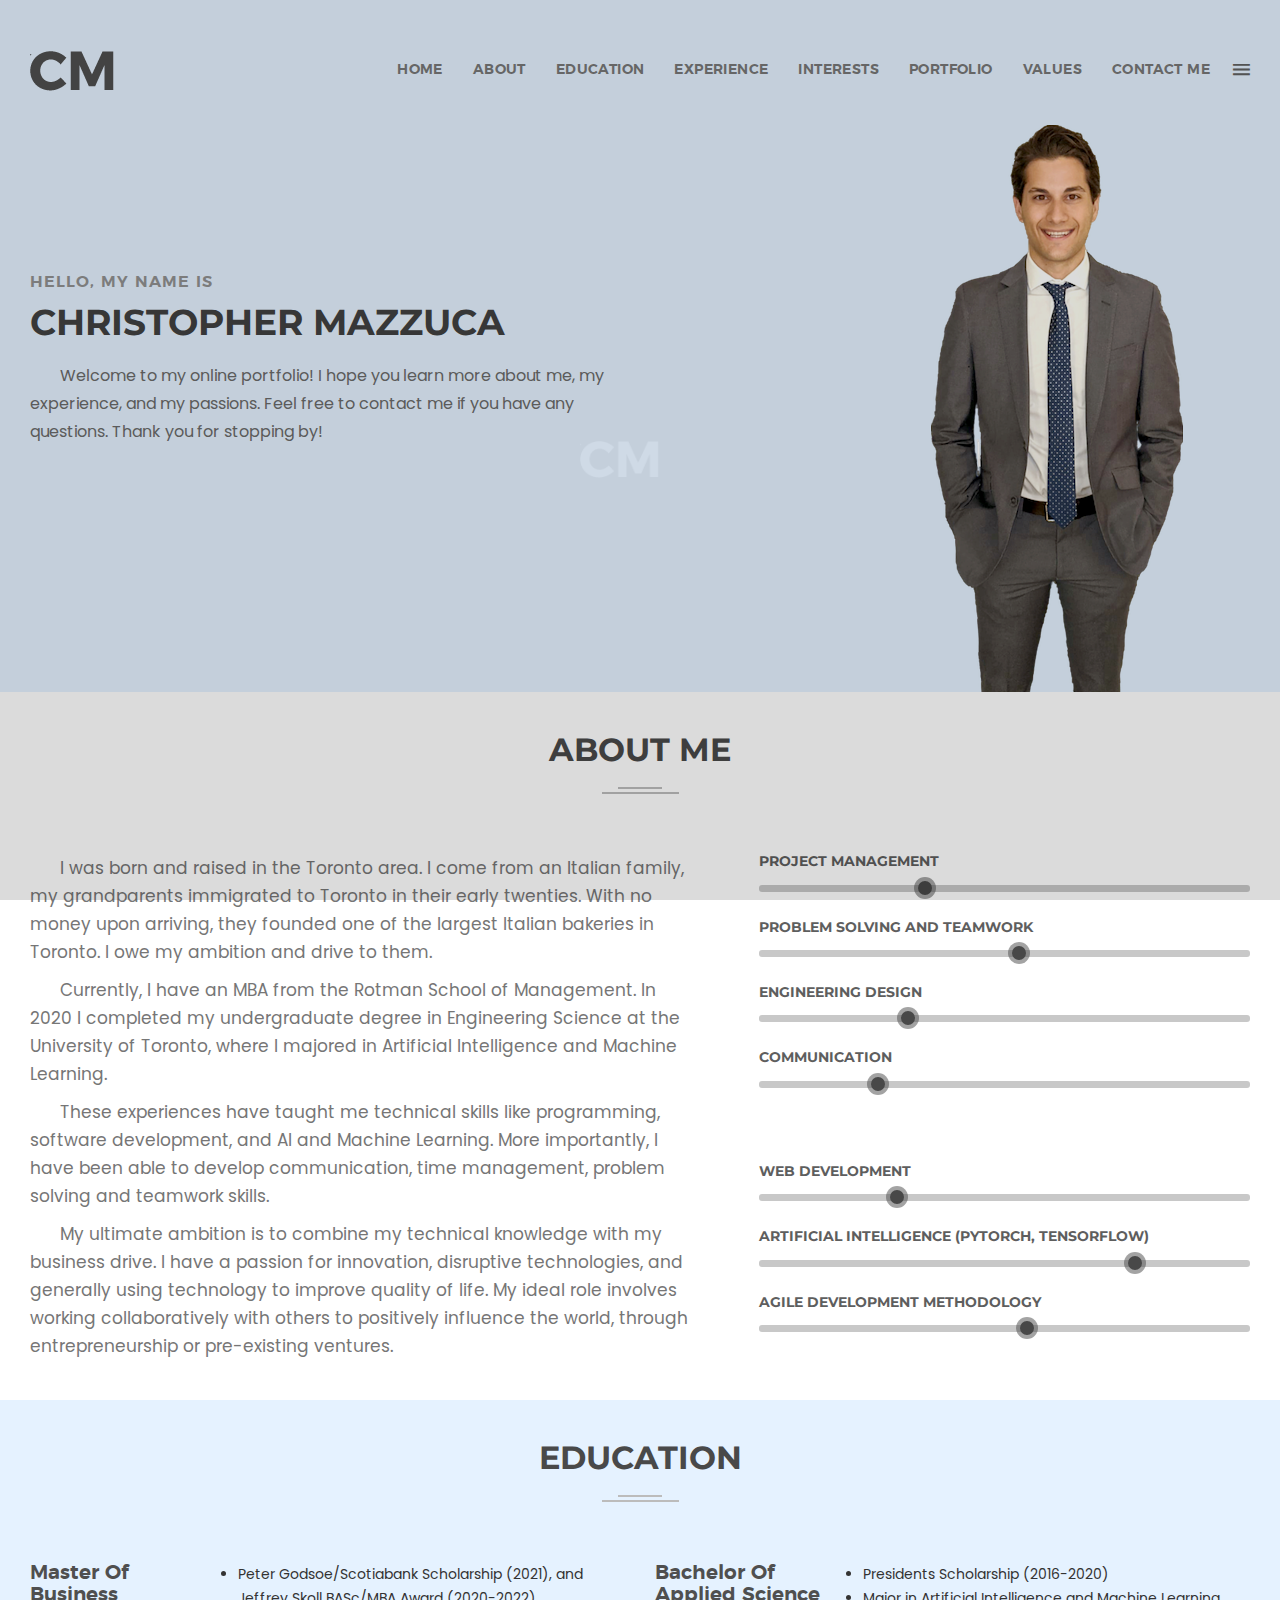
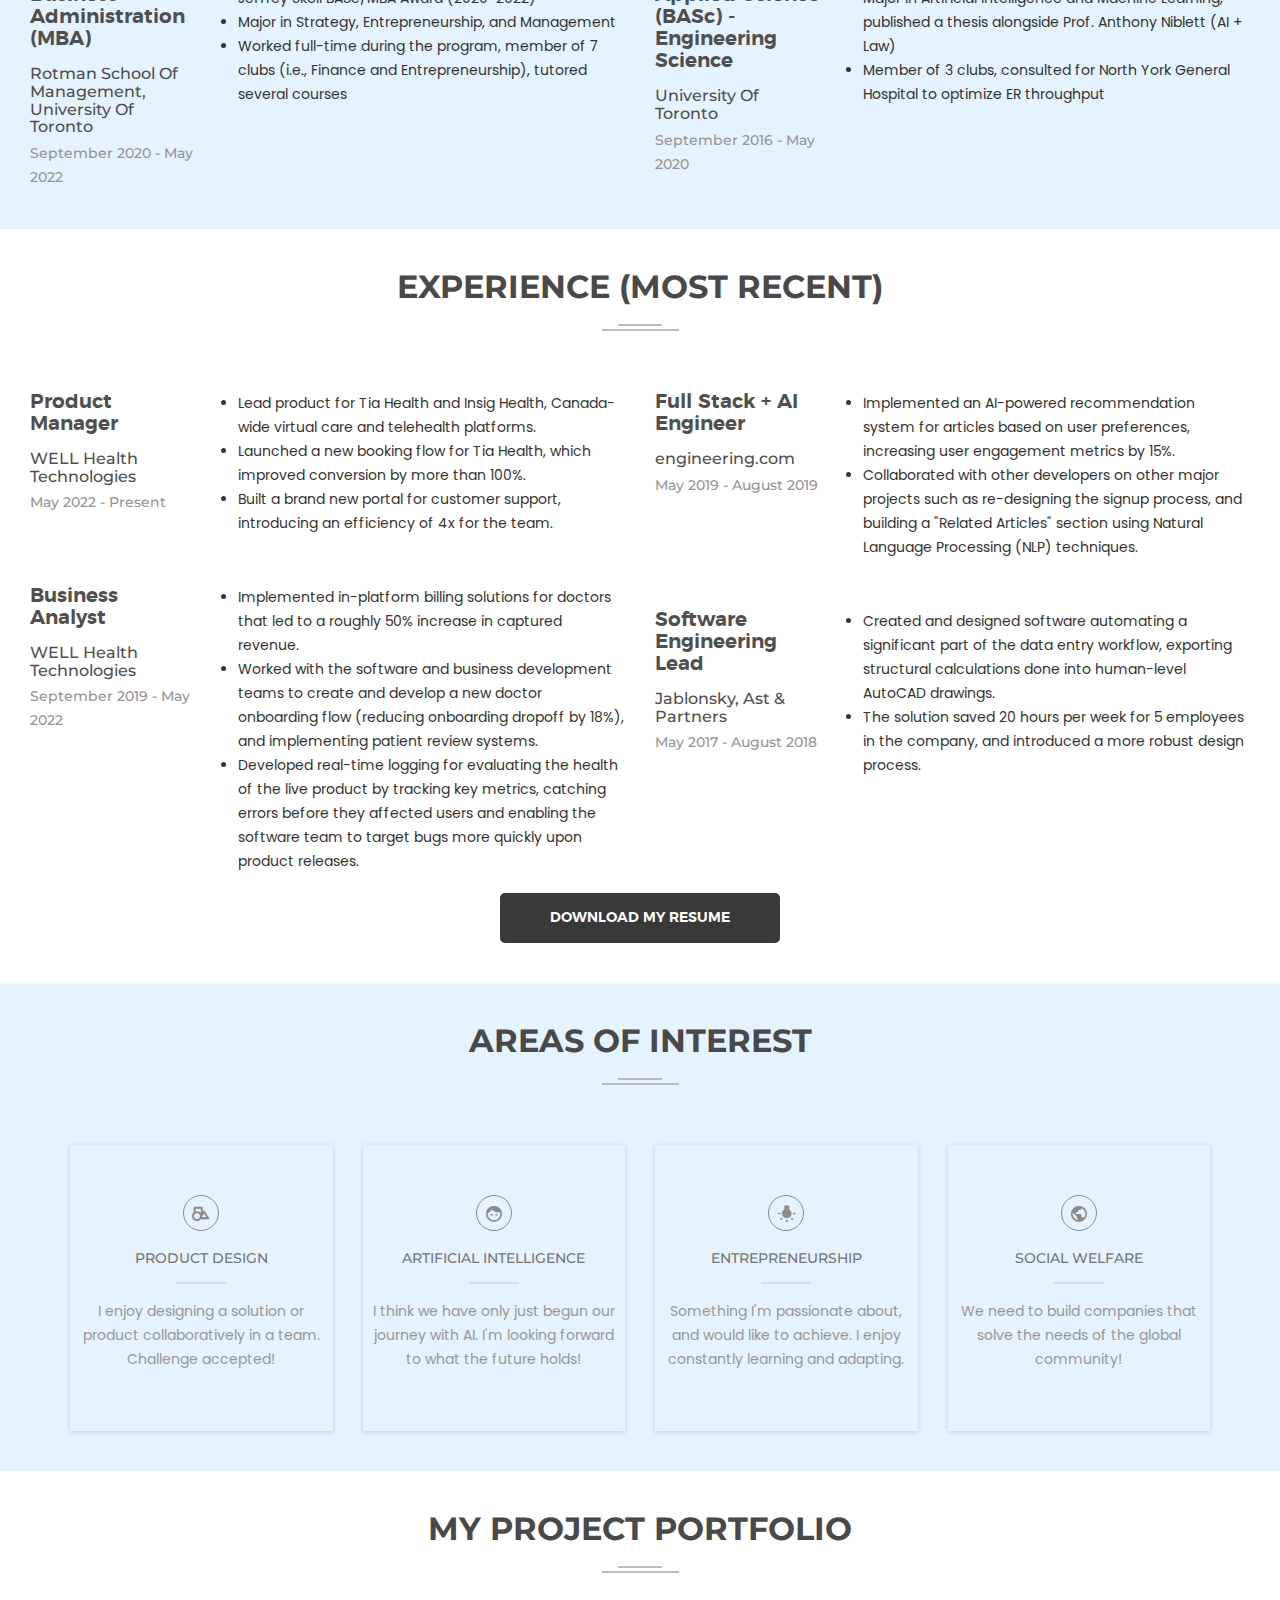
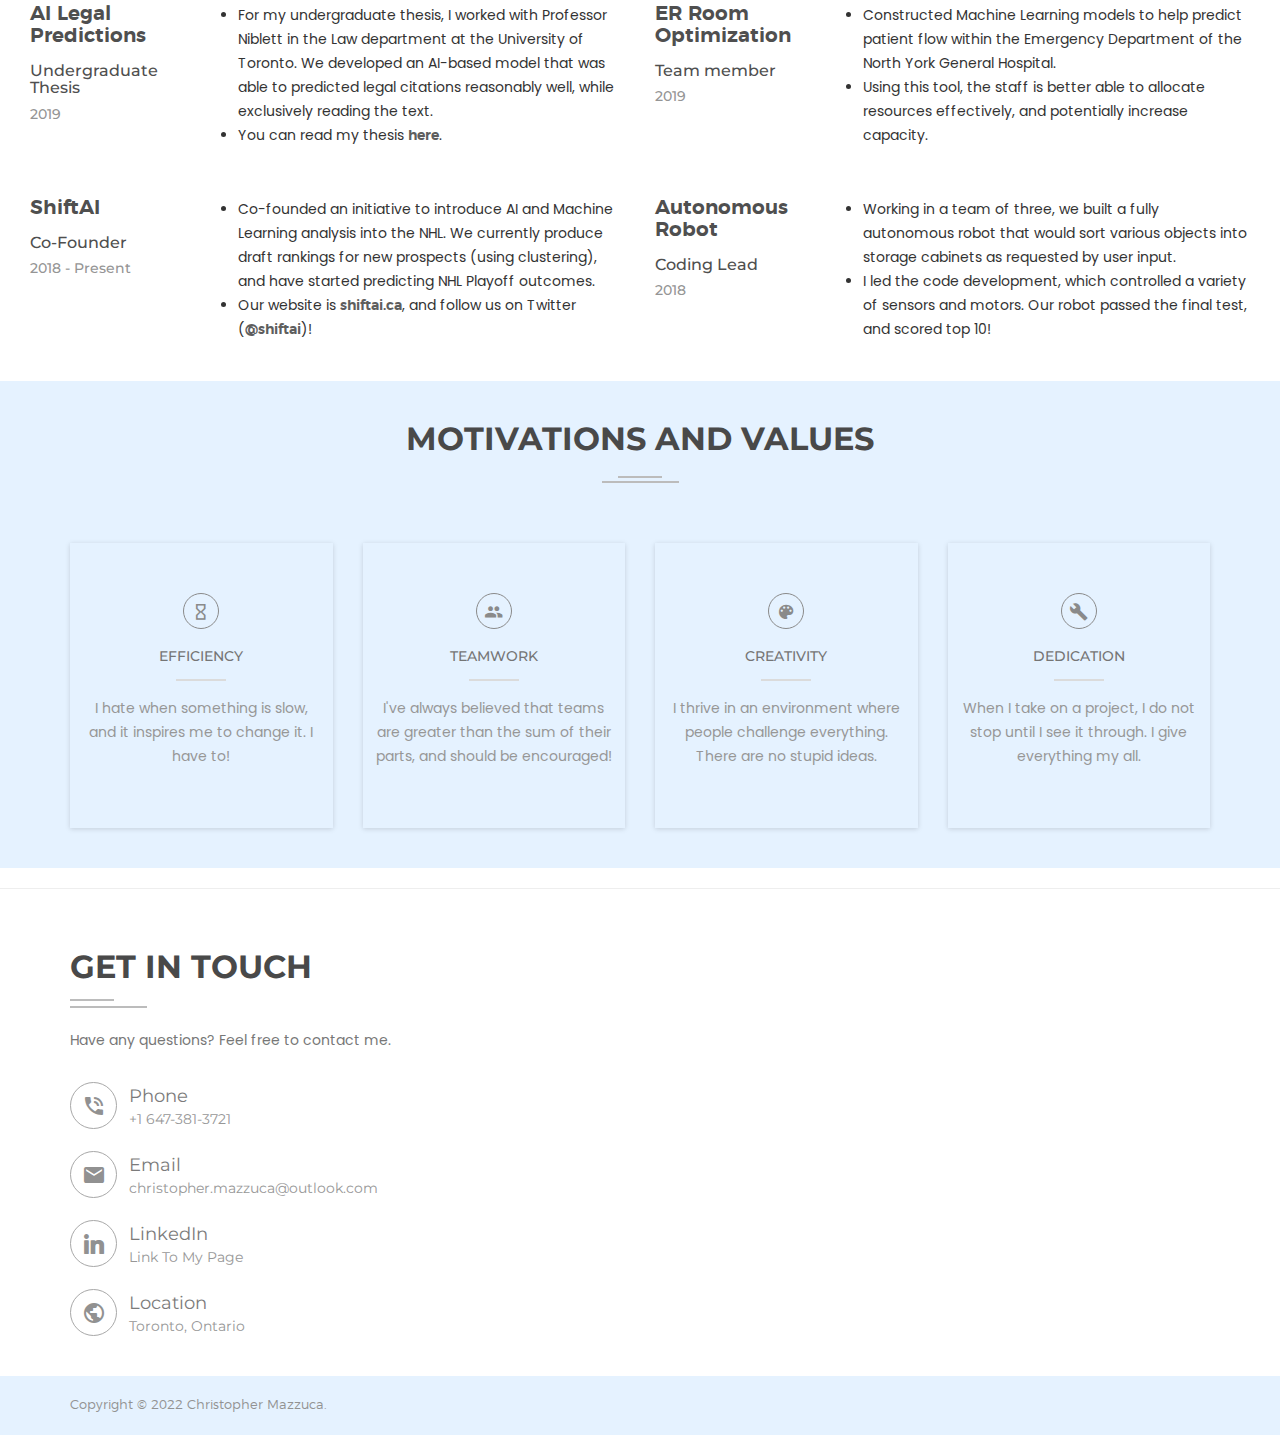
==== commit 667fdd03: "Add an Education section" ====
--- a/main/index.html
+++ b/main/index.html
@@ -37,7 +37,7 @@
     <!-- Header Section Start -->
     <header class="header-style-1 bg-color-1" style="width: 100%;">
         <div class="top clearfix">
-            <div class="header-top active-sticky ptb-50">
+            <div class="header-top active-sticky ptb-50" style="padding-left: 1.5rem;">
                 <div class="container" style="margin-left: 0;">
                     <div class="row">
                         <div class="col-xs-6 col-sm-3">
@@ -53,6 +53,7 @@
                                     <ul class="clearfix">
                                         <li><a href="#home">Home</a></li>
                                         <li><a href="#about">About</a></li>
+                                        <li><a href="#education">Education</a></li>
                                         <li><a href="#experience">Experience</a></li>
                                         <li><a href="#interests">Interests</a></li>
                                         <li><a href="#portfolio">Portfolio</a></li>
@@ -73,12 +74,13 @@
                     <i class="zmdi zmdi-close-circle-o"></i>
                 </div>
                 <div class="menu-logo">
-                    <a href="index.html"><img src="assets/img/dark-logo1.png" alt="Mim" /></a>
+                    <a href="index.html"><img src="assets/img/dark-logo1.png" alt="CM" /></a>
                 </div>
                 <nav class="mainmenu-box onepage-nev">
                     <ul class="clearfix">
                         <li><a href="#home">Home</a></li>
                         <li><a href="#about">About</a></li>
+                        <li><a href="#education">Education</a></li>
                         <li><a href="#experience">Experience</a></li>
                         <li><a href="#interests">Interests</a></li>
                         <li><a href="#portfolio">PORTFOLIO</a></li>
@@ -88,13 +90,13 @@
                 </nav>
             </div>
         </div>
-        <div class="bottom slider-area">
+        <div class="bottom slider-area" style="padding-left: 1.5rem; padding-right: 1.5rem;">
             <div class="container" style="width: 100%;">
                 <div class="row relative">
                     <div class="col-xs-12 col-sm-8 static">
                         <div class="slider-text percent-50">
                             <h5 class="mb-11">Hello, my name is</h5>
-                            <h1 class="mb-30" style="line-height: 4rem;">Christopher Mazzuca</h1>
+                            <h1 class="mb-20" style="line-height: 4rem; font-size: 3.6rem;">Christopher Mazzuca</h1>
                             <p class="font-16 line-height-28 mb-20" style="text-indent: 30px; padding-bottom: 1rem;">
                                 Welcome to my online portfolio! I hope you learn more about me, my experience, and my passions. Feel free to contact me if you have any questions.  Thank you for stopping by!
                             </p>
@@ -112,8 +114,8 @@
     <!-- Header Section End -->
 
     <!-- About Section Start -->
-    <section class="about-area ptb-40 light-bg" id="about">
-        <div class="container">
+    <section class="about-area ptb-40 light-bg" id="about" style="padding-left: 1.5rem; padding-right: 1.5rem;">
+        <div class="container" style="width: 100%;">
             <div class="row">
                 <div class="col-xs-12">
                     <div class="section-title text-center mb-60">
@@ -128,22 +130,22 @@
             <div class="row">
                 <div class="col-xs-12 col-sm-7">
                     <div class="left mr-40 animate move-fadeInUp">
-                        <p class="font-16 line-height-28" style="text-indent: 30px;">
+                        <p class="line-height-28" style="text-indent: 30px; font-size: 1.7rem;">
                             I was born and raised in the Toronto area. I come from an Italian family, my grandparents
                             immigrated to Toronto in their early twenties. With no money upon arriving, they founded one
                             of the largest Italian bakeries in Toronto. I owe my ambition and drive to them.
                         </p>
-                        <p class="font-16 line-height-28" style="text-indent: 30px; padding-top: 10px">
+                        <p class="line-height-28" style="text-indent: 30px; padding-top: 10px; font-size: 1.7rem;">
                             Currently, I have an MBA from the Rotman School of Management. In 2020 I completed my
                             undergraduate degree in Engineering Science at the University of Toronto, where I majored in
                             Artificial Intelligence and Machine Learning.
                         </p>
-                        <p class="font-16 line-height-28" style="text-indent: 30px; padding-top: 10px">
+                        <p class="line-height-28" style="text-indent: 30px; padding-top: 10px; font-size: 1.7rem;">
                             These experiences have taught me technical skills like programming, software development,
                             and AI and Machine Learning. More importantly, I have been able to develop communication,
                             time management, problem solving and teamwork skills.
                         </p>
-                        <p class="font-16 line-height-28" style="text-indent: 30px; padding-top: 10px">
+                        <p class="line-height-28" style="text-indent: 30px; padding-top: 10px; font-size: 1.7rem;">
                             My ultimate ambition is to combine my technical knowledge with my business drive. I have a
                             passion for innovation, disruptive technologies, and generally using technology to improve
                             quality of life. My ideal role involves working collaboratively with others to positively
@@ -259,8 +261,60 @@
     </section>
     <!-- About Section End -->
 
+    <!-- Education Section Start -->
+    <section class="education-area ptb-40 bg-color-1" id="education" style="padding-left: 1.5rem; padding-right: 1.5rem;">
+        <div class="container" style="margin: 0; width: 100%;">
+            <div class="row">
+                <div class="col-xs-12">
+                    <div class="section-title text-center mb-60">
+                        <h2 class="mb-20">Education</h2>
+                        <div class="horizontal-line">
+                            <div class="top"></div>
+                            <div class="bottom"></div>
+                        </div>
+                    </div>
+                </div>
+            </div>
+            <div class="row">
+                <div class="col-xs-12 col-sm-6 mobile-mb-30">
+                    <div class="left animate move-fadeInLeft">
+                        <div class="single-experi mb-50">
+                            <div class="left-text floatleft relative">
+                                <h3 class="capitalize font-20">Master of Business Administration (MBA)</h3>
+                                <h5 class="montserrat weight-medium mb-5 capitalize">Rotman School of Management, University of Toronto</h4>
+                                <p class="montserrat weight-medium">September 2020 - May 2022</p>
+                            </div>
+                            <ul class="right-text" style="padding-left: 4rem; color: #333;">
+                                <li style="list-style-type: disc;">Peter Godsoe/Scotiabank Scholarship (2021), and Jeffrey Skoll BASc/MBA Award (2020-2022)</li>
+                                <li style="list-style-type: disc;">Major in Strategy, Entrepreneurship, and Management</li>
+                                <li style="list-style-type: disc;">Worked full-time during the program, member of 7 clubs (i.e., Finance and Entrepreneurship), tutored several courses</li>
+                            </ul>
+                        </div>
+                    </div>
+                </div>
+                <div class="col-xs-12 col-sm-6 mobile-mb-30">
+                    <div class="right animate move-fadeInRight">
+                        <div class="single-experi mb-50">
+                            <div class="left-text floatleft">
+                                <h3 class="capitalize font-20">Bachelor of Applied Science (BASc) - Engineering Science</h3>
+                                <h5 class="montserrat weight-medium mb-5 capitalize">University of Toronto</h4>
+                                <p class="montserrat weight-medium">September 2016 - May 2020</p>
+                            </div>
+                            <ul class="right-text" style="padding-left: 4rem; color: #333;">
+                                <li style="list-style-type: disc;">Presidents Scholarship (2016-2020)</li>
+                                <li style="list-style-type: disc;">Major in Artificial Intelligence and Machine Learning, published a thesis alongside Prof. Anthony Niblett (AI + Law)</li>
+                                <li style="list-style-type: disc;">Member of 3 clubs, consulted for North York General Hospital to optimize ER throughput</li>
+                            </ul>
+                        </div>
+                    </div>
+                </div>
+            </div>
+        </div>
+    </section>
+    <!-- Education Section End -->
+
     <!-- Experience Section Start -->
-    <section class="experience-area ptb-40 bg-color-1" id="experience">
+    <section class="experience-area ptb-40 light-bg" id="experience" style="padding-left: 1.5rem; padding-right: 1.5rem;">
         <div class="container" style="margin: 0; width: 100%;">
             <div class="row">
                 <div class="col-xs-12">
@@ -337,7 +391,7 @@
     <!-- Experience Section End -->
 
     <!-- Interests Section Start -->
-    <section class="service-area light-bg ptb-40" id="interests">
+    <section class="service-area bg-color-1 ptb-40" id="interests" style="padding-left: 1.5rem; padding-right: 1.5rem;">
         <div class="container">
             <div class="row">
                 <div class="col-xs-12">
@@ -391,7 +445,7 @@
     <!-- Interests Section End -->
 
     <!-- Portfolio Section Start -->
-    <section class="portfolio-area portfolio-one bg-color-1 ptb-40 clearfix" id="portfolio">
+    <section class="portfolio-area portfolio-one light-bg ptb-40 clearfix" id="portfolio" style="padding-left: 1.5rem; padding-right: 1.5rem;">
         <div class="container" style="margin: 0; width: 100%;">
             <!-- <div class="row">
                 <div class="col-xs-12">
@@ -587,7 +641,7 @@
     <!-- Portfolio Section End -->
 
     <!-- Values Section Start -->
-    <section class="service-area light-bg ptb-40" id="values">
+    <section class="service-area bg-color-1 ptb-40" id="values" style="padding-left: 1.5rem; padding-right: 1.5rem;">
         <div class="container">
             <div class="row">
                 <div class="col-xs-12">
@@ -642,7 +696,7 @@
 
     <!-- Contact Section Start -->
     <hr>
-    <section class="contact-area light-bg ptb-40" id="contact">
+    <section class="contact-area light-bg ptb-40" id="contact" style="padding-left: 1.5rem; padding-right: 1.5rem;">
         <div class="container">
             <div class="row">
                 <div class="col-xs-12 col-sm-6 col-md-4">
